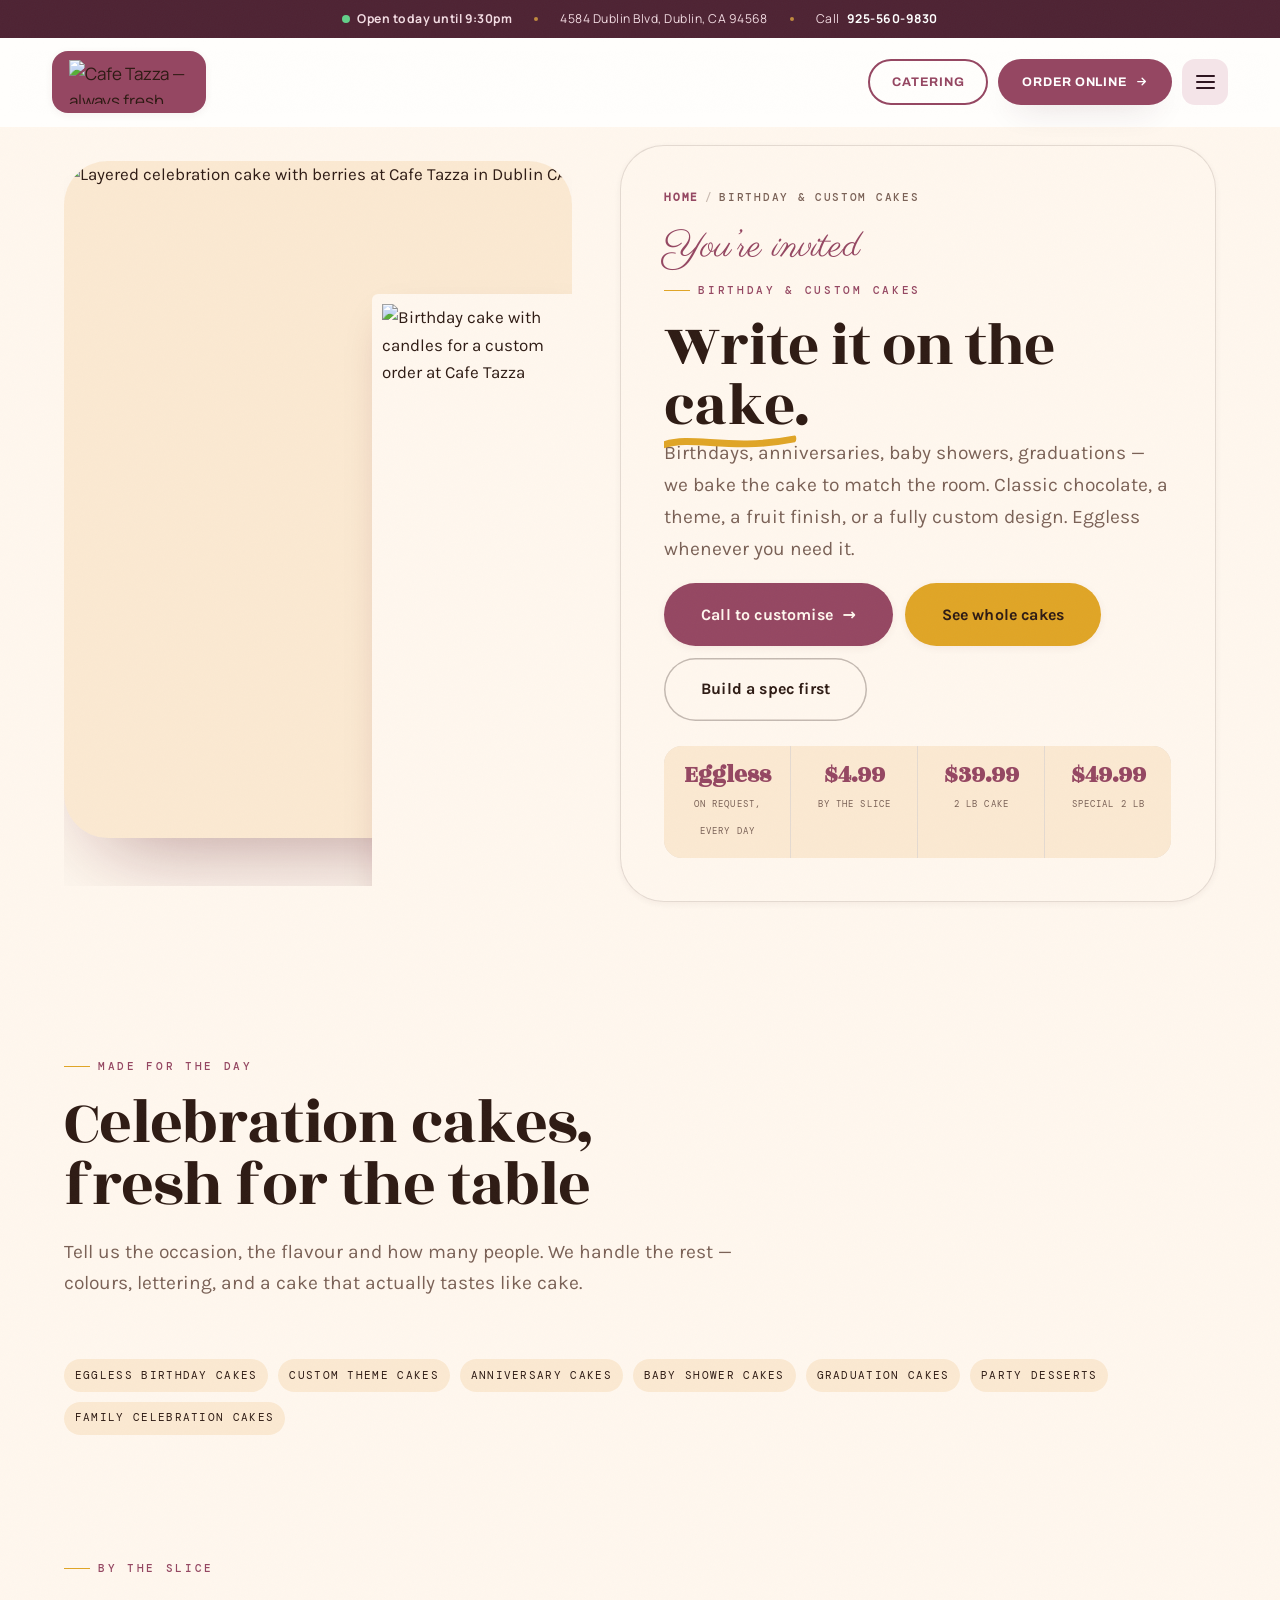
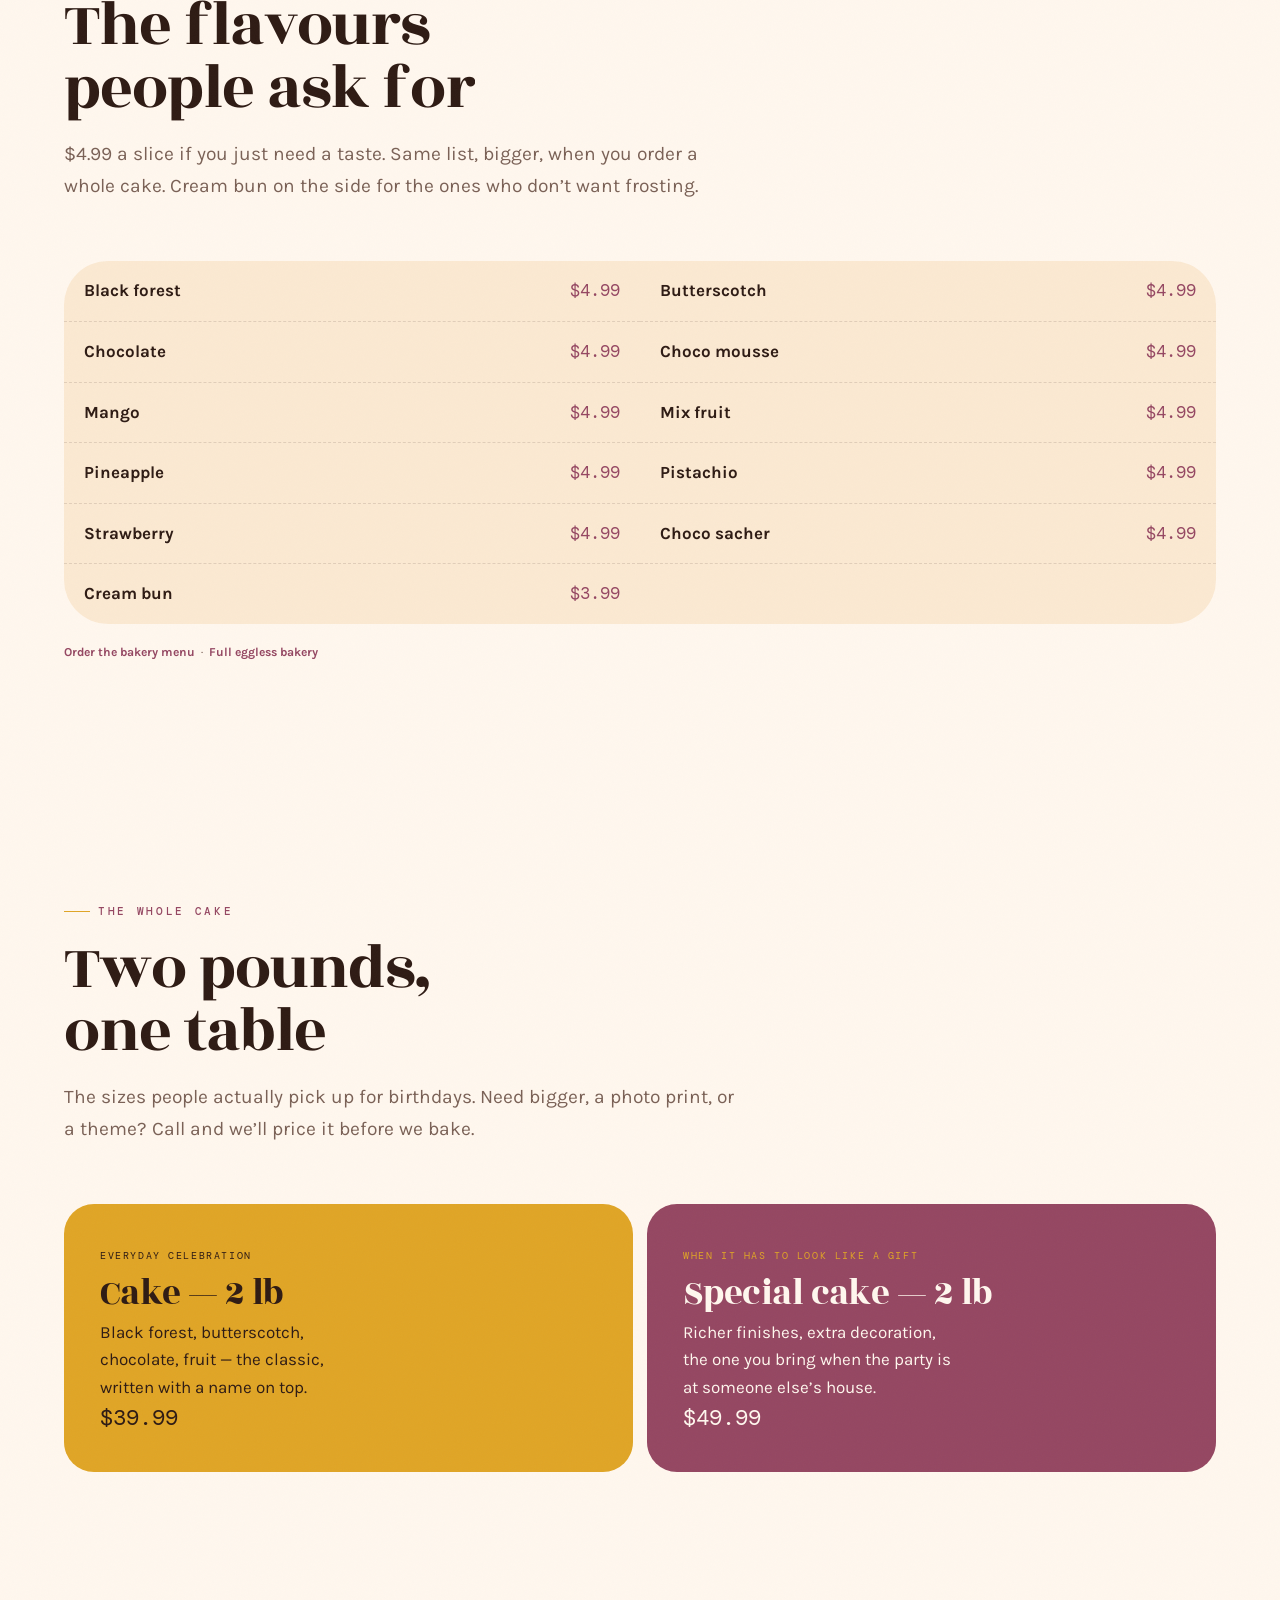
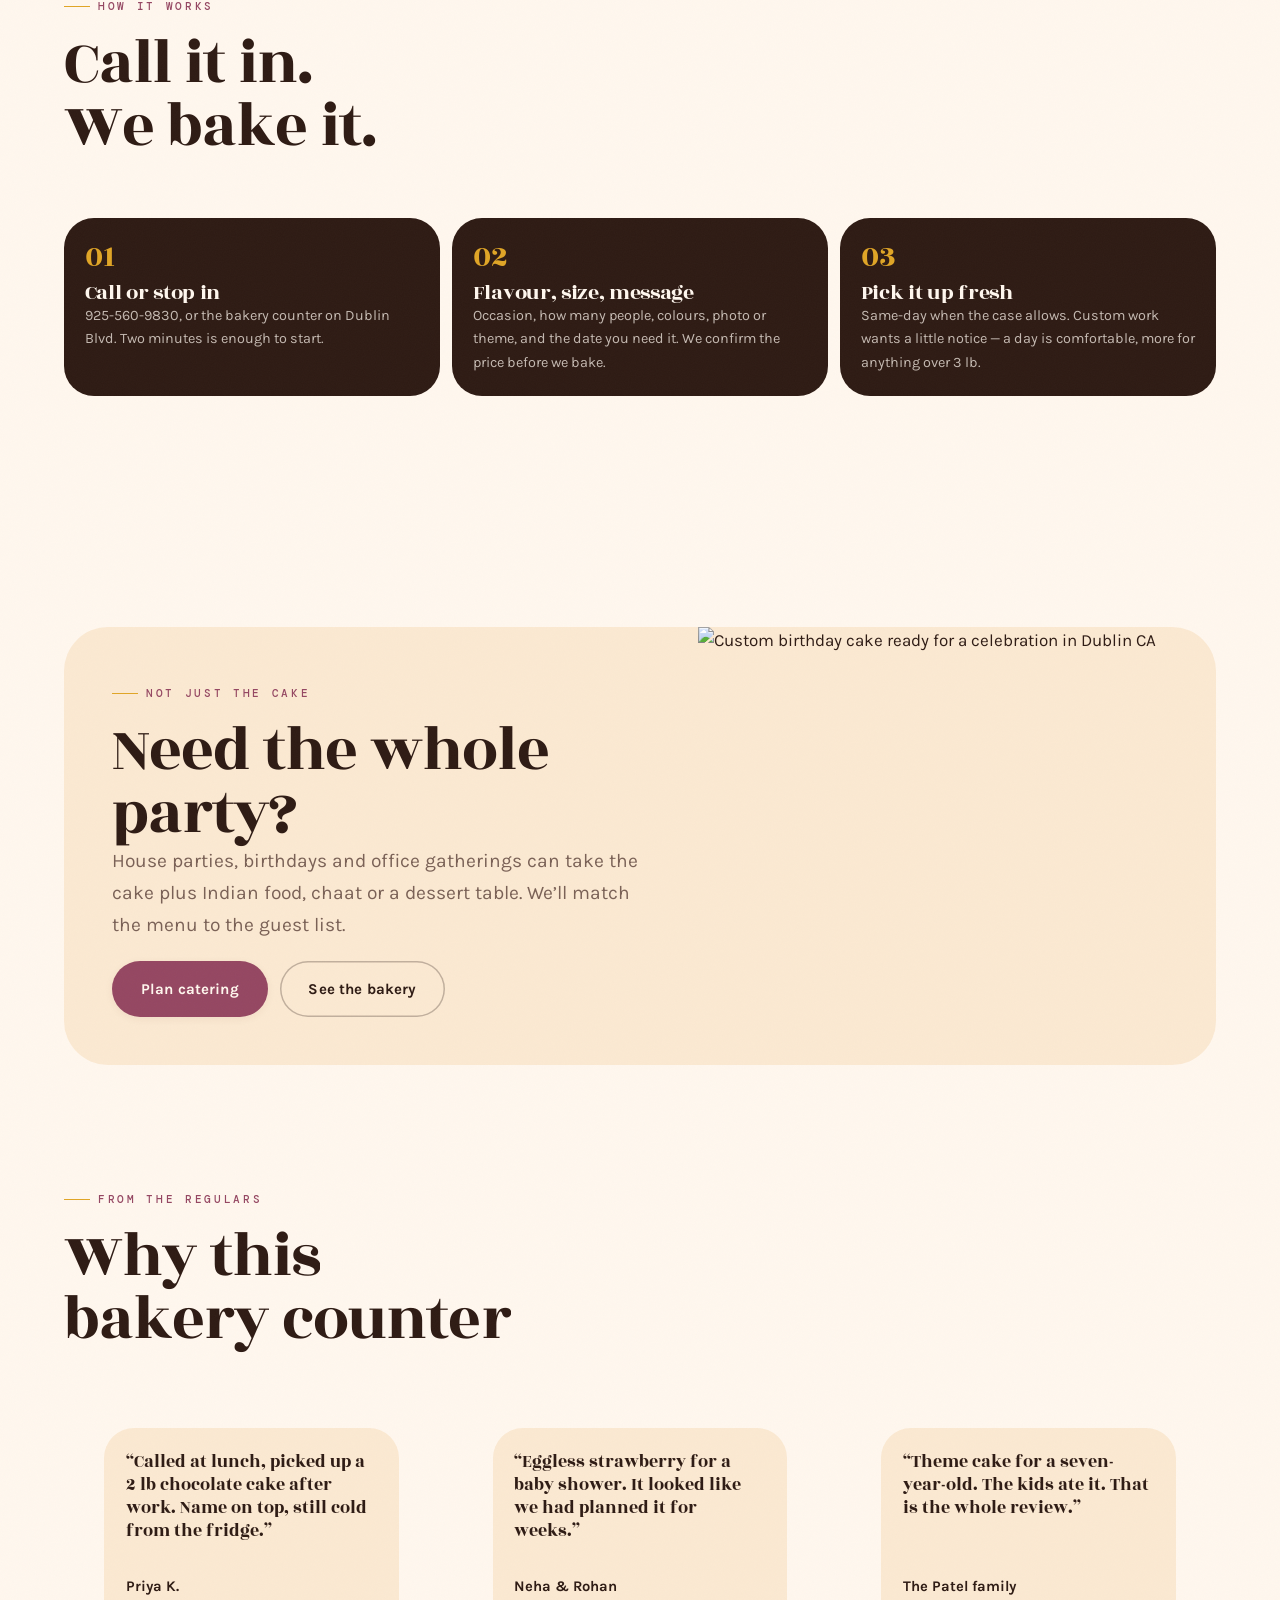
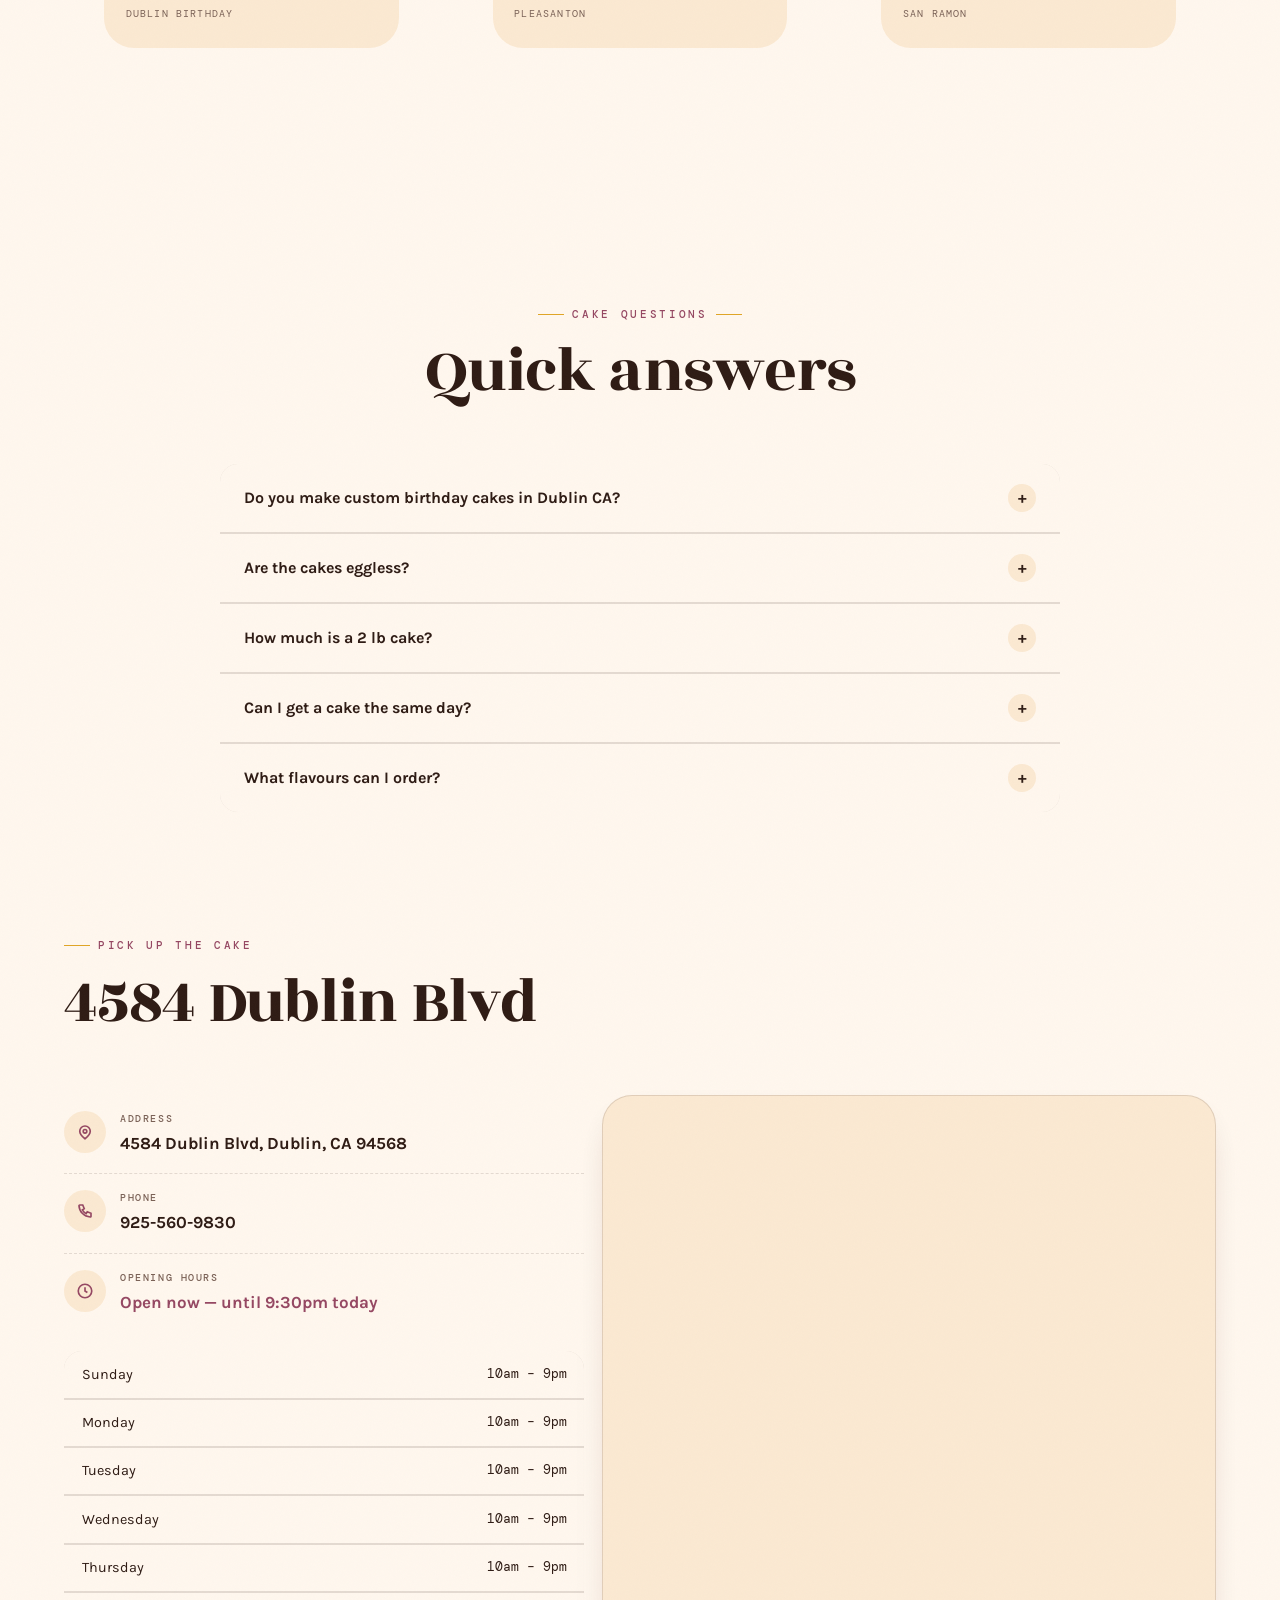
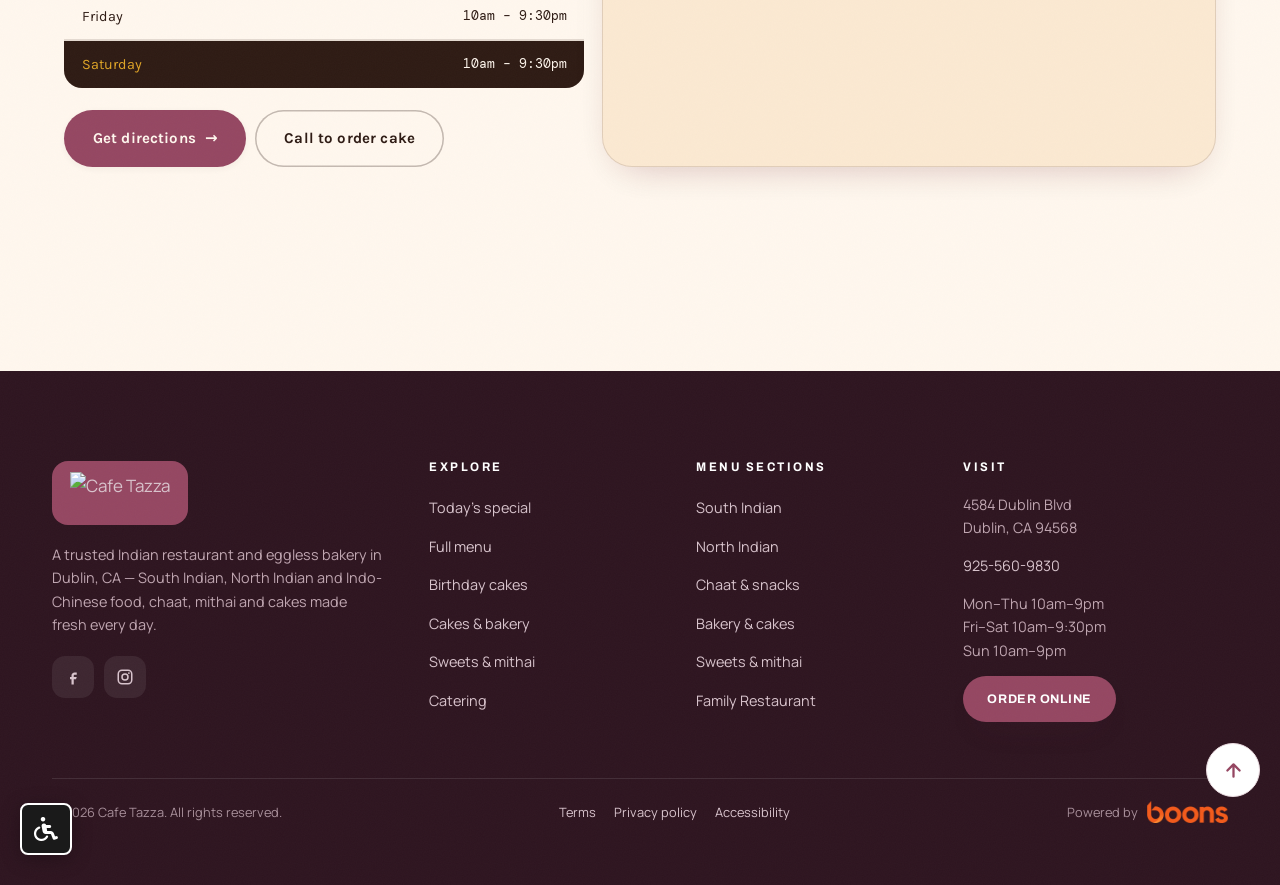
==== birthday-cakes-dublin.html @ 68af1f3b "Internal Pages" ====
<!DOCTYPE html>
<html lang="en">
<head>
<meta charset="utf-8">
<meta name="viewport" content="width=device-width, initial-scale=1, viewport-fit=cover">
<title>Birthday &amp; Custom Cakes in Dublin, CA | Cafe Tazza</title>
<meta name="description" content="Custom birthday cakes in Dublin, CA from Cafe Tazza. Eggless cakes, theme cakes, 2 lb celebration cakes from $39.99 and slices from $4.99. Call 925-560-9830 to customise.">
<meta name="theme-color" content="#FFF7EE">
<link rel="canonical" href="https://cafetazza.com/birthday-cakes-dublin/">
<link rel="icon" href="https://cafetazza.com/wp-content/uploads/2025/12/logo-cafe-tazza-new.png">
<link rel="apple-touch-icon" href="https://cafetazza.com/wp-content/uploads/2025/12/logo-cafe-tazza-new.png">

<meta property="og:type" content="website">
<meta property="og:site_name" content="Cafe Tazza">
<meta property="og:title" content="Birthday &amp; Custom Cakes in Dublin, CA | Cafe Tazza">
<meta property="og:description" content="Eggless birthday cakes, custom themes and celebration cakes baked fresh on Dublin Blvd.">
<meta property="og:url" content="https://cafetazza.com/birthday-cakes-dublin/">
<meta property="og:image" content="https://cafetazza.com/wp-content/uploads/2026/04/pexels-emanuel-pedro-1266938328-30512886-scaled.jpg">
<meta name="twitter:card" content="summary_large_image">

<link rel="preconnect" href="https://fonts.googleapis.com">
<link rel="preconnect" href="https://fonts.gstatic.com" crossorigin>
<link rel="preconnect" href="https://cafetazza.com">
<link href="https://fonts.googleapis.com/css2?family=Rozha+One&family=Karla:ital,wght@0,300..800;1,300..800&family=DM+Mono:wght@400;500&family=Archivo:wdth,wght@62..125,100..900&family=Manrope:wght@300..800&family=Parisienne&display=swap" rel="stylesheet">
<link rel="stylesheet" href="https://cdnjs.cloudflare.com/ajax/libs/font-awesome/6.5.1/css/all.min.css" crossorigin="anonymous">
<link rel="stylesheet" href="css/style.css">
<link rel="stylesheet" href="css/chrome.css">
<link rel="stylesheet" href="css/accessibility.css">

<script type="application/ld+json">
{
  "@context": "https://schema.org",
  "@graph": [
    {
      "@type": "Bakery",
      "name": "Cafe Tazza",
      "image": "https://cafetazza.com/wp-content/uploads/2026/04/pexels-emanuel-pedro-1266938328-30512886-scaled.jpg",
      "logo": "https://cafetazza.com/wp-content/uploads/2025/12/logo-cafe-tazza-new.png",
      "url": "https://cafetazza.com/birthday-cakes-dublin/",
      "telephone": "+1-925-560-9830",
      "priceRange": "$$",
      "servesCuisine": ["Eggless cakes", "Birthday cakes", "Custom cakes"],
      "address": {
        "@type": "PostalAddress",
        "streetAddress": "4584 Dublin Blvd",
        "addressLocality": "Dublin",
        "addressRegion": "CA",
        "postalCode": "94568",
        "addressCountry": "US"
      },
      "sameAs": [
        "https://www.facebook.com/caffetazza/",
        "https://www.instagram.com/cafetazzadublin/"
      ],
      "openingHoursSpecification": [
        { "@type": "OpeningHoursSpecification", "dayOfWeek": ["Monday","Tuesday","Wednesday","Thursday"], "opens": "10:00", "closes": "21:00" },
        { "@type": "OpeningHoursSpecification", "dayOfWeek": ["Friday","Saturday"], "opens": "10:00", "closes": "21:30" },
        { "@type": "OpeningHoursSpecification", "dayOfWeek": "Sunday", "opens": "10:00", "closes": "21:00" }
      ]
    },
    {
      "@type": "FAQPage",
      "mainEntity": [
        {
          "@type": "Question",
          "name": "Do you make custom birthday cakes in Dublin CA?",
          "acceptedAnswer": { "@type": "Answer", "text": "Yes. Cafe Tazza bakes custom birthday cakes, theme cakes, anniversary cakes, baby shower cakes and graduation cakes at 4584 Dublin Blvd. Call 925-560-9830 to customise." }
        },
        {
          "@type": "Question",
          "name": "Are the birthday cakes eggless?",
          "acceptedAnswer": { "@type": "Answer", "text": "Yes. Eggless cakes are available on request, and the bakery case is egg-free every day — including celebration cakes and cream buns." }
        },
        {
          "@type": "Question",
          "name": "How much is a 2 lb cake at Cafe Tazza?",
          "acceptedAnswer": { "@type": "Answer", "text": "A 2 lb cake is $39.99. A special 2 lb cake is $49.99. Slices are $4.99. Cream buns are $3.99." }
        },
        {
          "@type": "Question",
          "name": "Can I get a same-day birthday cake?",
          "acceptedAnswer": { "@type": "Answer", "text": "Often, yes — if a standard flavour is in the case. Custom themes and lettering need a little more time. Call 925-560-9830 to hold one." }
        },
        {
          "@type": "Question",
          "name": "What flavours can I order?",
          "acceptedAnswer": { "@type": "Answer", "text": "Black forest, butterscotch, chocolate, choco mousse, mango, mix fruit, pineapple, pistachio, strawberry and choco sacher." }
        }
      ]
    }
  ]
}
</script>
</head>
<body>

<a class="skip" href="#main">Skip to main content</a>

<div id="pre" aria-hidden="true">
  <div class="pre-glass">
    <div class="pre-steam"><i></i><i></i><i></i></div>
    <div class="pre-fill"></div>
  </div>
  <div class="pre-txt">Brewing&nbsp;&nbsp;your&nbsp;&nbsp;tazza</div>
</div>

<div id="cur"></div><div id="cur-d"></div>
<div id="prog"></div>

<div class="topbar">
  <div class="wrap">
    <span><span class="live-dot" id="openDot"></span><b id="openNow">Open today until 9:00pm</b></span>
    <span class="dot-sep" aria-hidden="true"></span>
    <span>4584 Dublin Blvd, Dublin, CA 94568</span>
    <span class="dot-sep" aria-hidden="true"></span>
    <span>Call <a href="tel:+19255609830">925-560-9830</a></span>
  </div>
</div>

<header class="header" id="header">
  <div class="wrap">
    <nav class="nav" aria-label="Main">
      <a class="brand" href="index" aria-label="Cafe Tazza — home">
        <span class="brand-plate">
          <img src="https://cafetazza.com/wp-content/uploads/2025/12/logo-cafe-tazza-new.png" alt="Cafe Tazza — always fresh" width="120" height="44">
        </span>
      </a>

      <ul class="menu">
        <li><a class="nv" href="index">Home</a></li>
        <li><a class="nv" href="index#dishes">Today's Special</a></li>
        <li><a class="nv" href="index#menuSec">Menu</a></li>
        <li class="has-sub" data-open="false">
          <button type="button" aria-expanded="false">Explore
            <svg viewBox="0 0 12 8" fill="none" aria-hidden="true"><path d="M1 1.5 6 6.5l5-5" stroke="currentColor" stroke-width="2" stroke-linecap="round"/></svg>
          </button>
          <ul class="sub">
            <li><a href="indian-bakery-eggless-cakes-dublin">Indian Bakery &amp; Eggless Cakes</a></li>
            <li><a href="indian-chaat-dublin">Indian Chaat &amp; Street Food</a></li>
            <li><a href="south-indian-restaurant-dublin">South Indian Restaurant In Dublin</a></li>
            <li><a href="indian-restaurant-dublin-ca">Indian Restaurant In Dublin CA</a></li>
            <li><a href="indian-sweets-dublin">Indian Sweets &amp; Mithai</a></li>
            <li><a href="birthday-cakes-dublin" aria-current="page">Birthday &amp; Custom Cakes</a></li>
            <li><a href="order-indian-food-dublin">Online Ordering &amp; Delivery</a></li>
            <li><a href="family-restaurant-dublin">Family &amp; Kids-Friendly Restaurant</a></li>
            <li><a href="indian-catering-dublin">Indian Catering In Dublin,CA</a></li>
          </ul>
        </li>
        <li><a class="nv" href="#quotes">Reviews</a></li>
        <li><a class="nv" href="#visit">Visit</a></li>
      </ul>

      <div class="nav-cta">
        <a class="tel-link" href="tel:+19255609830">
          <svg viewBox="0 0 24 24" width="17" fill="none" stroke="currentColor" stroke-width="2" aria-hidden="true"><path d="M22 16.9v3a2 2 0 0 1-2.2 2 19.8 19.8 0 0 1-8.6-3.1 19.5 19.5 0 0 1-6-6A19.8 19.8 0 0 1 2.1 4.2 2 2 0 0 1 4.1 2h3a2 2 0 0 1 2 1.7c.1 1 .4 1.9.7 2.8a2 2 0 0 1-.4 2.1L8.1 9.9a16 16 0 0 0 6 6l1.3-1.3a2 2 0 0 1 2.1-.5c.9.4 1.8.6 2.8.8a2 2 0 0 1 1.7 2z" stroke-linecap="round" stroke-linejoin="round"/></svg>
          925-560-9830
        </a>
        <a class="btn btn-ghost btn-sm btn-cater" href="https://order.boons.io/site/catering/cafe-tazza/115/y" target="_blank" rel="noopener">Catering</a>
        <a class="btn btn-primary btn-sm" href="https://order.boons.io/site/cafe-tazza/115/y" target="_blank" rel="noopener">
          Order online
          <svg viewBox="0 0 24 24" fill="none" stroke="currentColor" stroke-width="2.4" aria-hidden="true"><path d="M5 12h14M13 6l6 6-6 6" stroke-linecap="round" stroke-linejoin="round"/></svg>
        </a>
        <button class="burger" id="burger" type="button" aria-label="Open menu" aria-expanded="false" aria-controls="drawer"><span></span></button>
      </div>
    </nav>
  </div>
</header>

<div class="scrim" id="scrim"></div>
<aside class="drawer" id="drawer" aria-label="Mobile menu">
  <div class="drawer-head">
    <span class="brand-plate"><img src="https://cafetazza.com/wp-content/uploads/2025/12/logo-cafe-tazza-new.png" alt="Cafe Tazza"></span>
    <button class="x-btn" id="drawerClose" type="button" aria-label="Close menu">&times;</button>
  </div>
  <a href="index">Home</a>
  <a href="index#dishes">Today's Special</a>
  <a href="index#menuSec">Full Menu</a>
  <a href="index#explore">Explore Cafe Tazza</a>
  <div class="sub-list">
    <a href="indian-bakery-eggless-cakes-dublin">Indian Bakery &amp; Eggless Cakes</a>
    <a href="indian-chaat-dublin">Indian Chaat &amp; Street Food</a>
    <a href="south-indian-restaurant-dublin">South Indian Restaurant In Dublin</a>
    <a href="indian-restaurant-dublin-ca">Indian Restaurant In Dublin CA</a>
    <a href="indian-sweets-dublin">Indian Sweets &amp; Mithai</a>
    <a href="birthday-cakes-dublin" aria-current="page">Birthday &amp; Custom Cakes</a>
    <a href="order-indian-food-dublin">Online Ordering &amp; Delivery</a>
    <a href="family-restaurant-dublin">Family &amp; Kids-Friendly Restaurant</a>
    <a href="indian-catering-dublin">Indian Catering In Dublin,CA</a>
  </div>
  <a class="drawer-hot" href="https://order.boons.io/site/catering/cafe-tazza/115/y" target="_blank" rel="noopener">Catering</a>
  <a href="#quotes">Reviews</a>
  <a href="#faq">FAQ</a>
  <a href="#visit">Visit us</a>
  <div class="drawer-cta">
    <a class="btn btn-gold" href="tel:+19255609830">Call to customise</a>
    <a class="btn btn-primary" href="https://order.boons.io/site/cafe-tazza/115/y" target="_blank" rel="noopener">Order online</a>
    <a class="btn btn-ghost" href="#flavours">See cake flavours</a>
  </div>
</aside>

<main id="main">

<section class="bc-hero" id="hero">
  <div class="wrap bc-invite">
    <div class="bc-photos rv in">
      <figure class="bc-tall">
        <img src="https://cafetazza.com/wp-content/uploads/2026/04/pexels-emanuel-pedro-1266938328-30512886-scaled.jpg" alt="Layered celebration cake with berries at Cafe Tazza in Dublin CA" width="943" height="1024">
      </figure>
      <figure class="bc-polaroid rv in rv-d3">
        <img src="https://cafetazza.com/wp-content/uploads/2025/12/istockphoto-637765812-612x612-1.jpg" alt="Birthday cake with candles for a custom order at Cafe Tazza" width="612" height="612">
        <figcaption>make a wish</figcaption>
      </figure>
    </div>

    <div class="bc-card rv in rv-d2">
      <nav class="crumbs" aria-label="Breadcrumb">
        <a href="index">Home</a>
        <span class="sep" aria-hidden="true">/</span>
        <span>Birthday &amp; custom cakes</span>
      </nav>
      <p class="bc-script">You&rsquo;re invited</p>
      <p class="eyebrow">Birthday &amp; custom cakes</p>
      <h1 class="split" id="h1">
        <span class="w"><i>Write it</i></span> <span class="w"><i>on the</i></span>
        <span class="w"><i><em>cake<svg viewBox="0 0 300 20" preserveAspectRatio="none"><path d="M4 13 C 70 3, 150 20, 296 7"/></svg></em>.</i></span>
      </h1>
      <p class="lede">Birthdays, anniversaries, baby showers, graduations &mdash; we bake the cake to match the room. Classic chocolate, a theme, a fruit finish, or a fully custom design. Eggless whenever you need it.</p>
      <div class="hero-cta">
        <a class="btn btn-lg" href="tel:+19255609830">Call to customise <span class="ar">&rarr;</span></a>
        <a class="btn btn-gold btn-lg" href="#whole">See whole cakes</a>
        <a class="btn btn-ghost btn-lg" href="indian-bakery-eggless-cakes-dublin#studio">Build a spec first</a>
      </div>
      <div class="bc-metrics">
        <div><b>Eggless</b><span>On request, every day</span></div>
        <div><b>$4.99</b><span>By the slice</span></div>
        <div><b>$39.99</b><span>2 lb cake</span></div>
        <div><b>$49.99</b><span>Special 2 lb</span></div>
      </div>
    </div>
  </div>
</section>

<section class="sec" id="occasions">
  <div class="wrap">
    <div class="sec-head rv">
      <p class="eyebrow">Made for the day</p>
      <h2 class="split">Celebration cakes,<br>fresh for the table</h2>
      <p class="lede">Tell us the occasion, the flavour and how many people. We handle the rest &mdash; colours, lettering, and a cake that actually tastes like cake.</p>
    </div>
    <div class="bc-occ rv">
      <span class="bc-chip">Eggless birthday cakes</span>
      <span class="bc-chip">Custom theme cakes</span>
      <span class="bc-chip">Anniversary cakes</span>
      <span class="bc-chip">Baby shower cakes</span>
      <span class="bc-chip">Graduation cakes</span>
      <span class="bc-chip">Party desserts</span>
      <span class="bc-chip">Family celebration cakes</span>
    </div>
  </div>
</section>

<section class="sec sec-flush" id="flavours">
  <div class="wrap">
    <div class="sec-head rv">
      <p class="eyebrow">By the slice</p>
      <h2 class="split">The flavours<br>people ask for</h2>
      <p class="lede">$4.99 a slice if you just need a taste. Same list, bigger, when you order a whole cake. Cream bun on the side for the ones who don&rsquo;t want frosting.</p>
    </div>
    <div class="bc-slices rv">
      <div class="bc-slice"><span class="n">Black forest</span><span class="p">$4.99</span></div>
      <div class="bc-slice"><span class="n">Butterscotch</span><span class="p">$4.99</span></div>
      <div class="bc-slice"><span class="n">Chocolate</span><span class="p">$4.99</span></div>
      <div class="bc-slice"><span class="n">Choco mousse</span><span class="p">$4.99</span></div>
      <div class="bc-slice"><span class="n">Mango</span><span class="p">$4.99</span></div>
      <div class="bc-slice"><span class="n">Mix fruit</span><span class="p">$4.99</span></div>
      <div class="bc-slice"><span class="n">Pineapple</span><span class="p">$4.99</span></div>
      <div class="bc-slice"><span class="n">Pistachio</span><span class="p">$4.99</span></div>
      <div class="bc-slice"><span class="n">Strawberry</span><span class="p">$4.99</span></div>
      <div class="bc-slice"><span class="n">Choco sacher</span><span class="p">$4.99</span></div>
      <div class="bc-slice"><span class="n">Cream bun</span><span class="p">$3.99</span></div>
    </div>
    <p class="fine-note rv" style="margin-top:1.2rem"><a class="ul" href="https://order.boons.io/site/cafe-tazza/115/y" target="_blank" rel="noopener">Order the bakery menu</a> &nbsp;&middot;&nbsp; <a class="ul" href="indian-bakery-eggless-cakes-dublin">Full eggless bakery</a></p>
  </div>
</section>

<section class="sec" id="whole">
  <div class="wrap">
    <div class="sec-head rv">
      <p class="eyebrow">The whole cake</p>
      <h2 class="split">Two pounds,<br>one table</h2>
      <p class="lede">The sizes people actually pick up for birthdays. Need bigger, a photo print, or a theme? Call and we&rsquo;ll price it before we bake.</p>
    </div>
    <div class="bc-tickets">
      <article class="bc-ticket gold rv">
        <div>
          <em>Everyday celebration</em>
          <h3>Cake &mdash; 2 lb</h3>
          <p>Black forest, butterscotch, chocolate, fruit &mdash; the classic, written with a name on top.</p>
        </div>
        <div class="p">$39.99</div>
      </article>
      <article class="bc-ticket maroon rv rv-d1">
        <div>
          <em>When it has to look like a gift</em>
          <h3>Special cake &mdash; 2 lb</h3>
          <p>Richer finishes, extra decoration, the one you bring when the party is at someone else&rsquo;s house.</p>
        </div>
        <div class="p">$49.99</div>
      </article>
    </div>
  </div>
</section>

<section class="sec sec-flush" id="how">
  <div class="wrap">
    <div class="sec-head rv">
      <p class="eyebrow">How it works</p>
      <h2 class="split">Call it in.<br>We bake it.</h2>
    </div>
    <div class="bc-steps">
      <article class="bc-step rv">
        <div class="num">01</div>
        <h3>Call or stop in</h3>
        <p>925-560-9830, or the bakery counter on Dublin Blvd. Two minutes is enough to start.</p>
      </article>
      <article class="bc-step rv rv-d1">
        <div class="num">02</div>
        <h3>Flavour, size, message</h3>
        <p>Occasion, how many people, colours, photo or theme, and the date you need it. We confirm the price before we bake.</p>
      </article>
      <article class="bc-step rv rv-d2">
        <div class="num">03</div>
        <h3>Pick it up fresh</h3>
        <p>Same-day when the case allows. Custom work wants a little notice &mdash; a day is comfortable, more for anything over 3 lb.</p>
      </article>
    </div>
  </div>
</section>

<section class="sec">
  <div class="wrap">
    <div class="bc-party rv">
      <div class="bc-party-t">
        <p class="eyebrow">Not just the cake</p>
        <h2>Need the whole party?</h2>
        <p class="lede">House parties, birthdays and office gatherings can take the cake plus Indian food, chaat or a dessert table. We&rsquo;ll match the menu to the guest list.</p>
        <div class="hero-cta" style="margin-top:1.3rem">
          <a class="btn" href="https://order.boons.io/site/catering/cafe-tazza/115/y" target="_blank" rel="noopener">Plan catering</a>
          <a class="btn btn-ghost" href="indian-bakery-eggless-cakes-dublin">See the bakery</a>
        </div>
      </div>
      <img src="https://cafetazza.com/wp-content/uploads/2025/12/istockphoto-637765812-612x612-1.jpg" alt="Custom birthday cake ready for a celebration in Dublin CA" loading="lazy">
    </div>
  </div>
</section>

<section class="sec sec-flush" id="quotes">
  <div class="wrap">
    <div class="sec-head rv">
      <p class="eyebrow">From the regulars</p>
      <h2 class="split">Why this<br>bakery counter</h2>
    </div>
    <div class="si-quotes">
      <blockquote class="si-quote rv">
        <p>&ldquo;Called at lunch, picked up a 2 lb chocolate cake after work. Name on top, still cold from the fridge.&rdquo;</p>
        <div><b>Priya K.</b><span>Dublin birthday</span></div>
      </blockquote>
      <blockquote class="si-quote rv rv-d1">
        <p>&ldquo;Eggless strawberry for a baby shower. It looked like we had planned it for weeks.&rdquo;</p>
        <div><b>Neha &amp; Rohan</b><span>Pleasanton</span></div>
      </blockquote>
      <blockquote class="si-quote rv rv-d2">
        <p>&ldquo;Theme cake for a seven-year-old. The kids ate it. That is the whole review.&rdquo;</p>
        <div><b>The Patel family</b><span>San Ramon</span></div>
      </blockquote>
    </div>
  </div>
</section>

<section class="sec" id="faq">
  <div class="wrap">
    <div class="sec-head center rv">
      <p class="eyebrow center">Cake questions</p>
      <h2>Quick answers</h2>
    </div>
    <div class="faq rv">
      <div class="qa"><button>Do you make custom birthday cakes in Dublin CA?<span class="pm">+</span></button><div class="a"><p>Yes. Birthday cakes, theme cakes, anniversary cakes, baby showers, graduations and family celebrations. Call 925-560-9830 with the date and a rough idea.</p></div></div>
      <div class="qa"><button>Are the cakes eggless?<span class="pm">+</span></button><div class="a"><p>Eggless is available on every celebration cake, and the bakery case itself is egg-free every day. Tell us when you order.</p></div></div>
      <div class="qa"><button>How much is a 2 lb cake?<span class="pm">+</span></button><div class="a"><p>A 2 lb cake is $39.99. A special 2 lb cake is $49.99. Slices are $4.99. Cream buns are $3.99.</p></div></div>
      <div class="qa"><button>Can I get a cake the same day?<span class="pm">+</span></button><div class="a"><p>Often, if a standard flavour is in the case. Custom themes and photo cakes need more time. Call first so we can hold one.</p></div></div>
      <div class="qa"><button>What flavours can I order?<span class="pm">+</span></button><div class="a"><p>Black forest, butterscotch, chocolate, choco mousse, mango, mix fruit, pineapple, pistachio, strawberry and choco sacher. Ask if you want rasmalai, Oreo or something off-list.</p></div></div>
    </div>
  </div>
</section>

<section class="sec sec-flush" id="visit">
  <div class="wrap">
    <div class="sec-head rv">
      <p class="eyebrow">Pick up the cake</p>
      <h2 class="split">4584 Dublin Blvd</h2>
    </div>
    <div class="visit">
      <div class="rv">
        <div class="info-row">
          <span class="ic"><svg width="18" height="18" viewBox="0 0 24 24" fill="none" stroke="currentColor" stroke-width="2.2"><path d="M12 21s-7-5.3-7-10a7 7 0 1 1 14 0c0 4.7-7 10-7 10z"/><circle cx="12" cy="11" r="2.4"/></svg></span>
          <div><b>Address</b><a href="https://maps.google.com/?q=4584+Dublin+Blvd,+Dublin,+CA+94568" target="_blank" rel="noopener">4584 Dublin Blvd, Dublin, CA 94568</a></div>
        </div>
        <div class="info-row">
          <span class="ic"><svg width="18" height="18" viewBox="0 0 24 24" fill="none" stroke="currentColor" stroke-width="2.2"><path d="M5 4h4l2 5-2.5 1.5a12 12 0 0 0 5 5L15 13l5 2v4a1 1 0 0 1-1.1 1A16 16 0 0 1 4 5.1 1 1 0 0 1 5 4z"/></svg></span>
          <div><b>Phone</b><a href="tel:+19255609830">925-560-9830</a></div>
        </div>
        <div class="info-row info-row--last">
          <span class="ic"><svg width="18" height="18" viewBox="0 0 24 24" fill="none" stroke="currentColor" stroke-width="2.2"><circle cx="12" cy="12" r="9"/><path d="M12 7v5l3.2 2"/></svg></span>
          <div class="info-grow"><b>Opening hours</b><p id="hoursNow">&mdash;</p></div>
        </div>
        <div class="hours" id="hours"></div>
        <div class="visit-actions">
          <a class="btn" href="https://maps.google.com/?q=4584+Dublin+Blvd,+Dublin,+CA+94568" target="_blank" rel="noopener">Get directions <span class="ar">&rarr;</span></a>
          <a class="btn btn-ghost" href="tel:+19255609830">Call to order cake</a>
        </div>
      </div>
      <div class="map rv rv-d2">
        <iframe title="Map to Cafe Tazza, 4584 Dublin Blvd, Dublin CA" loading="lazy" referrerpolicy="no-referrer-when-downgrade"
          src="https://maps.google.com/maps?q=4584%20Dublin%20Blvd%2C%20Dublin%2C%20CA%2094568&t=&z=15&ie=UTF8&iwloc=&output=embed"></iframe>
      </div>
    </div>
  </div>
</section>
</main>

<footer class="footer">
  <div class="wrap">
    <div class="f-grid">
      <div>
        <span class="f-logo"><img src="https://cafetazza.com/wp-content/uploads/2025/12/logo-cafe-tazza-new.png" alt="Cafe Tazza" loading="lazy"></span>
        <p>A trusted Indian restaurant and eggless bakery in Dublin, CA &mdash; South Indian, North Indian and Indo-Chinese food, chaat, mithai and cakes made fresh every day.</p>
        <div class="socials">
          <a href="https://www.facebook.com/caffetazza/" target="_blank" rel="noopener" aria-label="Cafe Tazza on Facebook">
            <svg viewBox="0 0 24 24" fill="currentColor" aria-hidden="true"><path d="M14 9h3V6h-3c-2.2 0-4 1.8-4 4v2H8v3h2v7h3v-7h3l1-3h-4v-2c0-.6.4-1 1-1z"/></svg>
          </a>
          <a href="https://www.instagram.com/cafetazzadublin/" target="_blank" rel="noopener" aria-label="Cafe Tazza on Instagram">
            <svg viewBox="0 0 24 24" fill="none" stroke="currentColor" stroke-width="2" aria-hidden="true"><rect x="3" y="3" width="18" height="18" rx="5"/><circle cx="12" cy="12" r="4"/><circle cx="17.2" cy="6.8" r="1.2" fill="currentColor" stroke="none"/></svg>
          </a>
        </div>
      </div>

      <div>
        <h4>Explore</h4>
        <ul class="f-links">
          <li><a href="index#dishes">Today's special</a></li>
          <li><a href="index#menuSec">Full menu</a></li>
          <li><a href="birthday-cakes-dublin">Birthday cakes</a></li>
          <li><a href="indian-bakery-eggless-cakes-dublin">Cakes &amp; bakery</a></li>
          <li><a href="indian-sweets-dublin">Sweets &amp; mithai</a></li>
          <li><a href="indian-catering-dublin">Catering</a></li>
        </ul>
      </div>

      <div>
        <h4>Menu sections</h4>
        <ul class="f-links">
          <li><a href="south-indian-restaurant-dublin">South Indian</a></li>
          <li><a href="indian-restaurant-dublin-ca#north">North Indian</a></li>
          <li><a href="indian-chaat-dublin">Chaat &amp; snacks</a></li>
          <li><a href="indian-bakery-eggless-cakes-dublin">Bakery &amp; cakes</a></li>
          <li><a href="indian-sweets-dublin">Sweets &amp; mithai</a></li>
          <li><a href="family-restaurant-dublin">Family Restaurant</a></li>
        </ul>
      </div>

      <div>
        <h4>Visit</h4>
        <p>4584 Dublin Blvd<br>Dublin, CA 94568</p>
        <p><a href="tel:+19255609830">925-560-9830</a></p>
        <p>Mon&ndash;Thu 10am&ndash;9pm<br>Fri&ndash;Sat 10am&ndash;9:30pm<br>Sun 10am&ndash;9pm</p>
        <a class="btn btn-primary btn-sm" href="https://order.boons.io/site/cafe-tazza/115/y" target="_blank" rel="noopener">Order online</a>
      </div>
    </div>

    <div class="f-bot">
      <span>&copy; <span id="yr">2026</span> Cafe Tazza. All rights reserved.</span>
      <span class="f-legal">
        <a href="https://www.boons.io/terms-of-service" target="_blank" rel="noopener">Terms</a>
        <a href="https://www.boons.io/privacy-policy" target="_blank" rel="noopener">Privacy policy</a>
        <a href="https://www.boons.io/accessibility-statement" target="_blank" rel="noopener">Accessibility</a>
      </span>
      <span class="powered-by">Powered by <a href="https://www.boons.io/" target="_blank" rel="noopener" aria-label="boons"><img src="assets/boons-logo.png" alt="boons"></a></span>
    </div>
  </div>
</footer>

<div id="toast"></div>

<nav id="dock" aria-label="Quick actions">
  <a href="index#menuSec"><svg width="17" height="17" viewBox="0 0 24 24" fill="none" stroke="currentColor" stroke-width="2"><path d="M4 6h16M4 12h16M4 18h10"/></svg>Menu</a>
  <a class="dock-cat" href="https://order.boons.io/site/catering/cafe-tazza/115/y" target="_blank" rel="noopener"><svg width="17" height="17" viewBox="0 0 24 24" fill="none" stroke="currentColor" stroke-width="2"><path d="M3 18h18M5 18a7 7 0 0 1 14 0M12 6V4"/><circle cx="12" cy="7" r="1.6"/></svg>Catering</a>
  <a href="tel:+19255609830"><svg width="17" height="17" viewBox="0 0 24 24" fill="none" stroke="currentColor" stroke-width="2"><path d="M5 4h4l2 5-2.5 1.5a12 12 0 0 0 5 5L15 13l5 2v4a1 1 0 0 1-1.1 1A16 16 0 0 1 4 5.1 1 1 0 0 1 5 4z"/></svg>Call</a>
  <a class="pri" href="https://order.boons.io/site/cafe-tazza/115/y" target="_blank" rel="noopener"><svg width="17" height="17" viewBox="0 0 24 24" fill="none" stroke="currentColor" stroke-width="2"><path d="M6 2 3 6v14a2 2 0 0 0 2 2h14a2 2 0 0 0 2-2V6l-3-4z"/><path d="M3 6h18"/><path d="M16 10a4 4 0 0 1-8 0"/></svg>Order</a>
</nav>

<div class="fab-col">
  <button class="fab to-top" id="toTop" type="button" aria-label="Back to top">
    <svg viewBox="0 0 24 24" fill="none" stroke="currentColor" stroke-width="2.6" aria-hidden="true"><path d="M12 19V5M5 12l7-7 7 7" stroke-linecap="round" stroke-linejoin="round"/></svg>
  </button>
</div>

<script src="js/accessibility.js" defer></script>
<script src="js/main.js" defer></script>
</body>
</html>
---- css/style.css ----
/* ============================================================
   CAFE TAZZA — DESIGN TOKENS
   Swap these six values to re-skin the entire site.
   ============================================================ */
:root{
  --milk:#FFF7EE;        /* page base — warm milk */
  --cream:#FBE9D2;       /* raised surfaces */
  --kesar:#F6D9AE;       /* saffron tint */
  --maroon:#954762;      /* primary brand */
  --maroon-deep:#59131E;
  --gold:#E0A526;        /* accent — jalebi gold */
  --gold-deep:#B87F0E;
  --ink:#2E1B14;         /* text — dark cardamom */
  --ink-soft:#7A6156;
  --mint:#2F6B4F;        /* veg / open / positive */
  --chilli:#D6452B;      /* spice / non-veg */

  --line:rgba(46,27,20,.13);
  --line-strong:rgba(46,27,20,.28);
  --shadow-s:0 2px 8px rgba(89,19,30,.06);
  --shadow-m:0 14px 40px -18px rgba(89,19,30,.28);
  --shadow-l:0 40px 90px -40px rgba(89,19,30,.45);

  --display:"Rozha One", Georgia, serif;
  --body:"Karla", system-ui, -apple-system, sans-serif;
  --mono:"DM Mono", ui-monospace, Menlo, monospace;

  --r-s:10px; --r-m:18px; --r-l:30px; --r-xl:44px;
  --pad:clamp(20px,5vw,72px);
  --maxw:1280px;
  --nav-h:76px;
  --ease:cubic-bezier(.22,1,.36,1);
  --ease-io:cubic-bezier(.65,0,.35,1);
}

*,*::before,*::after{box-sizing:border-box}
html{
  scroll-behavior:smooth;-webkit-text-size-adjust:100%;
  max-width:100%;
  overflow-x:hidden;
}
body{
  margin:0;background:var(--milk);color:var(--ink);
  font-family:var(--body);font-size:17px;line-height:1.62;
  font-weight:400;max-width:100%;width:100%;
  overflow-x:hidden;
  overflow-wrap:anywhere;
  -webkit-font-smoothing:antialiased;
}
body.locked{overflow:hidden}
img,video,iframe{max-width:100%;display:block}
a{color:inherit;text-decoration:none}
button{font:inherit;color:inherit;border:0;background:none;cursor:pointer}
input,select,textarea{font:inherit;color:inherit}
:focus-visible{outline:3px solid var(--gold);outline-offset:3px;border-radius:4px}

/* ---------- Paper grain, applied once over the whole page ---------- */
body::before{
  content:"";position:fixed;inset:0;z-index:2;pointer-events:none;opacity:.45;
  background-image:url("data:image/svg+xml,%3Csvg xmlns='http://www.w3.org/2000/svg' width='200' height='200'%3E%3Cfilter id='n'%3E%3CfeTurbulence type='fractalNoise' baseFrequency='.85' numOctaves='3'/%3E%3C/filter%3E%3Crect width='200' height='200' filter='url(%23n)' opacity='.055'/%3E%3C/svg%3E");
}

/* ---------- Type scale ---------- */
h1,h2,h3,h4{margin:0;font-family:var(--display);font-weight:400;line-height:.98;letter-spacing:-.015em}
h1{font-size:clamp(2.7rem,6.4vw,5.5rem)}
h2{font-size:clamp(2.2rem,5vw,4.2rem)}
h3{font-size:clamp(1.3rem,2.2vw,1.85rem);line-height:1.08}
p{margin:0 0 1em}
.lede{font-size:clamp(1.05rem,1.5vw,1.28rem);color:var(--ink-soft);line-height:1.65;max-width:62ch}

.eyebrow{
  font-family:var(--mono);font-size:.7rem;letter-spacing:.24em;text-transform:uppercase;
  color:var(--maroon);display:inline-flex;align-items:center;gap:.7em;margin:0 0 1.1rem;font-weight:500;
}
.eyebrow::before{content:"";width:26px;height:1px;background:var(--gold);flex:none}
.eyebrow.center{justify-content:center}
.eyebrow.center::after{content:"";width:26px;height:1px;background:var(--gold);flex:none}

.wrap{max-width:var(--maxw);margin-inline:auto;padding-inline:var(--pad);min-width:0;width:100%}
#main,footer,.topbar,.marq,.page-hero,.si-hero,.ir-banner,.od-stage,.ct-hero,.fm-hero,.bc-photos,.bake-media{overflow-x:clip;max-width:100%}
/* grid children default to min-width:auto, which lets wide content push the page */
.studio>*,.visit>*,.story>*,.band>*,.ways>*,.hero-grid>*,.spot>*,.f-grid>*,.cake-wrap>*,.bake-grid>*,.page-hero .hero-grid>*,.si-hero>*,.fm-hero>*,.ct-hero>*,.od-paths>*,.bc-invite>*{min-width:0}
section{position:relative}
.sec{padding-block:clamp(64px,9vw,132px)}
.sec-head{max-width:760px;margin-bottom:clamp(34px,5vw,60px)}
.sec-head.center{margin-inline:auto;text-align:center}

/* ---------- Reveal-on-scroll ---------- */
.rv{opacity:0;transform:translateY(30px);transition:opacity .85s var(--ease),transform .85s var(--ease)}
.rv.in{opacity:1;transform:none}
.rv-d1{transition-delay:.08s}.rv-d2{transition-delay:.16s}.rv-d3{transition-delay:.24s}
.rv-d4{transition-delay:.32s}.rv-d5{transition-delay:.4s}.rv-d6{transition-delay:.48s}

/* Word-by-word headline lift */
.split .w{display:inline-block;overflow:hidden;vertical-align:bottom;padding-bottom:.24em;margin-bottom:-.24em}
.split .w i{display:inline-block;font-style:inherit;transform:translateY(105%);transition:transform .9s var(--ease)}
.split.in .w i{transform:none}

/* ============================================================
   BUTTONS
   ============================================================ */
.btn{
  --bg:var(--maroon);--fg:#FFF7EE;
  position:relative;display:inline-flex;align-items:center;justify-content:center;gap:.6em;
  padding:1rem 1.8rem;border-radius:999px;background:var(--bg);color:var(--fg);
  font-weight:700;font-size:.94rem;letter-spacing:.01em;overflow:hidden;isolation:isolate;
  transition:transform .35s var(--ease),box-shadow .35s var(--ease);
  box-shadow:var(--shadow-s);white-space:nowrap;
}
.btn::before{
  content:"";position:absolute;inset:0;z-index:-1;background:var(--ink);
  transform:translateY(101%);transition:transform .45s var(--ease);border-radius:inherit;
}
.btn:hover{transform:translateY(-3px);box-shadow:var(--shadow-m);color:#fff}
.btn:hover::before{transform:none}
.btn-gold{--bg:var(--gold);--fg:var(--ink)}
.btn-ghost{--bg:transparent;--fg:var(--ink);box-shadow:inset 0 0 0 1.5px var(--line-strong)}
.btn-ghost:hover{--fg:var(--milk)}
.btn-sm{padding:.62rem 1.15rem;font-size:.82rem}
.btn-lg{padding:1.15rem 2.3rem;font-size:1rem}
.btn .ar{transition:transform .4s var(--ease)}
.btn:hover .ar{transform:translateX(4px)}

/* Underline link */
.ul{position:relative;font-weight:700;display:inline-flex;align-items:center;gap:.45em;color:var(--maroon)}
.ul::after{content:"";position:absolute;left:0;bottom:-3px;height:1.5px;width:100%;background:currentColor;transform:scaleX(0);transform-origin:right;transition:transform .45s var(--ease)}
.ul:hover::after{transform:scaleX(1);transform-origin:left}

/* Badges */
.tag{
  font-family:var(--mono);font-size:.62rem;letter-spacing:.14em;text-transform:uppercase;
  padding:.34em .68em;border-radius:999px;background:var(--cream);color:var(--maroon);
  display:inline-flex;align-items:center;gap:.4em;white-space:nowrap;font-weight:500;
}
.tag-veg{background:rgba(47,107,79,.11);color:var(--mint)}
.tag-non{background:rgba(214,69,43,.11);color:var(--chilli)}
.tag-gold{background:rgba(224,165,38,.18);color:var(--gold-deep)}
.dot{width:7px;height:7px;border-radius:2px;background:currentColor;flex:none}

/* ============================================================
   PRELOADER — a chai glass filling
   ============================================================ */
#pre{
  position:fixed;inset:0;z-index:10000;background:var(--milk);
  display:grid;place-items:center;gap:26px;grid-auto-flow:row;
  transition:opacity .7s var(--ease),visibility .7s;
}
#pre.done{opacity:0;visibility:hidden}
.pre-glass{
  width:78px;height:96px;position:relative;
  border:2.5px solid var(--ink);border-top:0;
  border-radius:6px 6px 30px 30px;overflow:hidden;background:rgba(255,255,255,.5);
}
.pre-fill{position:absolute;left:0;right:0;bottom:0;height:0;background:linear-gradient(180deg,#C98A4B,#8E4E22);animation:fill 1.9s var(--ease-io) forwards}
.pre-fill::after{content:"";position:absolute;left:-10%;right:-10%;top:-8px;height:16px;border-radius:50%;background:#D9A268}
@keyframes fill{to{height:76%}}
.pre-glass::after{content:"";position:absolute;left:-14px;right:-14px;top:-2px;height:9px;border-radius:4px;background:var(--ink)}
.pre-steam{position:absolute;top:-46px;left:50%;transform:translateX(-50%);display:flex;gap:11px}
.pre-steam i{display:block;width:3px;height:30px;border-radius:2px;background:linear-gradient(180deg,transparent,rgba(46,27,20,.34));animation:steam 2.1s ease-in-out infinite}
.pre-steam i:nth-child(2){animation-delay:.35s;height:40px}
.pre-steam i:nth-child(3){animation-delay:.7s}
@keyframes steam{0%{opacity:0;transform:translateY(10px) scaleY(.6)}45%{opacity:1}100%{opacity:0;transform:translateY(-16px) scaleY(1.15)}}
.pre-txt{font-family:var(--mono);font-size:.72rem;letter-spacing:.32em;text-transform:uppercase;color:var(--ink-soft)}

/* ============================================================
   CURSOR + SCROLL PROGRESS
   ============================================================ */
#cur,#cur-d{position:fixed;top:0;left:0;z-index:9999;pointer-events:none;border-radius:50%;mix-blend-mode:multiply;opacity:0;transition:opacity .3s}
body.mouse #cur,body.mouse #cur-d{opacity:1}
#cur{width:7px;height:7px;background:var(--maroon);transform:translate(-50%,-50%)}
#cur-d{width:38px;height:38px;border:1.5px solid var(--maroon);transform:translate(-50%,-50%);transition:width .3s var(--ease),height .3s var(--ease),background .3s,opacity .3s}
#cur-d.big{width:70px;height:70px;background:rgba(224,165,38,.22);border-color:transparent}
@media (hover:none),(pointer:coarse){#cur,#cur-d{display:none}}

#prog{position:fixed;top:0;left:0;height:3px;width:0;z-index:997;background:linear-gradient(90deg,var(--gold),var(--maroon));transition:width .12s linear}

/* Header, top bar, drawer, and footer live in css/chrome.css */

/* ============================================================
   HERO + THALI
   ============================================================ */
#hero{padding-top:18px;padding-bottom:30px;overflow:hidden;position:relative}
.hero-bg{position:absolute;inset:0;pointer-events:none;overflow:hidden}
.hero-bg::after{content:"";position:absolute;inset:0;background:radial-gradient(90% 70% at 78% 34%,rgba(246,217,174,.7),transparent 62%),radial-gradient(60% 55% at 8% 88%,rgba(251,233,210,.85),transparent 65%)}
.hero-grid{
  display:grid;gap:clamp(26px,4vw,44px);align-items:center;
  grid-template-columns:1fr;position:relative;
}
@media(min-width:1000px){.hero-grid{grid-template-columns:1.02fr .98fr}}

.hero-kick{display:flex;flex-wrap:wrap;align-items:center;gap:10px;margin-bottom:22px}
.rating{display:inline-flex;align-items:center;gap:.45em;font-family:var(--mono);font-size:.7rem;letter-spacing:.1em;color:var(--ink-soft)}
.rating b{color:var(--ink)}
.stars{color:var(--gold);letter-spacing:.08em;font-size:.85rem}

h1 .flip{
  display:inline-grid;vertical-align:baseline;color:var(--maroon);
}
h1 .flip>span{grid-area:1/1;opacity:0;transform:translateY(60%) rotate(4deg);transition:opacity .6s var(--ease),transform .6s var(--ease)}
h1 .flip>span.on{opacity:1;transform:none}
h1 em{font-style:normal;position:relative}
h1 em svg{position:absolute;left:-2%;bottom:-.02em;width:104%;height:.32em;overflow:visible}
h1 em svg path{fill:none;stroke:var(--gold);stroke-width:7;stroke-linecap:round;stroke-dasharray:520;stroke-dashoffset:520;animation:draw 1.5s var(--ease) 1.1s forwards}
@keyframes draw{to{stroke-dashoffset:0}}

.hero-p{margin:1.5rem 0 2rem}
.hero-cta{display:flex;flex-wrap:wrap;gap:12px;align-items:center}
.hero-meta{display:flex;flex-wrap:wrap;gap:10px 26px;margin-top:2.2rem;padding-top:1.5rem;border-top:1px solid var(--line);font-family:var(--mono);font-size:.72rem;letter-spacing:.08em;color:var(--ink-soft);text-transform:uppercase}
.hero-meta span{display:inline-flex;align-items:center;gap:.5em}

/* The Thali */
.thali-stage{position:relative;display:grid;place-items:center;aspect-ratio:1;width:min(100%,540px);max-width:100%;margin-inline:auto;touch-action:pan-y;overflow:hidden}
.thali-ring{
  position:absolute;inset:2%;border-radius:50%;
  background:
    radial-gradient(circle at 32% 26%,#FFF3DC,#F0CE97 42%,#D6A860 66%,#B98942 84%,#8E6329);
  box-shadow:var(--shadow-l),inset 0 0 0 2px rgba(255,255,255,.5),inset 0 -18px 44px rgba(112,72,22,.35);
}
.thali-ring::after{content:"";position:absolute;inset:7.5%;border-radius:50%;background:radial-gradient(circle at 38% 32%,#FFFBF1,#F7E3BE 55%,#E7C68C);box-shadow:inset 0 0 0 1.5px rgba(255,255,255,.75),inset 0 8px 26px rgba(140,96,32,.18)}
.thali-etch{position:absolute;inset:10%;border-radius:50%;opacity:.4;pointer-events:none}
.thali-etch circle{fill:none;stroke:#A5762C;stroke-width:.3}
.platter{position:absolute;inset:0;transition:transform 1.05s var(--ease);will-change:transform}
.platter.drag{transition:none}
.katori{
  position:absolute;top:50%;left:50%;width:23%;aspect-ratio:1;margin:-11.5% 0 0 -11.5%;
  border-radius:50%;overflow:hidden;cursor:pointer;
  box-shadow:0 10px 22px -8px rgba(89,19,30,.5),inset 0 0 0 3px rgba(255,255,255,.9),0 0 0 4px rgba(184,127,14,.32);
  transition:transform .6s var(--ease),box-shadow .5s var(--ease),filter .5s;
  filter:saturate(.85) brightness(.97);
}
.katori img{width:100%;height:100%;object-fit:cover;transition:transform .8s var(--ease)}
.katori::after{content:"";position:absolute;inset:0;background:radial-gradient(circle at 34% 24%,rgba(255,255,255,.45),transparent 52%)}
.katori.act{filter:none;box-shadow:0 20px 40px -12px rgba(89,19,30,.55),inset 0 0 0 3px #fff,0 0 0 6px var(--gold)}
.katori.act img{transform:scale(1.09)}
.katori:hover{filter:none}
.hub{
  position:absolute;top:50%;left:50%;transform:translate(-50%,-50%);
  width:37%;aspect-ratio:1;border-radius:50%;display:grid;place-items:center;text-align:center;
  padding:6%;background:linear-gradient(160deg,#FFFCF4,#F5E2BE);
  box-shadow:0 16px 34px -14px rgba(89,19,30,.5),inset 0 0 0 2px rgba(255,255,255,.9),0 0 0 3px rgba(184,127,14,.35);
  z-index:3;
}
.hub-in{display:grid;gap:.2rem}
.hub em{font-family:var(--mono);font-size:.53rem;letter-spacing:.2em;text-transform:uppercase;color:var(--gold-deep);font-style:normal}
.hub b{font-family:var(--display);font-weight:400;font-size:clamp(.95rem,2.5vw,1.32rem);line-height:1.02;color:var(--ink)}
.hub .go{font-family:var(--mono);font-size:.56rem;letter-spacing:.14em;text-transform:uppercase;color:var(--maroon);margin-top:.25rem}
.hub-swap{animation:swap .55s var(--ease)}
@keyframes swap{0%{opacity:0;transform:translateY(9px)}100%{opacity:1;transform:none}}
.thali-hint{position:absolute;bottom:8px;left:50%;transform:translateX(-50%);font-family:var(--mono);font-size:.6rem;letter-spacing:.16em;text-transform:uppercase;color:var(--ink-soft);display:flex;align-items:center;gap:.6em;white-space:nowrap;max-width:calc(100% - 16px);overflow:hidden}
.thali-hint b{color:var(--maroon)}

/* Floating price chips around the thali */
.chip{
  position:absolute;z-index:4;background:rgba(255,247,238,.94);backdrop-filter:blur(8px);
  border-radius:999px;padding:.5rem .9rem;box-shadow:var(--shadow-m);
  font-family:var(--mono);font-size:.68rem;display:flex;align-items:center;gap:.55em;
  animation:float 6s ease-in-out infinite;
}
.chip b{font-family:var(--body);font-weight:800;font-size:.74rem}
.chip-1{top:4%;left:-4%;animation-delay:0s}
.chip-2{bottom:12%;right:-5%;animation-delay:2s}
@keyframes float{0%,100%{transform:translateY(0)}50%{transform:translateY(-11px)}}
@media(max-width:999px){.chip{display:none}}

/* ============================================================
   MARQUEE
   ============================================================ */
.marq{border-block:1px solid var(--line);background:var(--cream);overflow:hidden;padding:16px 0;--mspeed:44s}
.marq-t{display:flex;width:max-content;animation:slide var(--mspeed) linear infinite}
.marq:hover .marq-t{animation-play-state:paused}
@keyframes slide{to{transform:translateX(-50%)}}
.marq-t span{display:inline-flex;align-items:center;gap:1.6rem;padding-right:1.6rem;font-family:var(--display);font-size:clamp(1.1rem,2.4vw,1.7rem);color:var(--maroon);white-space:nowrap}
.marq-t span i{width:8px;height:8px;background:var(--gold);border-radius:50%;flex:none;transform:rotate(45deg);border-radius:2px}

/* ============================================================
   EXPLORE GRID
   ============================================================ */
.ex-grid{display:grid;gap:clamp(14px,1.7vw,22px);grid-template-columns:repeat(auto-fill,minmax(240px,1fr))}
.ex{
  position:relative;border-radius:var(--r-l);overflow:hidden;background:var(--cream);
  aspect-ratio:4/5;display:block;box-shadow:var(--shadow-s);
  transition:transform .5s var(--ease),box-shadow .5s var(--ease);transform-style:preserve-3d;
}
.ex:hover{box-shadow:var(--shadow-l)}
.ex-hot{box-shadow:0 0 0 3px var(--gold),var(--shadow-s)}
.ex-hot:hover{box-shadow:0 0 0 3px var(--gold),var(--shadow-l)}
.ex img{position:absolute;inset:0;width:100%;height:100%;object-fit:cover;transition:transform 1.1s var(--ease),filter .6s}
.ex:hover img{transform:scale(1.08)}
.ex::after{content:"";position:absolute;inset:0;background:linear-gradient(178deg,rgba(46,27,20,0) 32%,rgba(46,27,20,.34) 58%,rgba(46,27,20,.88) 100%)}
.ex-c{position:absolute;inset:auto 0 0 0;padding:clamp(16px,2vw,24px);color:#FFF7EE;z-index:2;transform:translateZ(30px)}
.ex-c h3{color:#fff;margin-bottom:.35rem}
.ex-c p{font-size:.85rem;line-height:1.5;margin:0;color:rgba(255,247,238,.8);max-height:0;opacity:0;overflow:hidden;transition:max-height .55s var(--ease),opacity .45s,margin .5s}
.ex:hover .ex-c p,.ex:focus-visible .ex-c p{max-height:8em;opacity:1;margin-top:.4rem}
.ex-n{position:absolute;top:16px;left:16px;z-index:2;font-family:var(--mono);font-size:.62rem;letter-spacing:.14em;color:var(--ink);background:rgba(255,247,238,.92);padding:.36em .72em;border-radius:999px}
.ex-go{position:absolute;top:14px;right:14px;z-index:2;width:38px;height:38px;border-radius:50%;background:var(--gold);display:grid;place-items:center;color:var(--ink);transform:scale(0) rotate(-40deg);transition:transform .5s var(--ease)}
.ex:hover .ex-go{transform:none}

/* ============================================================
   ORDER BAND
   ============================================================ */
.band{background:var(--ink);color:var(--milk);border-radius:var(--r-xl);overflow:hidden;position:relative;display:grid;gap:0;grid-template-columns:1fr}
@media(min-width:900px){.band{grid-template-columns:1.05fr .95fr}}
.band-t{padding:clamp(30px,4.4vw,60px);display:flex;flex-direction:column;justify-content:center;position:relative;z-index:2}
.band-t h2{color:var(--milk)}
.band-t .lede{color:rgba(255,247,238,.72)}
.band-t .eyebrow{color:var(--gold)}
.band-img{position:relative;min-height:280px}
.band-img img{position:absolute;inset:0;width:100%;height:100%;object-fit:cover}
.band-img::after{content:"";position:absolute;inset:0;background:linear-gradient(90deg,var(--ink),transparent 46%)}
@media(max-width:899px){.band-img::after{background:linear-gradient(180deg,var(--ink),transparent 42%)}}
.band-steps{display:flex;flex-wrap:wrap;gap:8px 22px;margin-top:1.6rem;padding-top:1.4rem;border-top:1px solid rgba(255,247,238,.16);font-family:var(--mono);font-size:.7rem;letter-spacing:.1em;text-transform:uppercase;color:rgba(255,247,238,.6)}
.band-steps b{color:var(--gold);font-family:var(--body);font-size:.72rem}

/* ============================================================
   STORY
   ============================================================ */
.story{display:grid;gap:clamp(30px,4.4vw,64px);grid-template-columns:1fr;align-items:center}
@media(min-width:940px){.story{grid-template-columns:1fr 1.06fr}}
.story-media{position:relative;overflow:hidden;border-radius:var(--r-l)}
.story-media .m1{border-radius:var(--r-l);overflow:hidden;box-shadow:var(--shadow-l);aspect-ratio:4/5}
.story-media .m1 img{width:100%;height:100%;object-fit:cover}
.story-media .m2{position:absolute;right:-4%;bottom:-7%;width:47%;border-radius:var(--r-m);overflow:hidden;box-shadow:var(--shadow-l);border:6px solid var(--milk);aspect-ratio:1}
.story-media .m2 img{width:100%;height:100%;object-fit:cover}
.stamp{
  position:absolute;top:-22px;left:-22px;width:114px;height:114px;border-radius:50%;
  background:var(--maroon);color:var(--milk);display:grid;place-items:center;text-align:center;
  box-shadow:var(--shadow-m);z-index:3;
}
.stamp .rot{position:absolute;inset:0;animation:spin 22s linear infinite}
.stamp .rot text{font-family:var(--mono);font-size:8.2px;letter-spacing:.26em;fill:var(--gold);text-transform:uppercase}
@keyframes spin{to{transform:rotate(360deg)}}
.stamp b{font-family:var(--display);font-size:1.6rem;line-height:1}
.stamp em{display:block;font-family:var(--mono);font-style:normal;font-size:.5rem;letter-spacing:.14em}
@media(max-width:520px){.stamp{width:88px;height:88px;top:-14px;left:-10px}.stamp b{font-size:1.2rem}}

.ticks{display:grid;gap:.1rem;margin:1.6rem 0 2rem}
.ticks li{display:flex;align-items:flex-start;gap:.85rem;padding:.62rem 0;border-bottom:1px dashed var(--line);list-style:none;font-weight:600}
.ticks li svg{flex:none;margin-top:.28em}
.ticks{padding:0}

.stats{display:grid;grid-template-columns:repeat(2,1fr);gap:2px;background:var(--line);border-radius:var(--r-m);overflow:hidden;margin-top:2rem}
@media(min-width:560px){.stats{grid-template-columns:repeat(4,1fr)}}
.stat{background:var(--milk);padding:1.2rem 1rem;text-align:center}
.stat b{display:block;font-family:var(--display);font-size:clamp(1.8rem,3.4vw,2.6rem);color:var(--maroon);line-height:1}
.stat span{font-family:var(--mono);font-size:.6rem;letter-spacing:.14em;text-transform:uppercase;color:var(--ink-soft)}

/* ============================================================
   WAYS TO ENJOY
   ============================================================ */
.ways{display:grid;gap:14px;grid-template-columns:1fr}
@media(min-width:680px){.ways{grid-template-columns:repeat(2,1fr)}}
@media(min-width:1060px){.ways{grid-template-columns:repeat(4,1fr)}}
.way{
  position:relative;border-radius:var(--r-l);overflow:hidden;background:var(--cream);
  min-height:330px;display:flex;flex-direction:column;justify-content:flex-end;
  padding:clamp(18px,2vw,26px);color:#FFF7EE;box-shadow:var(--shadow-s);
  transition:transform .55s var(--ease),box-shadow .55s var(--ease);
}
.way:hover{transform:translateY(-8px);box-shadow:var(--shadow-l)}
.way img{position:absolute;inset:0;z-index:0;width:100%;height:100%;object-fit:cover;transition:transform 1.2s var(--ease)}
.way:hover img{transform:scale(1.09)}
.way::after{
  content:"";position:absolute;left:0;right:0;bottom:0;height:72%;z-index:1;pointer-events:none;
  background:linear-gradient(to top,#000 0%,rgba(0,0,0,.82) 42%,transparent 100%);
}
.way h3,.way p,.way .ul,.way-i{position:relative;z-index:2}
.way h3{color:#fff;font-size:1.5rem}
.way p{font-size:.86rem;color:rgba(255,247,238,.82);margin:.3rem 0 .9rem}
.way .ul{color:var(--gold)}
.way-i{position:absolute;top:18px;left:18px;z-index:2;width:44px;height:44px;border-radius:50%;background:rgba(255,247,238,.94);display:grid;place-items:center;color:var(--maroon)}

/* ============================================================
   SIGNATURE DISHES — spotlight
   ============================================================ */
.spot{display:grid;gap:clamp(22px,3.4vw,50px);grid-template-columns:1fr;align-items:center}
@media(min-width:940px){.spot{grid-template-columns:.92fr 1.08fr}}
.spot-img{position:relative;border-radius:var(--r-xl);overflow:hidden;aspect-ratio:1;box-shadow:var(--shadow-l);background:var(--cream)}
.spot-img img{position:absolute;inset:0;width:100%;height:100%;object-fit:cover;opacity:0;transform:scale(1.1);transition:opacity .8s var(--ease),transform 1.2s var(--ease)}
.spot-img img.on{opacity:1;transform:none}
.spot-price{position:absolute;right:18px;bottom:18px;z-index:3;background:var(--gold);color:var(--ink);border-radius:999px;padding:.7rem 1.25rem;font-family:var(--mono);font-weight:500;box-shadow:var(--shadow-m)}
.spot-list{display:grid;gap:2px;background:var(--line);border-radius:var(--r-m);overflow:hidden}
.spot-row{
  background:var(--milk);display:grid;grid-template-columns:auto 1fr auto;gap:1rem;align-items:center;
  padding:1.05rem 1.3rem;cursor:pointer;transition:background .4s var(--ease),padding .4s var(--ease);text-align:left;width:100%;
}
.spot-row:hover{background:var(--cream)}
.spot-row.on{background:var(--ink);color:var(--milk);padding-block:1.5rem}
.spot-row .idx{font-family:var(--mono);font-size:.68rem;color:var(--gold-deep);transition:color .3s}
.spot-row.on .idx{color:var(--gold)}
.spot-row h3{font-size:clamp(1.15rem,2vw,1.55rem);transition:color .3s}
.spot-row.on h3{color:var(--milk)}
.spot-row p{margin:.2rem 0 0;font-size:.83rem;color:var(--ink-soft);max-height:0;opacity:0;overflow:hidden;transition:max-height .5s var(--ease),opacity .4s,margin .4s}
.spot-row.on p{max-height:6em;opacity:1;margin-top:.35rem;color:rgba(255,247,238,.72)}
.spot-row .pr{font-family:var(--mono);font-size:.9rem;white-space:nowrap}
.spot-add{margin-top:24px;display:flex;flex-wrap:wrap;gap:10px}

/* ============================================================
   MENU EXPLORER
   ============================================================ */
#menuSec{background:linear-gradient(180deg,var(--cream),var(--milk) 42%)}
.menu-tools{position:sticky;top:calc(var(--nav-h) - 8px);z-index:60;background:rgba(255,247,238,.93);backdrop-filter:blur(14px);border:1px solid var(--line);border-radius:var(--r-l);padding:14px;box-shadow:var(--shadow-m);margin-bottom:28px}
.search-row{display:flex;gap:10px;align-items:center;flex-wrap:wrap}
.search{flex:1 1 220px;position:relative;display:flex;align-items:center}
.search svg{position:absolute;left:14px;color:var(--ink-soft);pointer-events:none}
.search input[type=text]{width:100%;padding:.82rem 2.6rem .82rem 2.7rem;border-radius:999px;border:1.5px solid var(--line);background:var(--milk);font-size:.94rem;transition:border-color .3s,box-shadow .3s}
.search input[type=text]:focus{outline:none;border-color:var(--gold);box-shadow:0 0 0 4px rgba(224,165,38,.16)}
.search .clr{position:absolute;right:10px;width:26px;height:26px;border-radius:50%;display:none;place-items:center;background:var(--cream);font-size:.8rem}
.search.has .clr{display:grid}
.filters{display:flex;gap:7px;flex-wrap:wrap}
.chipbtn{padding:.55rem 1rem;border-radius:999px;font-size:.8rem;font-weight:700;box-shadow:inset 0 0 0 1.5px var(--line-strong);transition:all .3s var(--ease);white-space:nowrap}
.chipbtn:hover{background:var(--cream)}
.chipbtn.on{background:var(--ink);color:var(--milk);box-shadow:none}
.chipbtn.on.veg{background:var(--mint)}
.tabs{display:flex;gap:7px;overflow-x:auto;margin-top:12px;padding-bottom:3px;scrollbar-width:none}
@media(min-width:900px){.tabs{flex-wrap:wrap;overflow:visible}}
.tabs::-webkit-scrollbar{display:none}
.tab{
  flex:none;padding:.62rem 1.1rem;border-radius:999px;font-size:.85rem;font-weight:700;white-space:nowrap;
  box-shadow:inset 0 0 0 1.5px var(--line-strong);transition:all .35s var(--ease);
}
.tab .c{font-family:var(--mono);font-size:.66rem;opacity:.55;margin-left:.4em}
.tab:hover{background:var(--cream)}
.tab.on{background:var(--maroon);color:var(--milk);box-shadow:none;transform:translateY(-1px)}

.menu-grid{display:grid;gap:12px;grid-template-columns:repeat(auto-fill,minmax(258px,1fr))}
.mi{
  display:flex;gap:13px;padding:12px;border-radius:var(--r-m);background:var(--milk);
  border:1px solid var(--line);align-items:center;
  transition:transform .45s var(--ease),box-shadow .45s var(--ease),border-color .35s,opacity .4s;
  animation:pop .5s var(--ease) backwards;
}
@keyframes pop{from{opacity:0;transform:translateY(14px) scale(.97)}}
.mi:hover{transform:translateY(-4px);box-shadow:var(--shadow-m);border-color:transparent}
.mi-th{width:74px;height:74px;border-radius:14px;overflow:hidden;flex:none;background:linear-gradient(145deg,var(--kesar),var(--cream));display:grid;place-items:center;position:relative}
.mi-th img{width:100%;height:100%;object-fit:cover}
.mi-th .ini{font-family:var(--display);font-size:1.7rem;color:var(--maroon);opacity:.5}
.mi-b{flex:1;min-width:0}
.mi-b h4{margin:0 0 .12rem;font-family:var(--body);font-weight:800;font-size:.95rem;line-height:1.24}
.mi-b .d{font-size:.76rem;color:var(--ink-soft);line-height:1.42;margin:0 0 .35rem;display:-webkit-box;-webkit-line-clamp:2;-webkit-box-orient:vertical;overflow:hidden}
.mi-f{display:flex;align-items:center;gap:8px;justify-content:space-between}
.mi-f .pr{font-family:var(--mono);font-weight:500;font-size:.86rem}
.mi-tags{display:flex;gap:5px;position:absolute;top:5px;left:5px;z-index:2}
.veg-mark{width:16px;height:16px;border:1.8px solid var(--mint);border-radius:3px;display:grid;place-items:center;background:rgba(255,255,255,.94)}
.veg-mark::after{content:"";width:7px;height:7px;border-radius:50%;background:var(--mint)}
.veg-mark.non{border-color:var(--chilli)}
.veg-mark.non::after{background:var(--chilli)}
.empty{grid-column:1/-1;text-align:center;padding:56px 20px;color:var(--ink-soft)}
.empty b{display:block;font-family:var(--display);font-size:1.7rem;color:var(--ink);margin-bottom:.4rem}
.menu-note{margin-top:22px;display:flex;flex-wrap:wrap;gap:12px;align-items:center;justify-content:space-between;padding:16px 20px;border-radius:var(--r-m);background:var(--cream);font-size:.86rem}

/* ============================================================
   STUDIO (cake builder + catering calculator)
   ============================================================ */
.studio{display:grid;gap:18px;grid-template-columns:1fr}
@media(min-width:1000px){.studio{grid-template-columns:1.12fr .88fr}}
.panel{background:var(--milk);border:1px solid var(--line);border-radius:var(--r-l);padding:clamp(20px,2.6vw,34px);box-shadow:var(--shadow-s)}
.panel h3{margin-bottom:.2rem}
.panel .sub{font-size:.85rem;color:var(--ink-soft);margin-bottom:1.4rem}

.cake-wrap{display:grid;gap:24px;grid-template-columns:1fr}
@media(min-width:640px){.cake-wrap{grid-template-columns:216px 1fr}
.cake-view{align-self:start;height:300px;position:sticky;top:104px}}
.cake-view{position:relative;display:grid;place-items:end center;align-content:end;background:linear-gradient(180deg,var(--cream),var(--kesar));border-radius:var(--r-m);padding:22px 14px 30px;min-height:250px;overflow:hidden}
.cake-view::before{content:"";position:absolute;bottom:26px;left:8%;right:8%;height:10px;border-radius:50%;background:rgba(89,19,30,.16);filter:blur(6px)}
.cake{position:relative;width:150px;display:grid;justify-items:center;transition:transform .5s var(--ease)}
.tier{border-radius:8px 8px 5px 5px;position:relative;box-shadow:0 5px 12px -4px rgba(89,19,30,.35);transition:all .5s var(--ease)}
.tier::after{content:"";position:absolute;left:0;right:0;top:-5px;height:11px;border-radius:50%;background:rgba(255,255,255,.42)}
.tier::before{content:"";position:absolute;left:4%;right:4%;top:22%;height:9px;border-radius:0 0 9px 9px;background:rgba(255,255,255,.6);
  -webkit-mask-image:radial-gradient(circle at 10px 0,transparent 8px,#000 8px);}
.cake-plate{width:170px;height:12px;border-radius:50%;background:linear-gradient(180deg,#FFF9EE,#DCC79C);box-shadow:0 5px 12px -3px rgba(89,19,30,.3);margin-top:-2px}
.candle{position:absolute;top:-26px;width:6px;height:24px;border-radius:3px;background:repeating-linear-gradient(45deg,#fff 0 4px,var(--maroon) 4px 8px);z-index:3}
.candle::after{content:"";position:absolute;top:-11px;left:50%;transform:translateX(-50%);width:8px;height:12px;border-radius:50% 50% 50% 50%/60% 60% 40% 40%;background:radial-gradient(circle at 50% 70%,#FFE8A3,#F09B1E 60%,#D6452B);animation:flick .9s ease-in-out infinite alternate}
@keyframes flick{to{transform:translateX(-50%) scale(1.16) rotate(4deg);opacity:.85}}
.cake-msg{position:absolute;top:14px;left:50%;transform:translateX(-50%);font-family:var(--display);font-size:.82rem;color:var(--maroon);background:rgba(255,247,238,.9);padding:.24em .8em;border-radius:999px;max-width:88%;overflow:hidden;text-overflow:ellipsis;white-space:nowrap;z-index:4;box-shadow:var(--shadow-s)}

.field{margin-bottom:1.1rem}
.field>label{display:block;font-family:var(--mono);font-size:.63rem;letter-spacing:.16em;text-transform:uppercase;color:var(--ink-soft);margin-bottom:.5rem}
.opts{display:flex;flex-wrap:wrap;gap:7px}
.opt{padding:.5rem .9rem;border-radius:999px;font-size:.82rem;font-weight:700;box-shadow:inset 0 0 0 1.5px var(--line-strong);transition:all .3s var(--ease)}
.opt:hover{background:var(--cream)}
.opt.on{background:var(--maroon);color:var(--milk);box-shadow:none}
.opt .sw{width:12px;height:12px;border-radius:50%;display:inline-block;vertical-align:-1px;margin-right:.45em;box-shadow:inset 0 0 0 1px rgba(0,0,0,.12)}
input[type=text]{width:100%;padding:.8rem 1rem;border-radius:var(--r-s);border:1.5px solid var(--line);background:var(--milk);transition:border-color .3s,box-shadow .3s}
input[type=text]:focus{outline:none;border-color:var(--gold);box-shadow:0 0 0 4px rgba(224,165,38,.16)}
input[type=range]{width:100%;-webkit-appearance:none;appearance:none;height:5px;border-radius:5px;background:var(--line);outline:none;margin:.8rem 0}
input[type=range]::-webkit-slider-thumb{-webkit-appearance:none;width:24px;height:24px;border-radius:50%;background:var(--maroon);border:4px solid var(--milk);box-shadow:var(--shadow-m);cursor:pointer;transition:transform .25s}
input[type=range]::-webkit-slider-thumb:hover{transform:scale(1.14)}
input[type=range]::-moz-range-thumb{width:22px;height:22px;border-radius:50%;background:var(--maroon);border:4px solid var(--milk);cursor:pointer}
.quote{
  display:flex;flex-wrap:wrap;gap:12px;align-items:center;justify-content:space-between;
  margin-top:1.2rem;padding:1.05rem 1.3rem;border-radius:var(--r-m);background:var(--ink);color:var(--milk);
}
.quote .amt{font-family:var(--display);font-size:clamp(1.7rem,3.4vw,2.4rem);line-height:1;color:var(--gold)}
.quote .lbl{font-family:var(--mono);font-size:.6rem;letter-spacing:.15em;text-transform:uppercase;color:rgba(255,247,238,.6);display:block;margin-bottom:.25rem}
.cat-out{display:grid;gap:2px;background:var(--line);border-radius:var(--r-m);overflow:hidden;margin-top:1rem}
.cat-out div{background:var(--milk);padding:.72rem 1rem;display:flex;justify-content:space-between;gap:1rem;font-size:.86rem}
.cat-out div span:last-child{font-family:var(--mono);font-weight:500}
.big-n{font-family:var(--display);font-size:clamp(2.4rem,6vw,3.4rem);color:var(--maroon);line-height:1}

/* ============================================================
   NOW SERVING (time aware)
   ============================================================ */
.now{
  display:grid;gap:22px;grid-template-columns:1fr;align-items:center;
  background:var(--ink);color:var(--milk);border-radius:var(--r-xl);padding:clamp(24px,3.4vw,46px);position:relative;overflow:hidden;
}
@media(min-width:820px){.now{grid-template-columns:auto 1fr auto}}
.now::after{content:"";position:absolute;width:420px;height:420px;border-radius:50%;background:radial-gradient(circle,rgba(224,165,38,.24),transparent 68%);right:-140px;top:-160px}
.now>*{position:relative;z-index:2}
.now h3{color:var(--milk);font-size:clamp(1.5rem,3.2vw,2.2rem)}
.now p{color:rgba(255,247,238,.7);margin:.3rem 0 0;font-size:.92rem}
.clock{font-family:var(--mono);font-size:.72rem;letter-spacing:.14em;text-transform:uppercase;color:var(--gold);display:flex;align-items:center;gap:.6em}
.now-ic{width:72px;height:72px;border-radius:50%;background:rgba(224,165,38,.16);display:grid;place-items:center;color:var(--gold);flex:none}

/* ============================================================
   GALLERY
   ============================================================ */
.gal{columns:2;column-gap:12px}
@media(min-width:720px){.gal{columns:3}}
@media(min-width:1080px){.gal{columns:4;column-gap:14px}}
.gal figure{margin:0 0 12px;break-inside:avoid;border-radius:var(--r-m);overflow:hidden;position:relative;cursor:zoom-in;box-shadow:var(--shadow-s);transition:transform .5s var(--ease),box-shadow .5s var(--ease)}
.gal figure:hover{transform:scale(1.02);box-shadow:var(--shadow-l);z-index:2}
.gal img{width:100%;transition:transform 1s var(--ease),filter .5s;filter:saturate(.94)}
.gal figure:hover img{transform:scale(1.07);filter:none}
.gal figcaption{position:absolute;inset:auto 0 0 0;padding:26px 14px 12px;color:#fff;font-family:var(--mono);font-size:.64rem;letter-spacing:.12em;text-transform:uppercase;background:linear-gradient(transparent,rgba(46,27,20,.82));opacity:0;transform:translateY(8px);transition:all .45s var(--ease)}
.gal figure:hover figcaption{opacity:1;transform:none}

#lb{position:fixed;inset:0;z-index:1000;background:rgba(30,16,11,.94);display:grid;place-items:center;padding:24px;opacity:0;visibility:hidden;transition:opacity .4s,visibility .4s}
#lb.open{opacity:1;visibility:visible}
#lb img{max-width:min(1100px,94vw);max-height:84vh;border-radius:var(--r-m);box-shadow:var(--shadow-l);transform:scale(.94);transition:transform .5s var(--ease)}
#lb.open img{transform:none}
.lb-x,.lb-n{position:absolute;width:52px;height:52px;border-radius:50%;background:rgba(255,247,238,.14);color:#fff;display:grid;place-items:center;backdrop-filter:blur(6px);transition:background .3s,transform .3s}
.lb-x:hover,.lb-n:hover{background:var(--gold);color:var(--ink);transform:scale(1.08)}
.lb-x{top:22px;right:22px}
.lb-n.prev{left:22px;top:50%;margin-top:-26px}
.lb-n.next{right:22px;top:50%;margin-top:-26px}
.lb-cap{position:absolute;bottom:24px;left:0;right:0;text-align:center;color:rgba(255,247,238,.72);font-family:var(--mono);font-size:.7rem;letter-spacing:.16em;text-transform:uppercase}

/* ============================================================
   REVIEWS
   ============================================================ */
.revs{position:relative;overflow:hidden}
.rev-t{display:flex;transition:transform .8s var(--ease)}
.rev{flex:0 0 100%;padding:0 4px}
.rev-card{background:var(--milk);border:1px solid var(--line);border-radius:var(--r-l);padding:clamp(26px,4vw,52px);text-align:center;box-shadow:var(--shadow-s)}
.rev-card .q{font-family:var(--display);font-size:clamp(1.3rem,2.9vw,2.15rem);line-height:1.28;margin:0 auto 1.5rem;max-width:22ch}
.rev-who{display:flex;align-items:center;gap:12px;justify-content:center}
.rev-who img{width:52px;height:52px;border-radius:50%;object-fit:cover;border:2px solid var(--gold)}
.rev-who b{display:block;font-size:.92rem}
.rev-who span{font-family:var(--mono);font-size:.62rem;letter-spacing:.13em;text-transform:uppercase;color:var(--ink-soft)}
.rev-nav{display:flex;gap:9px;justify-content:center;margin-top:22px}
.rev-dot{width:9px;height:9px;border-radius:50%;background:var(--line-strong);transition:all .4s var(--ease)}
.rev-dot.on{width:30px;border-radius:999px;background:var(--maroon)}

/* ============================================================
   FAQ
   ============================================================ */
.faq{max-width:840px;margin-inline:auto;display:grid;gap:2px;background:var(--line);border-radius:var(--r-m);overflow:hidden}
.qa{background:var(--milk)}
.qa button{width:100%;display:flex;align-items:center;justify-content:space-between;gap:1.2rem;padding:1.25rem 1.5rem;text-align:left;font-weight:700;font-size:1rem;transition:background .3s}
.qa button:hover{background:var(--cream)}
.qa .pm{width:28px;height:28px;border-radius:50%;background:var(--cream);display:grid;place-items:center;flex:none;transition:transform .45s var(--ease),background .3s,color .3s}
.qa.open .pm{transform:rotate(135deg);background:var(--maroon);color:var(--milk)}
.qa .a{max-height:0;overflow:hidden;transition:max-height .55s var(--ease)}
.qa .a p{padding:0 1.5rem 1.35rem;margin:0;color:var(--ink-soft);font-size:.93rem;max-width:70ch}

/* ============================================================
   VISIT
   ============================================================ */
.visit{display:grid;gap:18px;grid-template-columns:1fr}
@media(min-width:940px){.visit{grid-template-columns:1fr 1.18fr}}
.map{border-radius:var(--r-l);overflow:hidden;min-height:400px;box-shadow:var(--shadow-m);border:1px solid var(--line);position:relative;background:var(--cream)}
.map iframe{width:100%;height:100%;min-height:400px;border:0;display:block;filter:saturate(.9)}
.hours{display:grid;gap:2px;background:var(--line);border-radius:var(--r-m);overflow:hidden;margin-top:1.2rem}
.hr{background:var(--milk);display:flex;justify-content:space-between;gap:1rem;padding:.72rem 1.1rem;font-size:.9rem}
.hr.today{background:var(--ink);color:var(--milk)}
.hr.today .d{color:var(--gold)}
.hr .t{font-family:var(--mono);font-size:.82rem}
.info-row{display:flex;gap:14px;align-items:flex-start;padding:1rem 0;border-bottom:1px dashed var(--line)}
.info-row .ic{width:42px;height:42px;border-radius:50%;background:var(--cream);display:grid;place-items:center;color:var(--maroon);flex:none}
.info-row b{display:block;font-family:var(--mono);font-size:.62rem;letter-spacing:.16em;text-transform:uppercase;color:var(--ink-soft);margin-bottom:.18rem;font-weight:500}
.info-row a,.info-row p{font-weight:700;margin:0}

/* ============================================================
   NEWSLETTER + FOOTER
   ============================================================ */
.news{background:var(--maroon);color:var(--milk);border-radius:var(--r-xl);padding:clamp(28px,4.4vw,56px);text-align:center;position:relative;overflow:hidden}
.news::after{content:"";position:absolute;inset:0;background:radial-gradient(60% 90% at 50% 0%,rgba(224,165,38,.28),transparent 70%)}
.news>*{position:relative;z-index:2}
.news h2{color:var(--milk)}
.news p{color:rgba(255,247,238,.76);max-width:52ch;margin-inline:auto}
.news-form{display:flex;gap:9px;max-width:520px;margin:1.8rem auto 0;flex-wrap:wrap}
.news-form input{flex:1 1 160px;min-width:0;padding:1rem 1.3rem;border-radius:999px;border:0;background:rgba(255,247,238,.14);color:var(--milk);backdrop-filter:blur(6px);box-shadow:inset 0 0 0 1.5px rgba(255,247,238,.28)}
.news-form input::placeholder{color:rgba(255,247,238,.55)}
.news-form input:focus{outline:none;box-shadow:inset 0 0 0 2px var(--gold)}
.news-msg{margin-top:1rem;font-family:var(--mono);font-size:.74rem;letter-spacing:.1em;color:var(--gold);min-height:1.2em}

.powered-by{display:inline-flex;align-items:center;gap:.55rem}
.powered-by a{display:inline-flex;align-items:center;transition:opacity .25s}
.powered-by a:hover{opacity:.85;color:inherit}
.powered-by img{height:22px;width:auto;display:block}

/* Toast */
#toast{position:fixed;left:50%;top:calc(var(--nav-h) + 12px);z-index:990;background:var(--ink);color:var(--milk);padding:.8rem 1.35rem;border-radius:999px;box-shadow:var(--shadow-l);font-size:.88rem;font-weight:700;max-width:min(90vw,420px);text-align:center;opacity:0;visibility:hidden;transform:translate(-50%,-16px) scale(.94);transition:transform .5s var(--ease),opacity .35s,visibility .35s}
#toast.show{opacity:1;visibility:visible;transform:translate(-50%,0) scale(1)}

/* Mobile action bar */
#dock{
  position:fixed;left:12px;right:12px;bottom:12px;z-index:930;display:none;gap:8px;
  background:rgba(255,247,238,.93);backdrop-filter:blur(16px);border:1px solid var(--line);
  border-radius:999px;padding:8px;box-shadow:var(--shadow-l);
  transform:translateY(140%);transition:transform .55s var(--ease);
}
#dock.up{transform:none}
@media(max-width:860px){#dock{display:flex}}
#dock a{flex:1;display:flex;flex-direction:column;align-items:center;gap:2px;padding:.5rem .3rem;border-radius:999px;font-family:var(--mono);font-size:.56rem;letter-spacing:.1em;text-transform:uppercase;transition:background .3s}
#dock a.pri{background:var(--maroon);color:var(--milk)}
#dock a.dock-cat{background:rgba(224,165,38,.28);color:var(--maroon)}

@media (prefers-reduced-motion:reduce){
  *,*::before,*::after{animation-duration:.001ms!important;animation-iteration-count:1!important;transition-duration:.001ms!important;scroll-behavior:auto!important}
  .rv{opacity:1;transform:none}
  .split .w i{transform:none}
}

/* Section-specific overrides */
#catering .band-img::after{background:linear-gradient(90deg,var(--cream),transparent 46%)}
@media(max-width:899px){#catering .band-img::after{background:linear-gradient(180deg,var(--cream),transparent 42%)}}
#catering .band-t .eyebrow{color:var(--maroon)}

/* ---------- Screen-reader only ---------- */
.sr-only{
  position:absolute;width:1px;height:1px;overflow:hidden;clip:rect(0 0 0 0);
  white-space:nowrap;border:0;padding:0;margin:0;
}

/* ---------- Section spacing helpers ---------- */
.sec-compact{padding-block:clamp(50px,6vw,84px)}
.sec-flush{padding-top:0}
.sec-head .lede{margin-top:1.1rem}
.band-t > .lede{margin-top:1rem}
.band-t .hero-cta{margin-top:1.6rem}

/* ---------- Buttons on dark / gold panels ---------- */
.btn-on-dark{--bg:rgba(255,247,238,.14);--fg:#FFF7EE}
.btn-on-gold{--bg:rgba(255,247,238,.16);--fg:#FFF7EE}
.btn-full{margin-top:1.6rem;width:100%}

/* ---------- Layout helpers ---------- */
.row-actions{display:flex;gap:8px;flex-wrap:wrap}
.row-actions-lg{display:flex;gap:9px;flex-wrap:wrap;margin-top:1.2rem}
.visit-actions{display:flex;gap:9px;flex-wrap:wrap;margin-top:1.4rem}
.quote-actions{display:flex;gap:8px;flex-wrap:wrap}
.fine-note{font-size:.76rem;color:var(--ink-soft);margin:.9rem 0 0}

.panel--cream{background:var(--cream);border-color:transparent}
.faq--plain{margin-top:1.4rem;box-shadow:none}

.band--light{background:var(--cream);color:var(--ink)}
.band--light .band-t h2{color:var(--ink)}
.cat-copy{color:var(--ink-soft);margin-top:.9rem;max-width:46ch}
.cat-body{margin-top:1.6rem}
.guest-row{display:flex;align-items:baseline;gap:.6rem}
.guest-lbl{font-family:var(--mono);font-size:.7rem;letter-spacing:.14em;text-transform:uppercase;color:var(--ink-soft)}
.field-tight{margin-top:.6rem}
.band-img--tall{min-height:340px}

.rev-who div{text-align:left}
.rev-more{text-align:center;margin-top:26px}

.info-row--last{border-bottom:0}
.info-grow{flex:1}
#hoursNow{color:var(--maroon)}

.news .eyebrow{color:var(--gold)}
.f-brand p{max-width:34ch;font-size:.92rem}
.f-hours{font-family:var(--mono);font-size:.7rem;line-height:1.9;margin-top:1rem;color:rgba(255,247,238,.55)}

/* Cake flavour swatches */
.sw-black-forest{background:#6B3B2A}
.sw-butterscotch{background:#D9A752}
.sw-chocolate{background:#4A2A1C}
.sw-pineapple{background:#F0DE9C}
.sw-mango{background:#F2B23C}
.sw-strawberry{background:#E58AA0}
.sw-pistachio{background:#A8C08A}
.sw-choco-mousse{background:#5C3527}
.sw-choco-sacher{background:#3B2118}
.sw-red-velvet{background:#8B2E3A}
.sw-rasmalai{background:#F4E4B8}
.sw-oreo{background:#3A3A3A}
.sw-ferrero{background:#7A4A28}
.sw-fresh-fruit{background:#E07A5F}
.sw-truffle{background:#3D2418}

/* ============================================================
   INNER PAGE — EGGLESS BAKERY
   ============================================================ */
.page-hero{
  padding:22px 0 clamp(36px,6vw,70px);
  overflow:hidden;position:relative;
}
.page-hero h1{font-size:clamp(2.35rem,5.4vw,4.55rem)}
.crumbs{
  display:flex;flex-wrap:wrap;align-items:center;gap:.55em;
  font-family:var(--mono);font-size:.66rem;letter-spacing:.16em;
  text-transform:uppercase;color:var(--ink-soft);margin-bottom:1.35rem;font-weight:500;
}
.crumbs a{color:var(--maroon);font-weight:600}
.crumbs .sep{opacity:.4}
.bake-media{position:relative;padding:8px 4px 28px 8px}
.bake-media .stamp{top:0;left:0}
.bake-media .m1{border-radius:var(--r-xl);overflow:hidden;box-shadow:var(--shadow-l);aspect-ratio:4/5}
.bake-media .m1 img{width:100%;height:100%;object-fit:cover}
.bake-media .m2{
  position:absolute;right:-3%;bottom:-6%;width:46%;
  border-radius:var(--r-m);overflow:hidden;box-shadow:var(--shadow-l);
  border:6px solid var(--milk);aspect-ratio:1;
}
.bake-media .m2 img{width:100%;height:100%;object-fit:cover}
.bake-badge{
  position:absolute;top:18px;right:18px;z-index:3;
  background:var(--gold);color:var(--ink);border-radius:999px;
  padding:.55rem 1rem;font-family:var(--mono);font-size:.62rem;
  letter-spacing:.14em;text-transform:uppercase;font-weight:500;
  box-shadow:var(--shadow-m);
}
.bake-float{
  position:absolute;left:-10px;bottom:18%;z-index:4;
  background:var(--maroon);color:var(--milk);border-radius:var(--r-m);
  padding:1rem 1.15rem;box-shadow:var(--shadow-l);max-width:160px;
  transform:rotate(-4deg);
}
.bake-float b{display:block;font-family:var(--display);font-size:1.85rem;line-height:1;color:var(--gold)}
.bake-float span{display:block;font-family:var(--mono);font-size:.58rem;letter-spacing:.12em;text-transform:uppercase;margin-top:.35rem;opacity:.82}
@media(max-width:520px){
  .bake-float{left:8px;bottom:12%;padding:.75rem .85rem;max-width:130px}
  .bake-float b{font-size:1.4rem}
  .bake-media .m2{width:42%;right:-2%;bottom:-4%}
}

.bake-offers{display:grid;gap:14px;grid-template-columns:1fr}
@media(min-width:680px){.bake-offers{grid-template-columns:repeat(2,1fr)}}
@media(min-width:1060px){.bake-offers{grid-template-columns:repeat(4,1fr)}}

.flav-cloud{
  display:flex;flex-wrap:wrap;gap:10px;justify-content:center;
}
.flav-pill{
  display:inline-flex;align-items:center;gap:.55em;
  padding:.62rem 1.05rem;border-radius:999px;background:var(--milk);
  box-shadow:inset 0 0 0 1.5px var(--line-strong);font-weight:700;font-size:.88rem;
  transition:transform .35s var(--ease),box-shadow .35s var(--ease),background .35s;
}
.flav-pill:hover{transform:translateY(-3px);box-shadow:var(--shadow-m);background:var(--cream)}
.flav-pill .sw{width:14px;height:14px;border-radius:50%;box-shadow:inset 0 0 0 1px rgba(46,27,20,.18);flex:none}

.why-list{display:grid;gap:12px;margin:1.6rem 0 0}
.why-item{
  display:grid;grid-template-columns:auto 1fr;gap:.9rem;align-items:start;
  padding:1rem 1.1rem;background:var(--cream);border-radius:var(--r-m);
}
.why-item .ic{
  width:42px;height:42px;border-radius:50%;background:var(--maroon);color:var(--gold);
  display:grid;place-items:center;flex:none;
}
.why-item b{display:block;font-family:var(--display);font-size:1.2rem;line-height:1.1;margin-bottom:.2rem}
.why-item p{margin:0;font-size:.9rem;color:var(--ink-soft)}

.bake-mosaic{
  display:grid;gap:12px;grid-template-columns:1.2fr .8fr;grid-template-rows:1fr 1fr;
  min-height:420px;
}
.bake-mosaic figure{
  margin:0;position:relative;overflow:hidden;border-radius:var(--r-l);box-shadow:var(--shadow-s);
}
.bake-mosaic figure:first-child{grid-row:1 / span 2}
.bake-mosaic img{width:100%;height:100%;object-fit:cover;position:absolute;inset:0;transition:transform 1.1s var(--ease)}
.bake-mosaic figure:hover img{transform:scale(1.07)}
.bake-mosaic figcaption{
  position:absolute;left:14px;bottom:14px;z-index:2;
  font-family:var(--mono);font-size:.62rem;letter-spacing:.14em;text-transform:uppercase;
  color:var(--ink);background:rgba(255,247,238,.92);padding:.36em .72em;border-radius:999px;
}
.bake-mosaic figure::after{content:"";position:absolute;inset:0;background:linear-gradient(180deg,transparent 55%,rgba(46,27,20,.28));pointer-events:none}
@media(max-width:700px){
  .bake-mosaic{grid-template-columns:1fr;grid-template-rows:none;min-height:0}
  .bake-mosaic figure{aspect-ratio:4/3}
  .bake-mosaic figure:first-child{grid-row:auto;aspect-ratio:4/5}
}

.cta-pill{
  display:flex;flex-wrap:wrap;align-items:center;justify-content:space-between;gap:18px;
  background:linear-gradient(135deg,var(--maroon),var(--maroon-deep));
  color:var(--milk);border-radius:var(--r-xl);padding:clamp(22px,3.4vw,36px) clamp(22px,4vw,44px);
  box-shadow:var(--shadow-l);
}
.cta-pill h3{color:var(--milk);font-size:clamp(1.6rem,3vw,2.2rem)}
.cta-pill p{margin:.4rem 0 0;color:rgba(255,247,238,.78);max-width:48ch}
.cta-pill .hero-cta{margin:0}

.city-grid{display:grid;gap:12px;grid-template-columns:repeat(2,1fr)}
@media(min-width:800px){.city-grid{grid-template-columns:repeat(4,1fr)}}
.city-card{
  text-align:center;padding:1.35rem 1rem;background:var(--cream);border-radius:var(--r-m);
  box-shadow:var(--shadow-s);
}
.city-card b{display:block;font-family:var(--display);font-size:clamp(1.25rem,2vw,1.55rem);color:var(--maroon);line-height:1.05}
.city-card span{display:block;margin-top:.4rem;font-family:var(--mono);font-size:.62rem;letter-spacing:.14em;text-transform:uppercase;color:var(--ink-soft)}
.way .pr{position:relative;z-index:2;font-family:var(--mono);font-size:.72rem;color:var(--gold);margin:.15rem 0 .65rem}

/* ============================================================
   SOUTH INDIAN PAGE — split hero, tasting switcher, menu board
   ============================================================ */
.si-hero{
  display:grid;grid-template-columns:1fr;min-height:0;background:var(--cream);
}
@media(min-width:980px){
  .si-hero{grid-template-columns:minmax(0,1.12fr) minmax(0,.88fr);min-height:min(86vh,740px)}
}
.si-hero-pic{position:relative;min-height:380px;overflow:hidden}
.si-hero-pic img{position:absolute;inset:0;width:100%;height:100%;object-fit:cover}
.si-hero-pic::after{
  content:"";position:absolute;inset:auto 0 0 0;height:38%;
  background:linear-gradient(to top,rgba(46,27,20,.35),transparent);pointer-events:none;
}
.si-hero-copy{
  padding:clamp(28px,5vw,64px) var(--pad);
  display:flex;flex-direction:column;justify-content:center;
}
.si-hero-copy h1{font-size:clamp(2.2rem,5vw,4.1rem)}
.si-metrics{
  display:grid;grid-template-columns:repeat(2,1fr);gap:1px;background:var(--line);
  border-radius:var(--r-m);overflow:hidden;margin-top:2rem;
}
@media(min-width:560px){.si-metrics{grid-template-columns:repeat(4,1fr)}}
.si-metrics div{background:var(--milk);padding:1rem .85rem;text-align:center}
.si-metrics b{display:block;font-family:var(--display);font-size:clamp(1.5rem,2.6vw,2.1rem);color:var(--maroon);line-height:1}
.si-metrics span{font-family:var(--mono);font-size:.58rem;letter-spacing:.12em;text-transform:uppercase;color:var(--ink-soft)}

.si-taste{
  display:grid;gap:clamp(22px,3vw,40px);grid-template-columns:1fr;align-items:stretch;
}
@media(min-width:900px){.si-taste{grid-template-columns:.9fr 1.1fr}}
.si-taste-nav{display:flex;flex-direction:column;gap:6px}
.si-tab{
  text-align:left;padding:1rem 1.15rem;border-radius:var(--r-m);
  box-shadow:inset 0 0 0 1.5px var(--line);background:var(--milk);
  transition:background .35s var(--ease),color .35s,box-shadow .35s,transform .35s var(--ease);
}
.si-tab:hover{background:var(--cream)}
.si-tab.on{background:var(--ink);color:var(--milk);box-shadow:none;transform:translateX(4px)}
.si-tab em{display:block;font-family:var(--mono);font-style:normal;font-size:.62rem;letter-spacing:.14em;text-transform:uppercase;color:var(--gold-deep);margin-bottom:.25rem}
.si-tab.on em{color:var(--gold)}
.si-tab b{display:block;font-family:var(--display);font-weight:400;font-size:1.25rem;line-height:1.1}
.si-tab span{display:block;margin-top:.28rem;font-size:.84rem;color:var(--ink-soft)}
.si-tab.on span{color:rgba(255,247,238,.7)}
.si-taste-stage{position:relative;border-radius:var(--r-xl);overflow:hidden;min-height:420px;background:var(--cream);box-shadow:var(--shadow-l)}
.si-taste-stage img{position:absolute;inset:0;width:100%;height:100%;object-fit:cover;opacity:0;transition:opacity .7s var(--ease),transform 1.1s var(--ease);transform:scale(1.06)}
.si-taste-stage img.on{opacity:1;transform:none}
.si-taste-meta{
  position:absolute;left:18px;right:18px;bottom:18px;z-index:2;
  display:flex;justify-content:space-between;align-items:flex-end;gap:12px;
  color:var(--milk);
}
.si-taste-meta strong{font-family:var(--display);font-size:1.6rem;display:block;text-shadow:0 8px 24px rgba(0,0,0,.45)}
.si-taste-meta i{font-style:normal;font-family:var(--mono);font-size:.68rem;letter-spacing:.12em;text-transform:uppercase;opacity:.85}
.si-taste-meta .amt{background:var(--gold);color:var(--ink);border-radius:999px;padding:.55rem 1rem;font-family:var(--mono);font-weight:500;flex:none}

.si-board{display:grid;gap:clamp(28px,4vw,52px);grid-template-columns:1fr}
@media(min-width:860px){.si-board{grid-template-columns:1fr 1fr}}
.si-col h3{margin-bottom:1rem;padding-bottom:.8rem;border-bottom:2px solid var(--maroon)}
.si-line{
  display:grid;grid-template-columns:1fr auto;gap:.4rem 1rem;align-items:baseline;
  padding:.85rem 0;border-bottom:1px dashed var(--line);
}
.si-line .n{font-weight:700}
.si-line .d{grid-column:1 / -1;font-size:.82rem;color:var(--ink-soft);margin:0}
.si-line .p{font-family:var(--mono);font-size:.88rem;color:var(--maroon);white-space:nowrap}
.si-line .tag{margin-left:.4em;vertical-align:middle}

.si-kids{
  display:grid;grid-template-columns:1fr;background:var(--ink);color:var(--milk);overflow:hidden;
}
@media(min-width:880px){.si-kids{grid-template-columns:.92fr 1.08fr;min-height:460px}}
.si-kids-pic{position:relative;min-height:300px}
.si-kids-pic img{position:absolute;inset:0;width:100%;height:100%;object-fit:cover}
.si-kids-copy{padding:clamp(28px,4.4vw,58px);display:flex;flex-direction:column;justify-content:center}
.si-kids-copy h2{color:var(--milk)}
.si-kids-copy .lede{color:rgba(255,247,238,.72)}
.si-kids-copy .eyebrow{color:var(--gold)}

.si-break{display:grid;gap:18px;grid-template-columns:1fr}
@media(min-width:760px){.si-break{grid-template-columns:repeat(3,1fr)}}
.si-b{background:transparent}
.si-b img{width:100%;aspect-ratio:3/4;object-fit:cover;border-radius:var(--r-l);box-shadow:var(--shadow-m)}
.si-b .num{font-family:var(--display);font-size:1.8rem;color:var(--gold);line-height:1;margin:.9rem 0 .25rem}
.si-b h3{margin-bottom:.3rem}
.si-b p{margin:0;font-size:.9rem;color:var(--ink-soft)}
.si-b .p{font-family:var(--mono);color:var(--maroon);margin-top:.45rem}

.si-note{
  display:grid;gap:0;grid-template-columns:1fr;background:var(--cream);border-radius:var(--r-xl);overflow:hidden;
}
@media(min-width:800px){.si-note{grid-template-columns:1.1fr .9fr}}
.si-note-t{padding:clamp(26px,4vw,48px)}
.si-note-t h2{margin-bottom:.7rem}
.si-note img{width:100%;height:100%;object-fit:cover;min-height:240px}

.si-quotes{display:grid;gap:14px;grid-template-columns:1fr}
@media(min-width:800px){.si-quotes{grid-template-columns:repeat(3,1fr)}}
.si-quote{
  background:var(--cream);border-radius:var(--r-l);padding:1.4rem 1.35rem;
  display:flex;flex-direction:column;justify-content:space-between;min-height:220px;
}
.si-quote p{font-family:var(--display);font-size:1.15rem;line-height:1.25;margin:0 0 1.2rem}
.si-quote b{display:block;font-size:.92rem}
.si-quote span{font-family:var(--mono);font-size:.62rem;letter-spacing:.12em;text-transform:uppercase;color:var(--ink-soft)}

.si-faq-grid{display:grid;gap:18px;grid-template-columns:1fr}
@media(min-width:860px){.si-faq-grid{grid-template-columns:1fr 1fr;align-items:start}}
.si-faq-grid .faq{margin:0;max-width:none}

/* ============================================================
   INDIAN RESTAURANT DUBLIN — banner + zigzag kitchens
   ============================================================ */
.ir-banner{
  position:relative;min-height:min(78vh,680px);display:flex;align-items:flex-end;
  overflow:hidden;
}
.ir-banner>img{position:absolute;inset:0;width:100%;height:100%;object-fit:cover}
.ir-banner::after{
  content:"";position:absolute;inset:0;
  background:linear-gradient(180deg,rgba(46,27,20,.15) 0%,rgba(46,27,20,.55) 100%);
}
.ir-card{
  position:relative;z-index:2;margin:0 var(--pad) clamp(22px,4vw,48px);
  background:var(--milk);border-radius:var(--r-xl);padding:clamp(24px,4vw,46px);
  max-width:680px;box-shadow:var(--shadow-l);
}
.ir-card h1{font-size:clamp(2.2rem,5.2vw,4.2rem)}

.ir-row{
  display:grid;gap:clamp(22px,4vw,56px);grid-template-columns:1fr;align-items:center;
  padding-block:clamp(40px,6vw,88px);border-bottom:1px solid var(--line);
}
@media(min-width:900px){
  .ir-row{grid-template-columns:1.05fr .95fr}
  .ir-row.flip .ir-copy{order:2}
  .ir-row.flip .ir-pic{order:1}
}
.ir-pic{border-radius:var(--r-xl);overflow:hidden;aspect-ratio:5/4;box-shadow:var(--shadow-l);margin:0}
.ir-pic img{width:100%;height:100%;object-fit:cover}
.ir-kicker{font-family:var(--mono);font-size:.68rem;letter-spacing:.2em;text-transform:uppercase;color:var(--gold-deep);margin:0 0 .7rem}

.ir-breads{
  display:grid;gap:0 36px;grid-template-columns:1fr;
  background:var(--cream);border-radius:var(--r-xl);padding:clamp(22px,3vw,40px);
}
@media(min-width:720px){.ir-breads{grid-template-columns:1fr 1fr}}
.ir-bread{
  display:flex;justify-content:space-between;gap:1rem;align-items:baseline;
  padding:.78rem 0;border-bottom:1px solid var(--line);font-size:.95rem;
}
.ir-bread:last-child{border-bottom:0}
@media(min-width:720px){
  .ir-breads .ir-bread:nth-last-child(2){border-bottom:0}
}
.ir-bread b{font-weight:700}
.ir-bread span{font-family:var(--mono);color:var(--maroon);white-space:nowrap}

.ir-events{display:grid;gap:2px;background:var(--line);border-radius:var(--r-l);overflow:hidden}
@media(min-width:720px){.ir-events{grid-template-columns:1fr 1fr}}
.ir-ev{background:var(--milk);padding:1.4rem 1.3rem}
.ir-ev .n{font-family:var(--display);font-size:1.05rem;color:var(--gold-deep);margin:0 0 .35rem}
.ir-ev h3{font-size:1.45rem;margin-bottom:.35rem}
.ir-ev p{margin:0;font-size:.9rem;color:var(--ink-soft)}

.ir-staff{
  display:grid;gap:0;grid-template-columns:1fr;background:var(--ink);color:var(--milk);
  border-radius:var(--r-xl);overflow:hidden;
}
@media(min-width:800px){.ir-staff{grid-template-columns:.7fr 1.3fr}}
.ir-staff img{width:100%;height:100%;object-fit:cover;min-height:260px;background:#3a2430}
.ir-staff-t{padding:clamp(26px,4vw,48px);display:flex;flex-direction:column;justify-content:center}
.ir-staff-t h2{color:var(--milk)}
.ir-staff-t .lede{color:rgba(255,247,238,.72)}
.ir-staff-t .eyebrow{color:var(--gold)}

/* ============================================================
   INDIAN SWEETS DUBLIN — centered intro + mithai case
   ============================================================ */
.ms-intro{padding:clamp(36px,6vw,80px) 0 0;text-align:center}
.ms-intro .sec-head{margin-inline:auto;margin-bottom:1.6rem}
.ms-intro h1{font-size:clamp(2.3rem,5.4vw,4.4rem)}
.ms-wide{
  border-radius:var(--r-xl);overflow:hidden;margin-top:clamp(24px,4vw,40px);
  aspect-ratio:16/8;box-shadow:var(--shadow-l);background:var(--cream);
}
.ms-wide img{width:100%;height:100%;object-fit:cover}

.ms-case{
  display:grid;gap:12px;grid-template-columns:repeat(2,1fr);grid-auto-rows:minmax(120px,auto);
}
@media(min-width:760px){
  .ms-case{grid-template-columns:repeat(6,1fr);grid-auto-rows:118px}
  .ms-span4{grid-column:span 4;grid-row:span 2}
  .ms-span2{grid-column:span 2;grid-row:span 2}
  .ms-span3{grid-column:span 3}
}
.ms-tile{
  border-radius:var(--r-m);overflow:hidden;position:relative;
  display:grid;place-items:center;text-align:center;padding:1rem;
  min-height:120px;
}
.ms-tile img{position:absolute;inset:0;width:100%;height:100%;object-fit:cover}
.ms-tile.photo{padding:0}
.ms-tile.photo span{
  position:absolute;left:12px;bottom:12px;z-index:2;
  font-family:var(--mono);font-size:.62rem;letter-spacing:.14em;text-transform:uppercase;
  background:rgba(255,247,238,.92);color:var(--ink);padding:.36em .7em;border-radius:999px;
}
.ms-gold{background:var(--gold);color:var(--ink)}
.ms-maroon{background:var(--maroon);color:var(--milk)}
.ms-cream{background:var(--cream);color:var(--maroon)}
.ms-ink{background:var(--ink);color:var(--gold)}
.ms-tile b{position:relative;z-index:1;font-family:var(--display);font-weight:400;font-size:clamp(1.2rem,2vw,1.7rem);line-height:1.05}

.ms-shop{display:grid;gap:12px;grid-template-columns:1fr}
@media(min-width:640px){.ms-shop{grid-template-columns:repeat(2,1fr)}}
@media(min-width:1000px){.ms-shop{grid-template-columns:repeat(3,1fr)}}
.ms-box{
  background:var(--milk);border:1px solid var(--line);border-radius:var(--r-l);padding:1.25rem 1.3rem;
  display:flex;flex-direction:column;gap:.35rem;min-height:148px;
}
.ms-box em{font-family:var(--mono);font-style:normal;font-size:.62rem;letter-spacing:.16em;text-transform:uppercase;color:var(--gold-deep)}
.ms-box h3{font-size:1.45rem}
.ms-box p{margin:0;font-size:.88rem;color:var(--ink-soft);flex:1}
.ms-box .p{font-family:var(--mono);color:var(--maroon);font-size:1rem}

.ms-gift{
  display:grid;grid-template-columns:1fr;gap:0;background:var(--maroon);color:var(--milk);
  border-radius:var(--r-xl);overflow:hidden;
}
@media(min-width:860px){.ms-gift{grid-template-columns:1.15fr .85fr}}
.ms-gift-t{padding:clamp(26px,4vw,52px)}
.ms-gift-t h2{color:var(--milk)}
.ms-gift-t .lede{color:rgba(255,247,238,.78)}
.ms-gift-t .eyebrow{color:var(--gold)}
.ms-gift img{width:100%;height:100%;object-fit:cover;min-height:280px}

/* ============================================================
   BIRTHDAY CAKES DUBLIN — invitation card + slice board
   ============================================================ */
.bc-hero{padding:clamp(28px,5vw,64px) 0 0}
.bc-invite{
  display:grid;gap:clamp(22px,4vw,48px);grid-template-columns:1fr;align-items:center;
}
@media(min-width:960px){.bc-invite{grid-template-columns:.92fr 1.08fr}}
.bc-photos{position:relative;padding-bottom:clamp(24px,7vw,48px);overflow:hidden}
.bc-tall{
  margin:0;border-radius:var(--r-xl);overflow:hidden;
  aspect-ratio:3/4;box-shadow:var(--shadow-l);background:var(--cream);
}
.bc-tall img{width:100%;height:100%;object-fit:cover}
.bc-polaroid{
  position:absolute;right:-4%;bottom:-8%;width:min(46%,220px);margin:0;
  background:var(--milk);padding:10px 10px 28px;border-radius:6px;
  box-shadow:var(--shadow-m);transform:rotate(7deg);
}
.bc-polaroid img{width:100%;aspect-ratio:1;object-fit:cover}
.bc-polaroid figcaption{
  position:absolute;left:10px;right:10px;bottom:7px;text-align:center;
  font-family:"Parisienne",cursive;font-size:1.05rem;color:var(--maroon);
}
@media(max-width:959px){
  .bc-tall{aspect-ratio:4/5;max-height:70vh}
  .bc-polaroid{width:42%;bottom:-6%}
}
.bc-card{
  background:var(--milk);border:1px solid var(--line);border-radius:var(--r-xl);
  padding:clamp(22px,3.4vw,44px);box-shadow:var(--shadow-s);
}
.bc-script{
  font-family:"Parisienne",cursive;font-size:clamp(1.8rem,3vw,2.5rem);
  color:var(--maroon);margin:0 0 .35rem;line-height:1;
}
.bc-card h1{font-size:clamp(2.2rem,4.8vw,4rem)}
.bc-metrics{
  display:grid;grid-template-columns:repeat(2,1fr);gap:1px;background:var(--line);
  border-radius:var(--r-m);overflow:hidden;margin-top:1.6rem;
}
@media(min-width:560px){.bc-metrics{grid-template-columns:repeat(4,1fr)}}
.bc-metrics div{background:var(--cream);padding:.95rem .7rem;text-align:center}
.bc-metrics b{display:block;font-family:var(--display);font-size:clamp(1.15rem,2vw,1.55rem);color:var(--maroon);line-height:1.05}
.bc-metrics span{font-family:var(--mono);font-size:.58rem;letter-spacing:.12em;text-transform:uppercase;color:var(--ink-soft)}

.bc-occ{display:flex;flex-wrap:wrap;gap:10px}
.bc-chip{
  font-family:var(--mono);font-size:.68rem;letter-spacing:.12em;text-transform:uppercase;
  padding:.7em 1em;border-radius:999px;background:var(--cream);color:var(--ink);
}

.bc-slices{display:grid;gap:0;background:var(--cream);border-radius:var(--r-xl);overflow:hidden}
@media(min-width:720px){.bc-slices{grid-template-columns:1fr 1fr}}
.bc-slice{
  display:grid;grid-template-columns:1fr auto;gap:.15rem 1rem;align-items:baseline;
  padding:1rem 1.25rem;border-bottom:1px dashed var(--line);
}
.bc-slice:last-child{border-bottom:0}
@media(min-width:720px){
  .bc-slice:nth-last-child(2):nth-child(odd){border-bottom:0}
}
.bc-slice .n{font-weight:700}
.bc-slice .p{font-family:var(--mono);color:var(--maroon);white-space:nowrap}

.bc-tickets{display:grid;gap:14px;grid-template-columns:1fr}
@media(min-width:720px){.bc-tickets{grid-template-columns:1fr 1fr}}
.bc-ticket{
  border-radius:var(--r-l);padding:clamp(22px,3vw,36px);min-height:200px;
  display:flex;flex-direction:column;justify-content:space-between;
  position:relative;overflow:hidden;
}
.bc-ticket.gold{background:var(--gold);color:var(--ink)}
.bc-ticket.maroon{background:var(--maroon);color:var(--milk)}
.bc-ticket em{font-family:var(--mono);font-style:normal;font-size:.62rem;letter-spacing:.16em;text-transform:uppercase}
.bc-ticket.maroon em{color:var(--gold)}
.bc-ticket h3{font-size:clamp(1.7rem,3vw,2.3rem);margin:.35rem 0}
.bc-ticket .p{font-family:var(--mono);font-size:1.35rem}
.bc-ticket p{margin:0;max-width:28ch}

.bc-steps{display:grid;gap:12px;grid-template-columns:1fr}
@media(min-width:800px){.bc-steps{grid-template-columns:repeat(3,1fr)}}
.bc-step{
  background:var(--ink);color:var(--milk);border-radius:var(--r-l);padding:1.4rem 1.3rem;
}
.bc-step .num{font-family:var(--display);font-size:2rem;color:var(--gold);line-height:1;margin-bottom:.5rem}
.bc-step h3{color:var(--milk);font-size:1.35rem}
.bc-step p{margin:0;color:rgba(255,247,238,.72);font-size:.9rem}

.bc-party{
  display:grid;grid-template-columns:1fr;gap:0;background:var(--cream);
  border-radius:var(--r-xl);overflow:hidden;
}
@media(min-width:800px){.bc-party{grid-template-columns:1.1fr .9fr}}
.bc-party-t{padding:clamp(26px,4vw,48px)}
.bc-party img{width:100%;height:100%;object-fit:cover;min-height:240px}

/* ============================================================
   ORDER INDIAN FOOD DUBLIN — guest-check hero + three paths
   ============================================================ */
.od-stage{
  position:relative;min-height:min(88vh,760px);display:flex;align-items:flex-end;
  overflow:hidden;
}
.od-stage>img{position:absolute;inset:0;width:100%;height:100%;object-fit:cover}
.od-stage::after{
  content:"";position:absolute;inset:0;
  background:linear-gradient(180deg,rgba(46,27,20,.12) 0%,rgba(46,27,20,.62) 100%);
}
.od-slip{
  position:relative;z-index:2;margin:0 var(--pad) clamp(22px,4vw,48px);
  background:var(--milk);border-radius:4px 4px var(--r-l) var(--r-l);
  padding:clamp(22px,3.6vw,40px);max-width:560px;box-shadow:var(--shadow-l);
  background-image:repeating-linear-gradient(transparent,transparent 27px,rgba(149,71,98,.08) 28px);
  background-size:100% 28px;
}
.od-slip-top{
  display:flex;justify-content:space-between;align-items:baseline;gap:12px;
  font-family:var(--mono);font-size:.62rem;letter-spacing:.16em;text-transform:uppercase;
  color:var(--ink-soft);margin-bottom:1.1rem;padding-bottom:.7rem;
  border-bottom:2px dashed var(--line);
  background:var(--milk);
}
.od-slip h1,.od-slip .lede,.od-slip .hero-cta,.od-slip .crumbs,.od-slip .eyebrow{
  background:var(--milk);
}
.od-slip h1{font-size:clamp(2.15rem,4.8vw,3.7rem)}
.od-lines{margin-top:1.3rem;background:var(--milk)}
.od-line{
  display:grid;grid-template-columns:auto 1fr auto;gap:.6rem;align-items:baseline;
  padding:.35rem 0;font-size:.92rem;
}
.od-line b{font-family:var(--mono);font-size:.68rem;color:var(--maroon)}
.od-line span{color:var(--ink-soft)}
.od-line em{font-style:normal;font-family:var(--mono);font-size:.72rem}

.od-paths{display:grid;gap:12px;grid-template-columns:1fr}
@media(min-width:860px){.od-paths{grid-template-columns:repeat(3,1fr)}}
.od-path{
  display:flex;flex-direction:column;background:var(--milk);border:1px solid var(--line);
  border-radius:var(--r-l);overflow:hidden;min-height:100%;text-decoration:none;color:inherit;
  transition:transform .4s var(--ease),box-shadow .4s var(--ease);
}
.od-path:hover{transform:translateY(-4px);box-shadow:var(--shadow-m)}
.od-path img{width:100%;aspect-ratio:16/10;object-fit:cover}
.od-path-t{padding:1.15rem 1.2rem 1.3rem;display:flex;flex-direction:column;gap:.35rem;flex:1}
.od-path em{font-family:var(--mono);font-style:normal;font-size:.62rem;letter-spacing:.16em;text-transform:uppercase;color:var(--gold-deep)}
.od-path h3{font-size:1.55rem}
.od-path p{margin:0;font-size:.88rem;color:var(--ink-soft);flex:1}

.od-bag{display:grid;gap:10px;grid-template-columns:1fr 1fr}
@media(min-width:800px){.od-bag{grid-template-columns:repeat(5,1fr)}}
.od-item{
  position:relative;border-radius:var(--r-m);overflow:hidden;min-height:160px;
  display:flex;align-items:flex-end;color:var(--milk);text-decoration:none;
}
.od-item img{position:absolute;inset:0;width:100%;height:100%;object-fit:cover}
.od-item::after{
  content:"";position:absolute;inset:0;
  background:linear-gradient(to top,rgba(46,27,20,.72),transparent 55%);
}
.od-item span{position:relative;z-index:1;padding:.85rem 1rem;font-family:var(--display);font-size:1.25rem}

.od-hours-band{
  display:grid;grid-template-columns:1fr;background:var(--ink);color:var(--milk);
  border-radius:var(--r-xl);overflow:hidden;
}
@media(min-width:860px){.od-hours-band{grid-template-columns:1.05fr .95fr}}
.od-hours-t{padding:clamp(26px,4vw,52px)}
.od-hours-t h2{color:var(--milk)}
.od-hours-t .lede{color:rgba(255,247,238,.75)}
.od-hours-t .eyebrow{color:var(--gold)}
.od-hours-band img{width:100%;height:100%;object-fit:cover;min-height:260px}

/* ============================================================
   FAMILY RESTAURANT DUBLIN — reserved card + a family Saturday
   ============================================================ */
.fm-hero{
  display:grid;grid-template-columns:1fr;gap:clamp(18px,3vw,28px);
  padding:clamp(28px,5vw,64px) var(--pad) 0;max-width:var(--maxw);margin-inline:auto;
}
@media(min-width:960px){.fm-hero{grid-template-columns:1.15fr .85fr;align-items:stretch}}
.fm-pic{position:relative;border-radius:var(--r-xl);overflow:hidden;min-height:340px;box-shadow:var(--shadow-l)}
.fm-pic img{position:absolute;inset:0;width:100%;height:100%;object-fit:cover}
.fm-reserved{
  position:absolute;left:18px;bottom:18px;z-index:2;
  background:var(--gold);color:var(--ink);border-radius:var(--r-m);padding:.85rem 1.05rem;
  font-family:var(--mono);font-size:.68rem;letter-spacing:.14em;text-transform:uppercase;
  box-shadow:var(--shadow-m);
}
.fm-reserved b{display:block;font-family:var(--display);font-size:1.45rem;letter-spacing:0;text-transform:none;font-weight:400}
.fm-card{
  background:var(--cream);border-radius:var(--r-xl);padding:clamp(22px,3.4vw,42px);
  display:flex;flex-direction:column;justify-content:center;
}
.fm-card h1{font-size:clamp(2.15rem,4.6vw,3.8rem)}

.fm-day{display:flex;flex-direction:column;gap:0}
.fm-slot{
  display:grid;grid-template-columns:1fr;gap:clamp(16px,3vw,36px);align-items:center;
  padding-block:clamp(28px,4vw,52px);border-bottom:1px solid var(--line);
}
@media(min-width:860px){
  .fm-slot{grid-template-columns:.9fr 1.1fr}
  .fm-slot:nth-child(even) .fm-slot-pic{order:2}
  .fm-slot:nth-child(even) .fm-slot-t{order:1}
}
.fm-slot:last-child{border-bottom:0}
.fm-slot-pic{margin:0;border-radius:var(--r-xl);overflow:hidden;aspect-ratio:5/4;box-shadow:var(--shadow-m)}
.fm-slot-pic img{width:100%;height:100%;object-fit:cover}
.fm-time{
  font-family:var(--mono);font-size:.68rem;letter-spacing:.18em;text-transform:uppercase;
  color:var(--gold-deep);margin:0 0 .45rem;
}

.fm-need{display:grid;gap:12px;grid-template-columns:1fr}
@media(min-width:720px){.fm-need{grid-template-columns:1fr 1fr}}
.fm-need article{
  background:var(--milk);border:1px solid var(--line);border-radius:var(--r-l);
  padding:1.25rem 1.3rem;
}
.fm-need h3{font-size:1.4rem;margin:.15rem 0 .35rem}
.fm-need p{margin:0;font-size:.9rem;color:var(--ink-soft)}

.fm-share{
  display:grid;gap:0;background:var(--maroon);color:var(--milk);border-radius:var(--r-xl);overflow:hidden;
}
@media(min-width:800px){.fm-share{grid-template-columns:1.1fr .9fr}}
.fm-share-t{padding:clamp(26px,4vw,48px)}
.fm-share-t h2{color:var(--milk)}
.fm-share-t .lede{color:rgba(255,247,238,.78)}
.fm-share-t .eyebrow{color:var(--gold)}
.fm-share img{width:100%;height:100%;object-fit:cover;min-height:240px}
.fm-prices{margin:1.1rem 0 0;padding:0;list-style:none}
.fm-prices li{
  display:flex;justify-content:space-between;gap:1rem;padding:.45rem 0;
  border-bottom:1px dashed rgba(255,247,238,.22);font-size:.92rem;
}
.fm-prices li:last-child{border-bottom:0}
.fm-prices span{font-family:var(--mono);color:var(--gold);white-space:nowrap}

/* ============================================================
   INDIAN CATERING DUBLIN — mosaic hero + event planner
   ============================================================ */
.ct-hero{
  display:grid;grid-template-columns:1fr;gap:clamp(20px,3.4vw,40px);align-items:center;
  padding:clamp(28px,5vw,64px) var(--pad) 0;max-width:var(--maxw);margin-inline:auto;
}
@media(min-width:980px){.ct-hero{grid-template-columns:1.08fr .92fr}}
.ct-mosaic{
  display:grid;grid-template-columns:1.2fr .8fr;grid-template-rows:1fr 1fr;gap:10px;
  min-height:min(62vh,560px);
}
.ct-mosaic figure{margin:0;overflow:hidden;border-radius:var(--r-l);background:var(--cream)}
.ct-mosaic .a{grid-row:1 / -1;border-radius:var(--r-xl)}
.ct-mosaic img{width:100%;height:100%;object-fit:cover}
.ct-hero-copy h1{font-size:clamp(2.2rem,5vw,4rem)}

.ct-events{display:grid;gap:12px;grid-template-columns:1fr}
@media(min-width:760px){.ct-events{grid-template-columns:1fr 1fr}}
.ct-ev{
  position:relative;min-height:240px;border-radius:var(--r-l);overflow:hidden;
  display:flex;align-items:flex-end;color:var(--milk);text-decoration:none;
}
.ct-ev img{position:absolute;inset:0;width:100%;height:100%;object-fit:cover}
.ct-ev::after{
  content:"";position:absolute;inset:0;
  background:linear-gradient(to top,rgba(46,27,20,.78),rgba(46,27,20,.12) 55%);
}
.ct-ev-t{position:relative;z-index:1;padding:1.3rem 1.25rem}
.ct-ev em{font-family:var(--mono);font-style:normal;font-size:.62rem;letter-spacing:.16em;text-transform:uppercase;color:var(--gold)}
.ct-ev h3{color:var(--milk);font-size:1.7rem;margin:.2rem 0 .25rem}
.ct-ev p{margin:0;font-size:.88rem;color:rgba(255,247,238,.82)}

.ct-live{
  display:grid;grid-template-columns:1fr;gap:12px;
}
@media(min-width:860px){.ct-live{grid-template-columns:1fr 1fr}}
.ct-live article{
  background:var(--ink);color:var(--milk);border-radius:var(--r-l);overflow:hidden;
  display:grid;grid-template-columns:1fr;
}
@media(min-width:560px){.ct-live article{grid-template-columns:.9fr 1.1fr}}
.ct-live img{width:100%;height:100%;object-fit:cover;min-height:180px}
.ct-live-t{padding:1.3rem 1.25rem;display:flex;flex-direction:column;justify-content:center}
.ct-live h3{color:var(--milk);font-size:1.55rem}
.ct-live p{margin:0;color:rgba(255,247,238,.72);font-size:.9rem}
.ct-live .eyebrow{color:var(--gold)}

.ct-desk{
  display:grid;grid-template-columns:1fr;background:var(--cream);border-radius:var(--r-xl);overflow:hidden;
}
@media(min-width:920px){.ct-desk{grid-template-columns:1.08fr .92fr}}
.ct-desk-t{padding:clamp(24px,4vw,52px)}
.ct-desk-t h2{margin-bottom:.4rem}
.ct-desk img{width:100%;height:100%;object-fit:cover;min-height:280px}

.ct-trays{display:grid;gap:0;background:var(--cream);border-radius:var(--r-xl);overflow:hidden}
@media(min-width:760px){.ct-trays{grid-template-columns:1fr 1fr}}
.ct-tray{padding:1.2rem 1.35rem;border-bottom:1px dashed var(--line)}
@media(min-width:760px){
  .ct-tray:nth-child(odd){border-right:1px dashed var(--line)}
  .ct-trays .ct-tray:nth-last-child(-n+2){border-bottom:0}
}
.ct-tray{display:flex;justify-content:space-between;gap:1rem;align-items:baseline}
.ct-tray b{font-weight:700}
.ct-tray span{font-family:var(--mono);color:var(--maroon);white-space:nowrap}
---- css/chrome.css ----
/* ============================================================
   Cafe Tazza — header, top bar, drawer, footer
   Tokens and selectors are scoped so the rest of the page
   keeps its original maroon / Rozha One look.
   ============================================================ */

.topbar,
.header,
.drawer,
.footer,
.fab-col,
.scrim {
  --wine:#954762;
  --wine-700:#7B3850;
  --wine-900:#4E2333;
  --chrome-ink:#2E1520;
  --chrome-muted:#5C4650;
  --blush:#FAF1F3;
  --blush-2:#F4E4E8;
  --brass:#C08A3E;
  --brass-soft:#F3E3C7;
  --chrome-line:#EBDCE1;
  --font-display:"Archivo","Helvetica Neue",Arial,sans-serif;
  --font-body:"Manrope","Segoe UI",Roboto,Arial,sans-serif;
  --r-lg:26px;
  --r-md:18px;
}

.skip{
  position:absolute;width:1px;height:1px;padding:0;margin:-1px;overflow:hidden;
  clip:rect(0 0 0 0);clip-path:inset(50%);white-space:nowrap;border:0;
}
.skip:focus{
  position:fixed;left:0;top:0;width:auto;height:auto;margin:0;padding:14px 22px;
  clip:auto;clip-path:none;z-index:10000;
  background:#954762;color:#fff;border-radius:0 0 14px 0;font-weight:700;
}

.topbar .wrap,
.header > .wrap,
.footer > .wrap{
  width:100%;
  max-width:1240px;
  margin-inline:auto;
  padding-inline:clamp(16px,4vw,32px);
  box-sizing:border-box;
}

/* --- buttons inside chrome only --- */
.header .btn,
.drawer .btn,
.footer .btn{
  display:inline-flex;align-items:center;justify-content:center;gap:.6em;
  padding:15px 30px;border-radius:100px;
  font-family:var(--font-display);
  font-variation-settings:"wdth" 100,"wght" 700;
  font-size:.88rem;letter-spacing:.06em;text-transform:uppercase;
  position:relative;overflow:hidden;isolation:isolate;
  transition:transform .45s cubic-bezier(.22,.9,.3,1), box-shadow .45s cubic-bezier(.22,.9,.3,1), color .35s, background .35s;
  border:2px solid transparent;
  white-space:nowrap;
  box-shadow:none;
}
.header .btn svg,
.drawer .btn svg,
.footer .btn svg{width:1.05em;height:1.05em;flex:none}
.header .btn-primary,
.drawer .btn-primary,
.footer .btn-primary{
  background:var(--wine);color:#fff;
  box-shadow:0 14px 34px -18px rgba(78,35,51,.32);
}
.header .btn-primary::before,
.drawer .btn-primary::before,
.footer .btn-primary::before{
  content:"";position:absolute;inset:0;z-index:-1;
  background:var(--wine-900);border-radius:inherit;
  transform:translateY(101%);transition:transform .5s cubic-bezier(.22,.9,.3,1);
}
.header .btn-primary:hover,
.drawer .btn-primary:hover,
.footer .btn-primary:hover{transform:translateY(-3px);color:#fff}
.header .btn-primary:hover::before,
.drawer .btn-primary:hover::before,
.footer .btn-primary:hover::before{transform:translateY(0)}
.header .btn-ghost,
.drawer .btn-ghost{
  background:transparent;color:var(--wine);
  border-color:var(--wine);box-shadow:none;
}
.header .btn-ghost:hover,
.drawer .btn-ghost:hover{background:var(--wine);color:#fff;transform:translateY(-3px)}
.header .btn-ghost::before,
.drawer .btn-ghost::before{display:none}
.header .btn-gold,
.drawer .btn-gold{
  background:var(--brass);color:var(--chrome-ink);
  box-shadow:0 14px 34px -18px rgba(192,138,62,.45);
}
.header .btn-gold::before,
.drawer .btn-gold::before{
  content:"";position:absolute;inset:0;z-index:-1;
  background:var(--wine-900);border-radius:inherit;
  transform:translateY(101%);transition:transform .5s cubic-bezier(.22,.9,.3,1);
}
.header .btn-gold:hover,
.drawer .btn-gold:hover{transform:translateY(-3px);color:#fff}
.header .btn-gold:hover::before,
.drawer .btn-gold:hover::before{transform:translateY(0)}
.header .btn-sm,
.drawer .btn-sm,
.footer .btn-sm{padding:11px 22px;font-size:.78rem}

/* ============================================================
   TOP BAR
   ============================================================ */
.topbar{
  background:var(--wine-900);color:#F3DCE3;
  font-family:var(--font-body);
  font-size:.76rem;letter-spacing:.04em;
}
.topbar .wrap{display:flex;gap:22px;align-items:center;justify-content:center;padding:9px 0;flex-wrap:wrap}
.topbar span{display:inline-flex;align-items:center;gap:7px}
.topbar a{color:#fff;font-weight:700}
.dot-sep{width:4px;height:4px;border-radius:50%;background:var(--brass);flex:none}
.live-dot{
  width:8px;height:8px;border-radius:50%;background:#63D08A;
  box-shadow:0 0 0 0 rgba(99,208,138,.7);
  animation:chromePulse 2.2s infinite;
}
.live-dot.shut{background:#E0808B;animation:none;box-shadow:none}
@keyframes chromePulse{
  70%{box-shadow:0 0 0 9px rgba(99,208,138,0)}
  100%{box-shadow:0 0 0 0 rgba(99,208,138,0)}
}

/* ============================================================
   HEADER
   ============================================================ */
.header{
  position:sticky;top:0;z-index:800;
  background:rgba(255,255,255,.82);
  backdrop-filter:blur(16px) saturate(1.5);
  border-bottom:1px solid transparent;
  font-family:var(--font-body);
  transition:box-shadow .4s cubic-bezier(.22,.9,.3,1),border-color .4s,background .4s;
}
.header.stuck{
  box-shadow:0 10px 34px -24px rgba(78,35,51,.5);
  border-color:var(--chrome-line);
  background:rgba(255,255,255,.94);
}
.header .nav{display:flex;align-items:center;gap:26px;padding:13px 0;min-width:0;max-width:100%}
.header .brand{display:flex;align-items:center;flex:none;margin-right:auto}
.header .brand-plate{
  background:var(--wine);border-radius:16px;padding:9px 17px;
  display:grid;place-items:center;
  transition:transform .5s cubic-bezier(.22,.9,.3,1),box-shadow .5s;
  box-shadow:0 2px 8px rgba(78,35,51,.06);
}
.header .brand:hover .brand-plate{transform:translateY(-2px) rotate(-1.2deg);box-shadow:0 14px 34px -18px rgba(78,35,51,.32)}
.header .brand-plate img{height:44px;width:auto}
.header .menu{display:flex;align-items:center;gap:4px;list-style:none;margin:0;padding:0}
.header .menu > li{position:relative}
.header .menu a.nv{
  display:block;padding:10px 13px;border-radius:100px;
  font-weight:700;font-size:.85rem;color:var(--chrome-ink);
  transition:color .3s,background .3s;
}
.header .menu a.nv:hover,
.header .menu a.nv[aria-current="true"]{color:var(--wine);background:var(--blush-2)}
.header .menu a.nv-hot{
  color:var(--wine);background:var(--brass-soft);
}
.header .menu a.nv-hot:hover,
.header .menu a.nv-hot[aria-current="true"]{background:var(--wine);color:#fff}
.header .has-sub > button{
  display:flex;align-items:center;gap:6px;padding:10px 13px;border-radius:100px;
  font-weight:700;font-size:.85rem;color:var(--chrome-ink);font-family:var(--font-body);
}
.header .has-sub > button:hover{color:var(--wine);background:var(--blush-2)}
.header .has-sub > button svg{width:11px;transition:transform .35s}
.header .has-sub[data-open="true"] > button svg{transform:rotate(180deg)}
.header .sub{
  position:absolute;top:calc(100% + 12px);left:50%;translate:-50% 0;
  background:#fff;border:1px solid var(--chrome-line);border-radius:var(--r-md);
  padding:10px;min-width:min(290px, calc(100vw - 24px));max-width:calc(100vw - 24px);list-style:none;margin:0;
  box-shadow:0 40px 80px -40px rgba(78,35,51,.45);
  opacity:0;visibility:hidden;transform:translateY(-8px);
  transition:opacity .3s,transform .3s,visibility .3s;
  z-index:20;
}
.header .has-sub[data-open="true"] .sub{opacity:1;visibility:visible;transform:translateY(0)}
.header .sub a{
  display:block;padding:10px 14px;border-radius:11px;
  font-size:.86rem;font-weight:600;color:var(--chrome-ink);
  transition:background .25s,padding-left .25s,color .25s;
}
.header .sub a:hover{background:var(--blush);color:var(--wine);padding-left:20px}
.header .sub a[aria-current="page"]{color:var(--wine);background:var(--blush-2);font-weight:700}
.header .nav-cta{display:flex;align-items:center;gap:10px;flex:none;min-width:0}
.header .tel-link{
  display:inline-flex;align-items:center;gap:8px;font-weight:800;color:var(--chrome-ink);
  font-size:.88rem;padding:8px 4px;
}
.header .tel-link:hover{color:var(--wine)}
.header .burger{
  display:none;width:46px;height:46px;border-radius:13px;background:var(--blush-2);
  place-items:center;box-shadow:none;flex:none;
}
.header .burger span{
  display:block;width:19px;height:2px;background:var(--chrome-ink);border-radius:2px;position:relative;
  transition:.35s cubic-bezier(.22,.9,.3,1);
}
.header .burger span::before,
.header .burger span::after{
  content:"";position:absolute;left:0;width:19px;height:2px;background:var(--chrome-ink);border-radius:2px;
  transition:.35s cubic-bezier(.22,.9,.3,1);
}
.header .burger span::before{top:-6px}
.header .burger span::after{top:6px}
body.nav-open .header .burger span{background:transparent}
body.nav-open .header .burger span::before{top:0;transform:rotate(45deg)}
body.nav-open .header .burger span::after{top:0;transform:rotate(-45deg)}

/* ============================================================
   MOBILE DRAWER
   ============================================================ */
html.nav-open{overflow:hidden}
.drawer{
  position:fixed;top:0;right:0;left:auto;bottom:auto;
  width:min(420px,88vw);height:100vh;height:100dvh;max-height:100dvh;max-width:100%;
  z-index:10050;
  background:#fff;padding:26px 24px 40px;overflow-y:auto;-webkit-overflow-scrolling:touch;
  transform:translate3d(1.25rem,0,0);opacity:0;
  transition:transform .5s cubic-bezier(.22,.9,.3,1),opacity .35s,visibility .35s;
  box-shadow:-24px 0 60px rgba(78,35,51,.28);
  font-family:var(--font-body);
  visibility:hidden;pointer-events:none;
}
body.nav-open .drawer{
  transform:none;opacity:1;
  visibility:visible;pointer-events:auto;
}
.scrim{
  position:fixed;top:0;left:0;right:0;bottom:auto;
  width:100%;height:100vh;height:100dvh;max-height:100dvh;
  background:rgba(46,21,32,.45);backdrop-filter:blur(3px);
  opacity:0;visibility:hidden;pointer-events:none;transition:opacity .4s,visibility .4s;z-index:10040;
}
body.nav-open .scrim{opacity:1;visibility:visible;pointer-events:auto}
.drawer a{
  display:block;padding:13px 4px;font-weight:700;color:var(--chrome-ink);
  border-bottom:1px solid var(--chrome-line);font-size:1rem;
}
.drawer a:hover{color:var(--wine)}
.drawer a.drawer-hot{
  color:var(--wine);background:var(--brass-soft);
  border-radius:12px;padding:13px 14px;border-bottom:0;margin:8px 0;
}
.drawer a.drawer-hot:hover{background:var(--wine);color:#fff}
.drawer .sub-list a{padding-left:18px;font-weight:500;font-size:.9rem;color:var(--chrome-muted)}
.drawer-head{display:flex;justify-content:space-between;align-items:center;margin-bottom:18px}
.drawer-head .brand-plate{
  background:var(--wine);border-radius:16px;padding:8px 14px;display:grid;place-items:center;
}
.drawer-head .brand-plate img{height:34px;width:auto}
.drawer .x-btn{
  width:42px;height:42px;border-radius:12px;background:var(--blush-2);
  display:grid;place-items:center;font-size:20px;color:var(--chrome-ink);
}
.drawer .drawer-cta{
  display:flex;flex-direction:column;gap:10px;margin-top:24px;
}
.drawer .drawer-cta a.btn{
  justify-content:center;border-bottom:0;padding:14px 24px;
}

/* ============================================================
   FOOTER
   ============================================================ */
.footer{
  background:var(--chrome-ink);color:#D9C4CD;
  padding:clamp(56px,7vw,96px) 0 40px;
  margin-top:clamp(50px,7vw,90px);
  font-family:var(--font-body);
}
.footer .f-grid{
  display:grid;
  grid-template-columns:1.5fr 1fr 1fr 1.2fr;
  gap:clamp(26px,3.6vw,54px);
  padding-bottom:56px;
}
.footer h4{
  color:#fff;font-family:var(--font-display);
  font-size:.78rem;text-transform:uppercase;
  letter-spacing:.2em;margin-bottom:20px;
  font-variation-settings:"wdth" 90,"wght" 700;font-weight:700;
}
.footer p{font-size:.9rem;color:#C0A6B1;margin:0 0 1em}
.footer a{color:#D9C4CD}
.footer a:hover{color:#fff}
.footer .f-links{list-style:none;padding:0;margin:0;display:grid;gap:11px}
.footer .f-links a{
  font-size:.9rem;display:inline-flex;align-items:center;gap:9px;
  transition:padding-left .35s cubic-bezier(.22,.9,.3,1);
}
.footer .f-links a:hover{padding-left:7px}
.footer .f-logo{
  background:var(--wine);border-radius:16px;padding:11px 18px;
  display:inline-block;margin-bottom:18px;
}
.footer .f-logo img{height:42px;width:auto}
.footer .socials{display:flex;gap:10px;margin-top:20px}
.footer .socials a{
  width:42px;height:42px;border-radius:13px;background:rgba(255,255,255,.07);
  display:grid;place-items:center;transition:.4s cubic-bezier(.22,.9,.3,1);color:#D9C4CD;
}
.footer .socials a:hover{background:var(--wine);transform:translateY(-4px);color:#fff}
.footer .socials svg{width:18px;height:18px}
.footer .f-bot{
  border-top:1px solid rgba(255,255,255,.1);padding:22px 0;
  display:flex;justify-content:space-between;align-items:center;gap:16px;flex-wrap:wrap;
  font-size:.8rem;color:#A88F9A;margin-top:0;
  font-family:var(--font-body);letter-spacing:0;
}
.footer .f-bot a{color:#D9C4CD}
.footer .f-legal{display:flex;flex-wrap:wrap;gap:8px 18px}
.footer .powered-by{color:#A88F9A}
.footer .powered-by img{height:22px;width:auto;display:block}

/* ============================================================
   FLOATING ACTIONS
   ============================================================ */
.fab-col{
  position:fixed;right:20px;bottom:88px;z-index:940;
  display:flex;flex-direction:column;gap:11px;align-items:flex-end;
}
.fab-col .fab{
  width:54px;height:54px;border-radius:50%;display:grid;place-items:center;
  background:#fff;color:var(--wine);
  box-shadow:0 40px 80px -40px rgba(78,35,51,.45);
  transition:.4s cubic-bezier(.22,.9,.3,1);border:1px solid var(--chrome-line);
}
.fab-col .fab:hover{transform:translateY(-4px) scale(1.05)}
.fab-col .fab svg{width:21px;height:21px}
.fab-col .to-top{opacity:0;visibility:hidden}
.fab-col .to-top.show{opacity:1;visibility:visible}

@media (max-width:1080px){
  .footer .f-grid{grid-template-columns:1fr 1fr}
}
@media (max-width:1280px){
  .header .menu,
  .header .has-sub,
  .header .tel-link{display:none}
  .header .burger{display:grid}
}
@media (max-width:860px){
  .fab-col{bottom:108px;right:16px}
  .footer{padding-bottom:124px}
}
@media (max-width:640px){
  .footer .f-grid{grid-template-columns:1fr;gap:34px}
  .topbar .wrap{font-size:.7rem;gap:12px}
  .header .brand-plate img{height:34px}
  .header .btn,
  .drawer .btn,
  .footer .btn{padding:14px 24px}
  .header .btn-cater{display:none}
}

@media (prefers-reduced-motion: reduce){
  .live-dot{animation:none}
}
---- css/accessibility.css ----
/* ============================================================
   Cafe Tazza — Accessibility Tools Widget
   Same wheelchair icon, panel, and tools as Ramen Hiroshi.
   WCAG 2.1 / 2.2 AA helper styles
   ============================================================ */

.a11y-widget-root {
  position: fixed;
  bottom: 30px;
  left: 20px;
  z-index: 10060;
  font-family: Arial, Verdana, sans-serif;
  pointer-events: none;
  overflow: visible;
  width: auto;
  height: auto;
}

.a11y-widget-trigger {
  pointer-events: auto;
  width: 52px;
  height: 52px;
  border-radius: 8px;
  background: #1a1a1a;
  color: #fff;
  border: 2px solid #fff;
  box-shadow: 0 4px 20px rgba(0, 0, 0, 0.25);
  cursor: pointer;
  display: flex;
  align-items: center;
  justify-content: center;
  transition: background 0.2s, transform 0.2s;
  position: relative;
  z-index: 3;
}

.a11y-widget-trigger:hover,
.a11y-widget-trigger:focus-visible {
  background: #C3272B;
  outline: 3px solid #D9A441;
  outline-offset: 2px;
}

.a11y-widget-trigger .fa-wheelchair {
  font-size: 24px;
  line-height: 1;
}

.a11y-widget-panel {
  pointer-events: auto;
  display: none;
  position: absolute;
  bottom: calc(100% + 12px);
  left: 0;
  width: min(320px, calc(100vw - 40px));
  min-width: 0;
  max-width: calc(100vw - 24px);
  max-height: min(70vh, 520px);
  overflow-y: auto;
  overflow-x: hidden;
  background: #fff;
  border: 1px solid #d8d0c4;
  border-radius: 10px;
  box-shadow: 0 12px 40px rgba(22, 18, 15, 0.18);
  padding: 0;
  z-index: 3;
}

.a11y-widget-panel.is-open {
  display: block;
}

.a11y-widget-header {
  display: flex;
  align-items: center;
  justify-content: space-between;
  padding: 16px 16px 12px;
  border-bottom: 1px solid #ede5d8;
  position: sticky;
  top: 0;
  background: #fff;
  z-index: 1;
}

.a11y-widget-title {
  font-size: 17px;
  font-weight: 700;
  color: #16120F;
  margin: 0;
}

.a11y-widget-close {
  background: none;
  border: none;
  font-size: 24px;
  line-height: 1;
  cursor: pointer;
  color: #6b5e4e;
  width: 32px;
  height: 32px;
  border-radius: 6px;
  display: flex;
  align-items: center;
  justify-content: center;
}

.a11y-widget-close:hover,
.a11y-widget-close:focus-visible {
  background: #f5f0ea;
  outline: 2px solid #D9A441;
}

.a11y-widget-list {
  list-style: none;
  margin: 0;
  padding: 8px 0;
}

.a11y-widget-item {
  margin: 0;
}

.a11y-widget-action {
  display: flex;
  align-items: center;
  gap: 12px;
  width: 100%;
  padding: 12px 16px;
  border: none;
  background: transparent;
  cursor: pointer;
  font-size: 14px;
  font-weight: 500;
  color: #241D18;
  text-align: left;
  transition: background 0.15s;
}

.a11y-widget-action:hover,
.a11y-widget-action:focus-visible {
  background: #f5f0ea;
  outline: none;
  box-shadow: inset 3px 0 0 #C3272B;
}

.a11y-widget-action[aria-pressed="true"] {
  background: #F2E6CF;
  font-weight: 600;
}

.a11y-widget-action svg {
  width: 22px;
  height: 22px;
  flex-shrink: 0;
  fill: #16120F;
}

.a11y-widget-action--reset {
  color: #8E191D;
  border-top: 1px solid #ede5d8;
  margin-top: 4px;
}

.a11y-widget-status {
  padding: 8px 16px 12px;
  font-size: 12px;
  color: #6b5e4e;
  border-top: 1px solid #ede5d8;
}

.a11y-widget-overlay {
  display: none;
  position: fixed;
  inset: 0;
  z-index: 1;
  background: transparent;
  pointer-events: none;
}

.a11y-widget-overlay.is-visible {
  display: block;
}

.a11y-widget-root {
  font-size: 16px !important;
}

.a11y-reading-guide {
  display: none;
  position: fixed;
  left: 0;
  width: 100%;
  height: 4px;
  background: #C3272B;
  box-shadow: 0 0 0 1px #16120F, 0 2px 8px rgba(195, 39, 43, 0.5);
  z-index: 9997;
  pointer-events: none;
  transform: translateY(-50%);
}

.a11y-reading-guide.is-active {
  display: block;
}

html.a11y-readable-font,
html.a11y-readable-font body,
html.a11y-readable-font h1,
html.a11y-readable-font h2,
html.a11y-readable-font h3,
html.a11y-readable-font h4,
html.a11y-readable-font .btn,
html.a11y-readable-font .brand-txt,
html.a11y-readable-font .eyebrow {
  font-family: Arial, Verdana, "Atkinson Hyperlegible", sans-serif !important;
}

html.a11y-underline-links a {
  text-decoration: underline !important;
  text-underline-offset: 3px;
}

html.a11y-highlight-links a {
  background-color: #F2E6CF !important;
  color: #16120F !important;
  padding: 0 2px;
  border-radius: 2px;
  box-decoration-break: clone;
}

html.a11y-highlight-headings h1,
html.a11y-highlight-headings h2,
html.a11y-highlight-headings h3,
html.a11y-highlight-headings h4,
html.a11y-highlight-headings h5,
html.a11y-highlight-headings h6 {
  background-color: #fffbe8 !important;
  color: #16120F !important;
  padding: 0.15em 0.35em;
  border-left: 4px solid #C3272B;
  border-radius: 2px;
}

html.a11y-stop-animations *,
html.a11y-stop-animations *::before,
html.a11y-stop-animations *::after {
  animation-duration: 0.01ms !important;
  animation-iteration-count: 1 !important;
  transition-duration: 0.01ms !important;
  scroll-behavior: auto !important;
}

html.a11y-high-contrast body {
  background: #000 !important;
  color: #fff !important;
}

html.a11y-high-contrast .topbar,
html.a11y-high-contrast .header,
html.a11y-high-contrast .drawer,
html.a11y-high-contrast #hero,
html.a11y-high-contrast .band,
html.a11y-high-contrast .now,
html.a11y-high-contrast .mi,
html.a11y-high-contrast .panel,
html.a11y-high-contrast .faq,
html.a11y-high-contrast .qa,
html.a11y-high-contrast .rev,
html.a11y-high-contrast .rev-card,
html.a11y-high-contrast .menu-tools,
html.a11y-high-contrast .spot-row,
html.a11y-high-contrast .news,
html.a11y-high-contrast #dock,
html.a11y-high-contrast footer {
  background: #000 !important;
  color: #fff !important;
  border-color: #fff !important;
}

html.a11y-high-contrast h1,
html.a11y-high-contrast h2,
html.a11y-high-contrast h3,
html.a11y-high-contrast h4 {
  color: #fff !important;
}

html.a11y-high-contrast p,
html.a11y-high-contrast .lede,
html.a11y-high-contrast .hero-p {
  color: #e0e0e0 !important;
}

html.a11y-high-contrast a {
  color: #ffff00 !important;
  text-decoration: underline !important;
}

html.a11y-high-contrast .btn,
html.a11y-high-contrast .btn-gold {
  background: #ffff00 !important;
  color: #000 !important;
  border: 2px solid #fff !important;
}

html.a11y-high-contrast .btn-ghost,
html.a11y-high-contrast .btn-on-dark {
  background: #000 !important;
  color: #ffff00 !important;
  border-color: #ffff00 !important;
}

html.a11y-dark-mode {
  --milk:#1C1210;
  --cream:#2A1C18;
  --kesar:#3D2A22;
  --ink:#F7EDE3;
  --ink-soft:#C4B0A4;
  --line:rgba(255,247,238,.16);
  --line-strong:rgba(255,247,238,.32);
}

html.a11y-dark-mode body {
  background: #1C1210 !important;
  color: #F7EDE3 !important;
}

html.a11y-dark-mode .header {
  background: rgba(28,18,16,.94) !important;
}
html.a11y-dark-mode .topbar {
  background: #12060A !important;
}
html.a11y-dark-mode .drawer {
  background: #1C1210 !important;
  color: #F7EDE3 !important;
}

html.a11y-dark-mode #hero,
html.a11y-dark-mode footer,
html.a11y-dark-mode .news {
  background: #1C1210 !important;
}

html.a11y-dark-mode #menuSec,
html.a11y-dark-mode .panel,
html.a11y-dark-mode .mi,
html.a11y-dark-mode .faq,
html.a11y-dark-mode .qa,
html.a11y-dark-mode .rev-card {
  background: #2A1C18 !important;
  color: #F7EDE3 !important;
  border-color: #5a4a38 !important;
}

html.a11y-dark-mode h1,
html.a11y-dark-mode h2,
html.a11y-dark-mode h3 {
  color: #fff !important;
}

html.a11y-dark-mode p,
html.a11y-dark-mode .lede,
html.a11y-dark-mode .hero-p {
  color: #c8bfb5 !important;
}

html.a11y-enhanced-focus :focus-visible {
  outline: 3px solid #D9A441 !important;
  outline-offset: 3px !important;
}

/* Keep the widget readable when page contrast / dark mode is on */
html.a11y-high-contrast .a11y-widget-panel,
html.a11y-dark-mode .a11y-widget-panel,
html.a11y-highlight-headings .a11y-widget-panel {
  background: #fff !important;
  color: #16120F !important;
  border-color: #d8d0c4 !important;
}
html.a11y-high-contrast .a11y-widget-title,
html.a11y-dark-mode .a11y-widget-title,
html.a11y-highlight-headings .a11y-widget-title {
  color: #16120F !important;
  background: transparent !important;
  border: 0 !important;
  padding: 0 !important;
}
html.a11y-high-contrast .a11y-widget-action,
html.a11y-dark-mode .a11y-widget-action,
html.a11y-highlight-links .a11y-widget-action {
  color: #241D18 !important;
  background: transparent !important;
}
html.a11y-high-contrast .a11y-widget-action svg,
html.a11y-dark-mode .a11y-widget-action svg {
  fill: #16120F !important;
}

/* Sit above Cafe Tazza’s mobile action dock */
@media (max-width: 860px) {
  .a11y-widget-root {
    bottom: 98px;
    left: 14px;
  }
}

@media (max-width: 480px) {
  .a11y-widget-root {
    bottom: 98px;
    left: 16px;
  }

  .a11y-widget-trigger {
    width: 48px;
    height: 48px;
  }

  .a11y-widget-panel {
    width: min(320px, calc(100vw - 32px));
    min-width: 0;
    max-height: 65vh;
  }
}

@media (prefers-reduced-motion: reduce) {
  .a11y-widget-trigger,
  .a11y-widget-action {
    transition: none;
  }
}
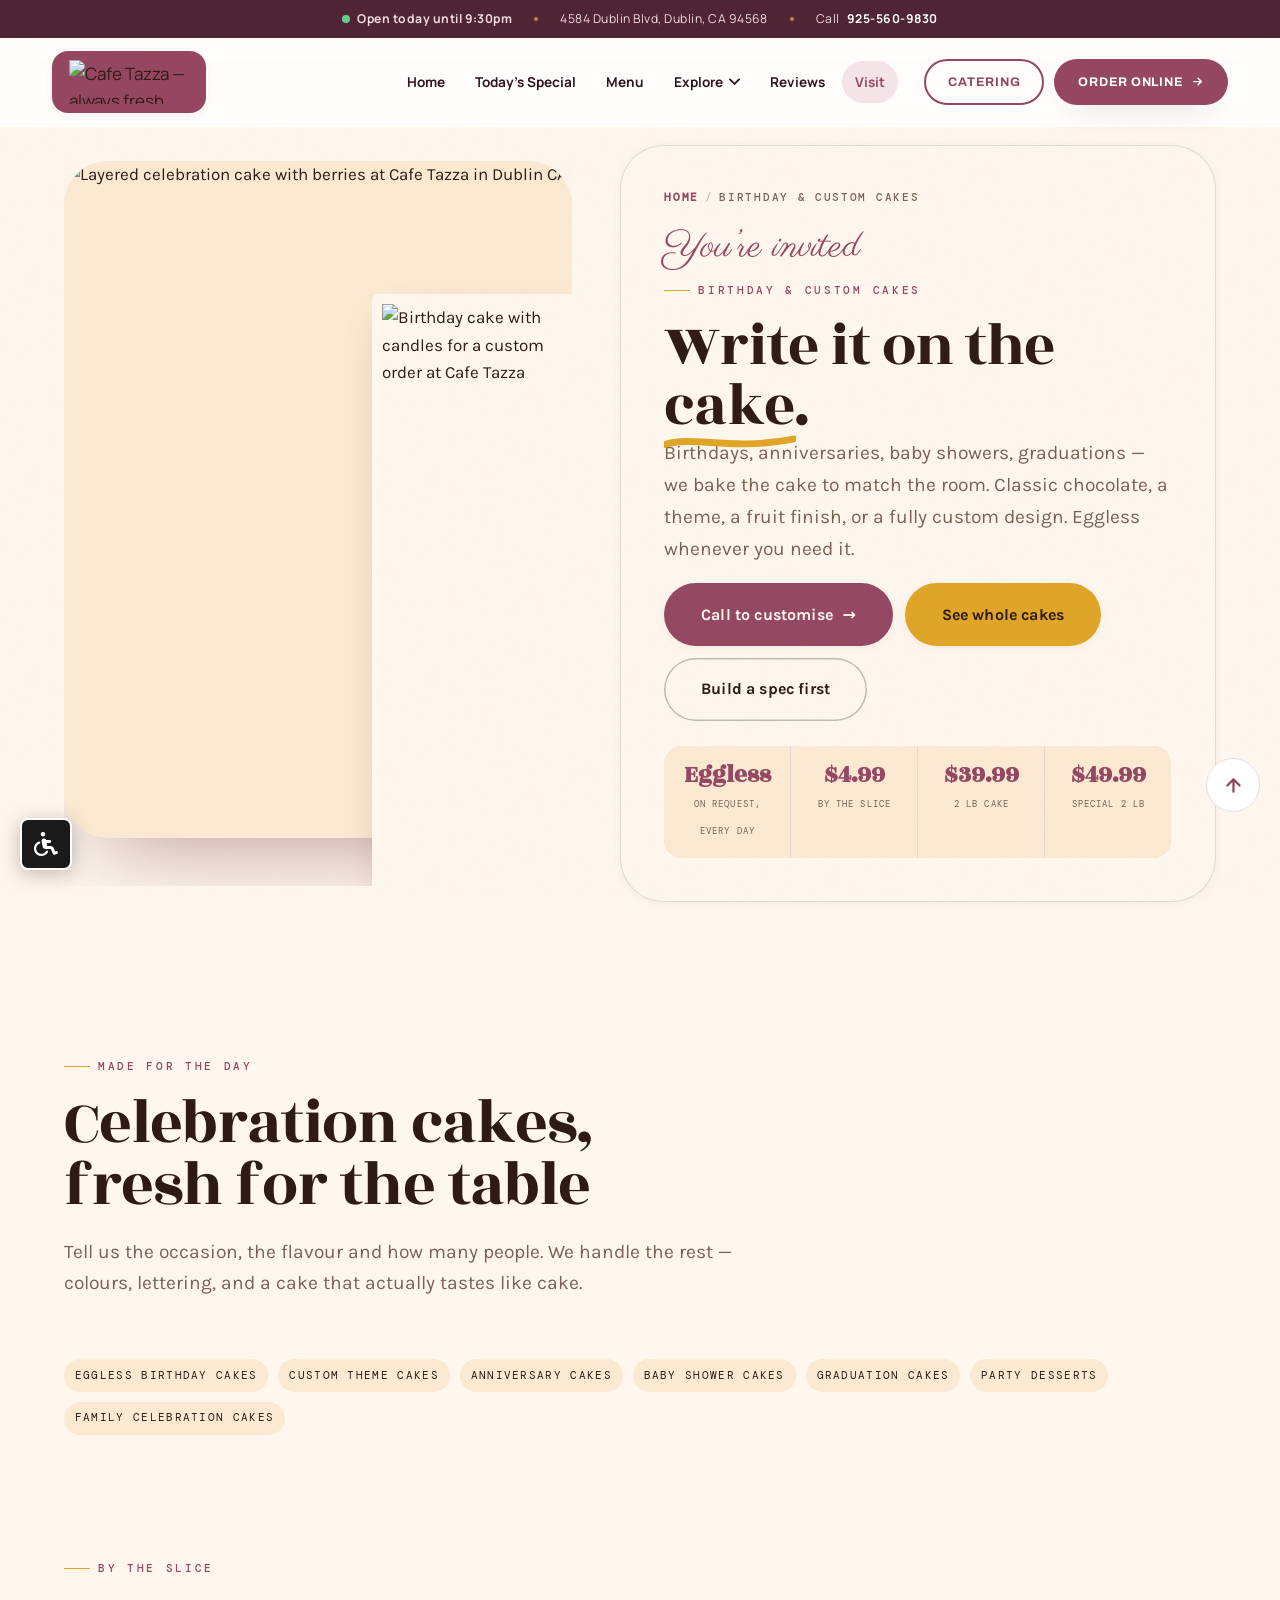
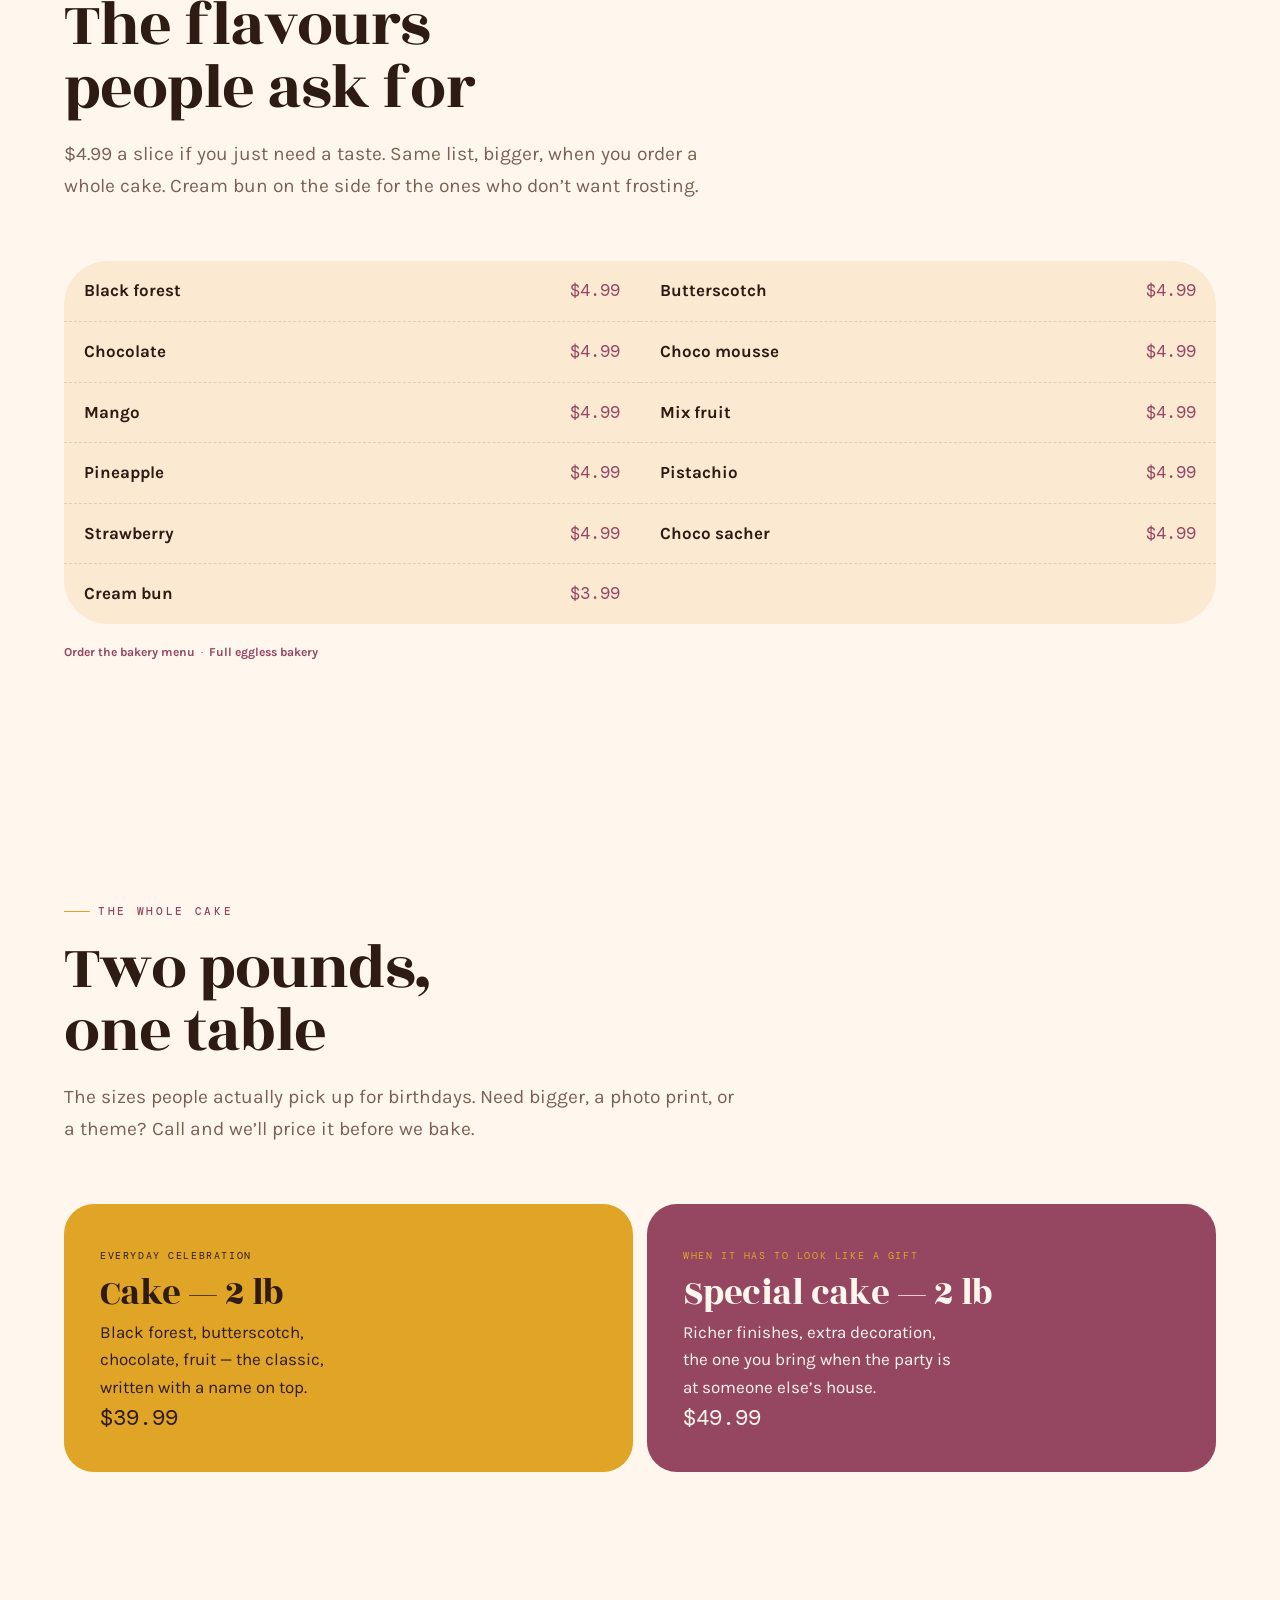
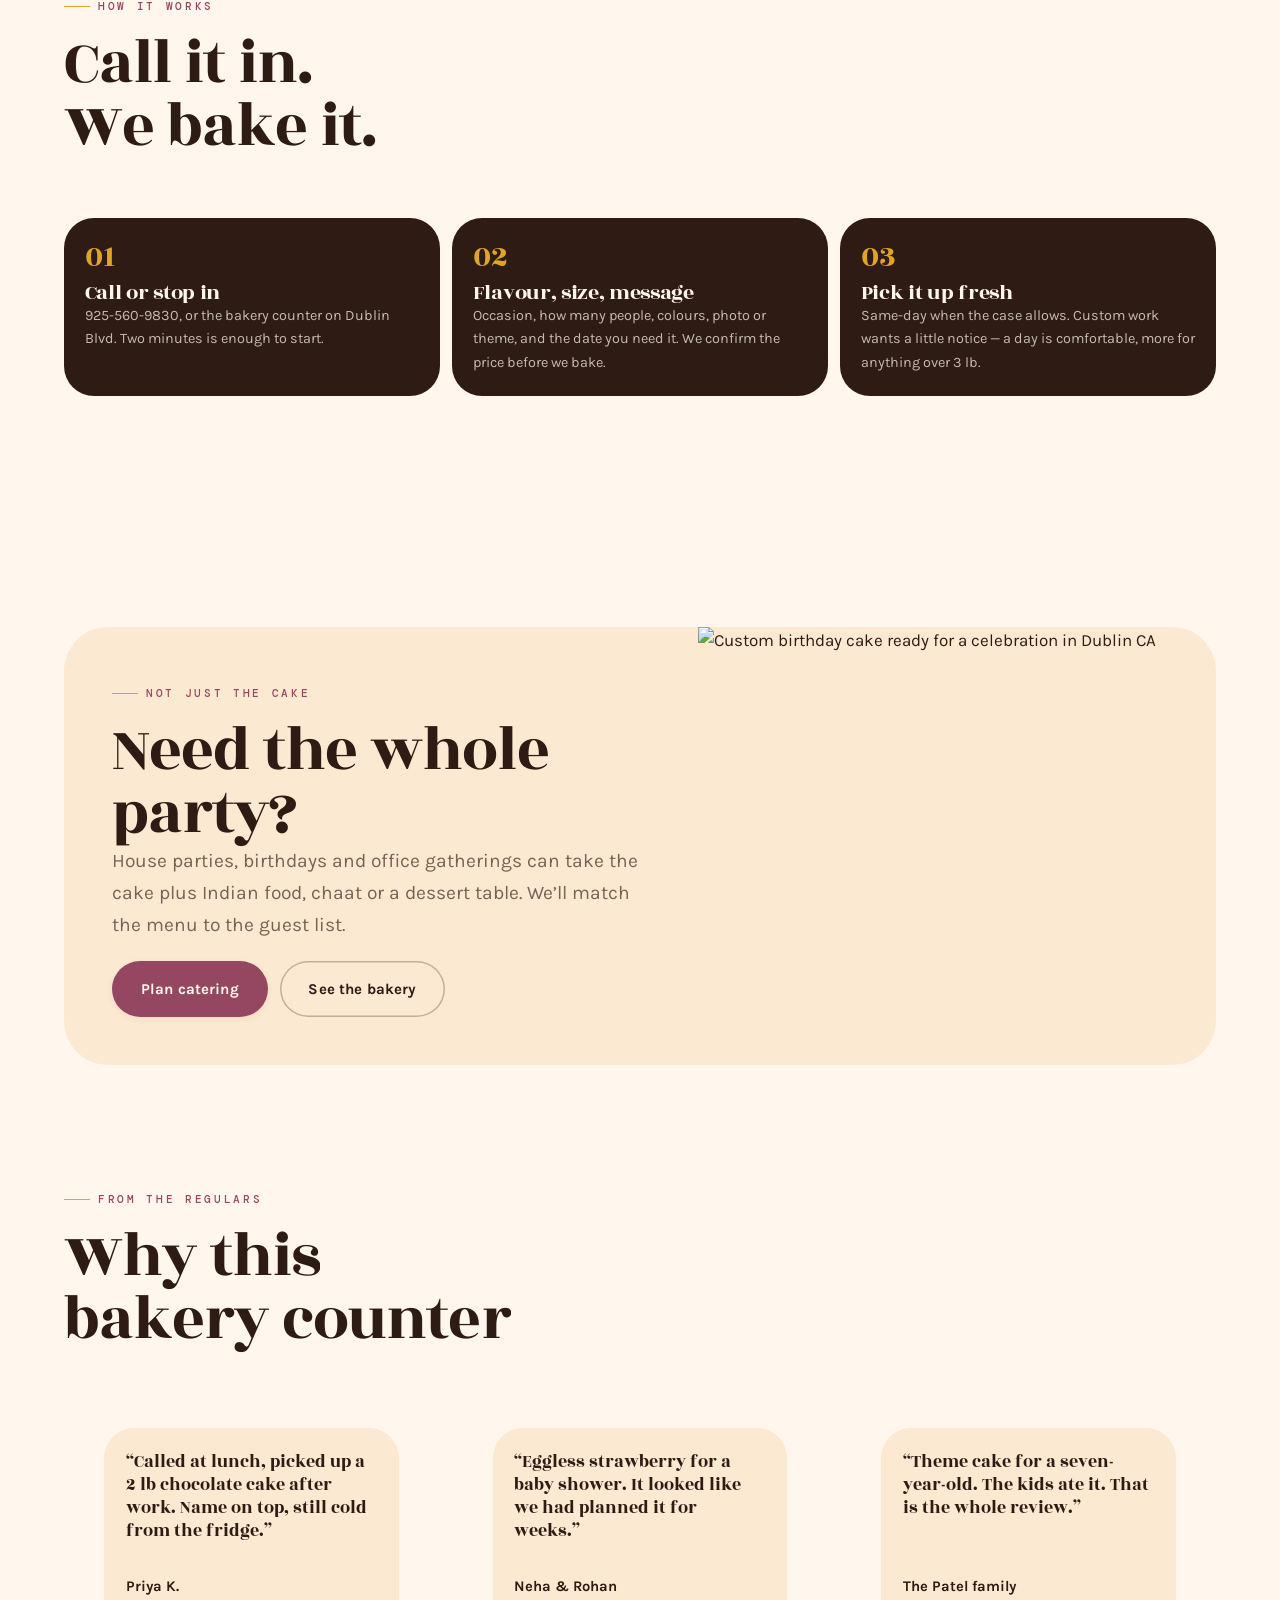
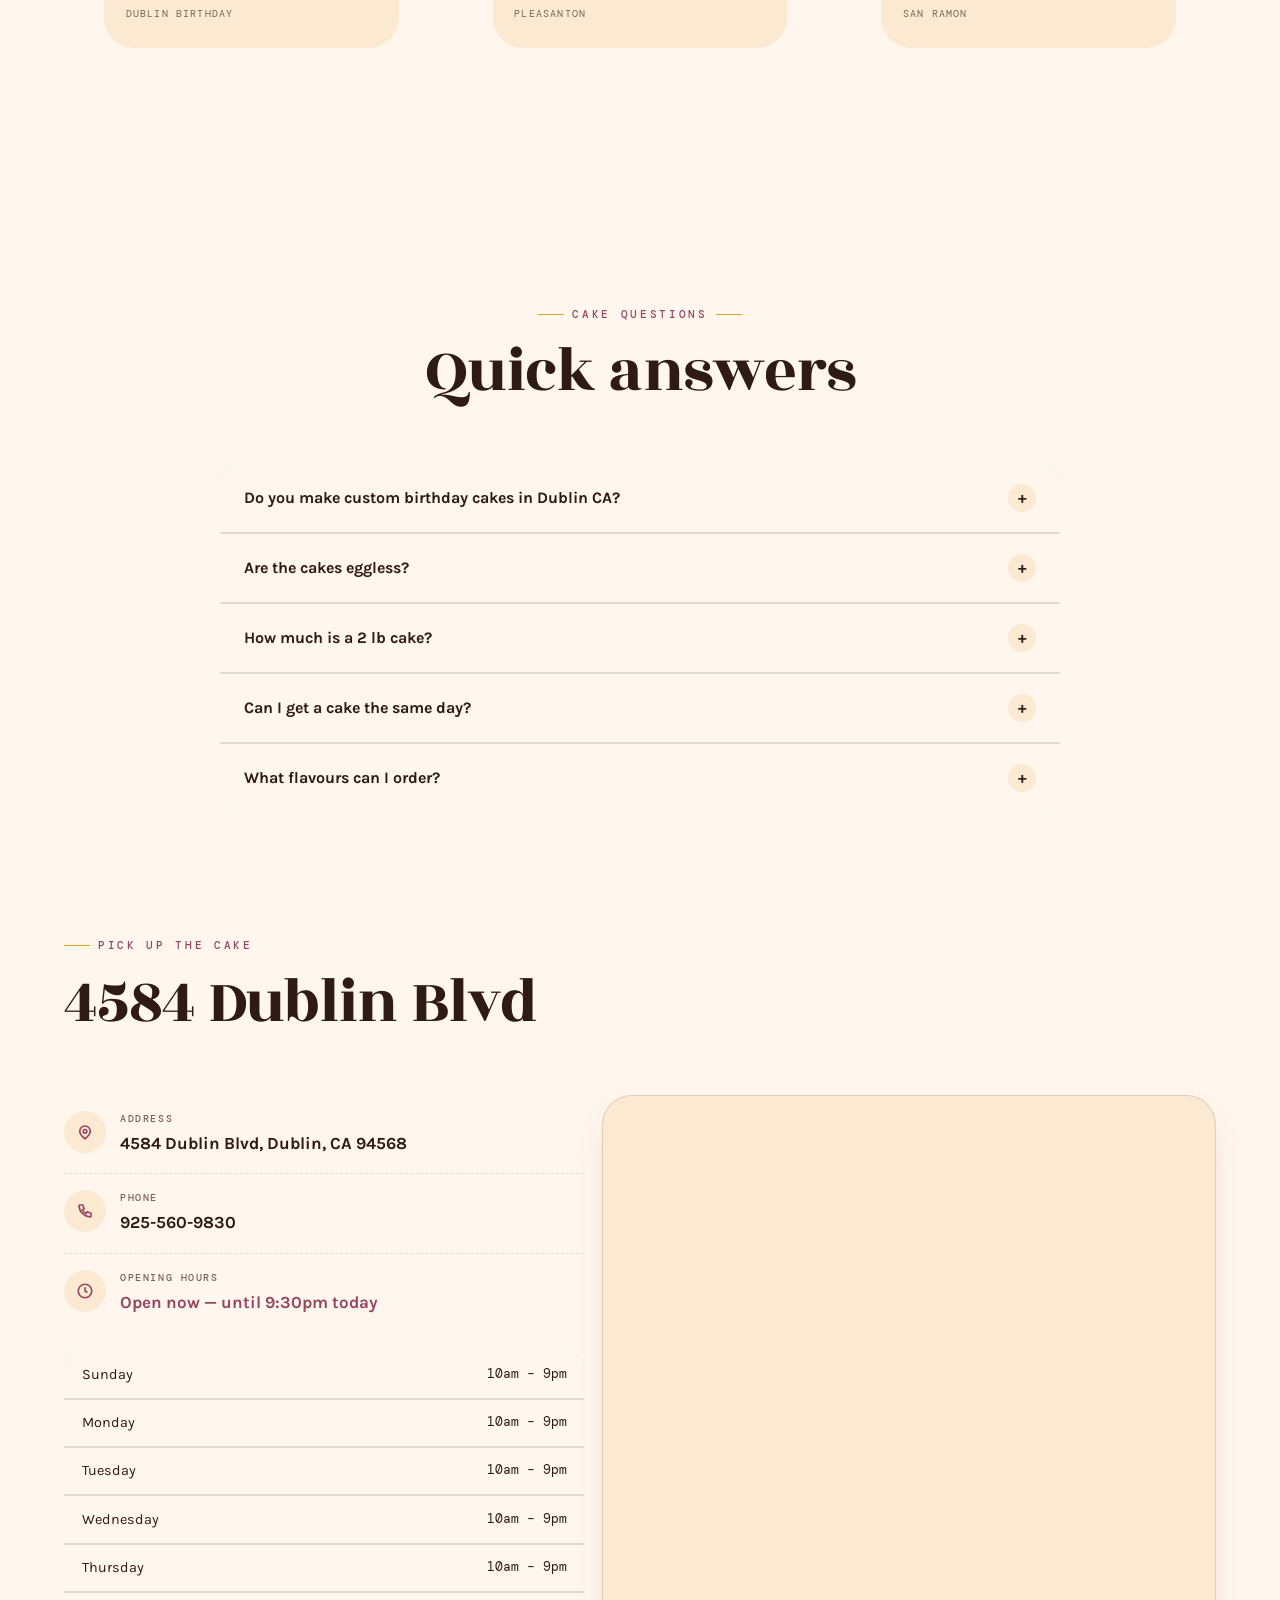
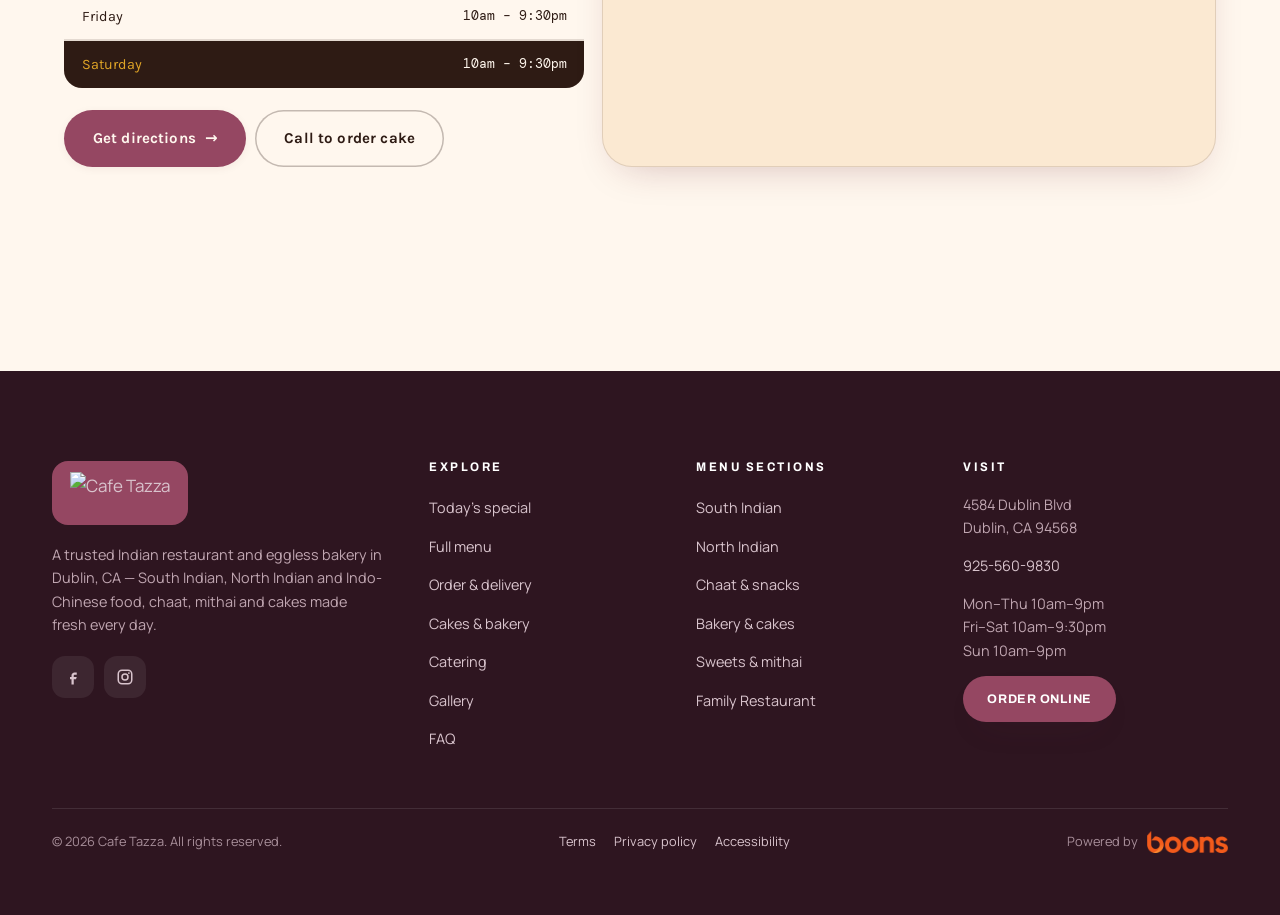
==== commit eea2ab37: "Common Header" ====
--- a/birthday-cakes-dublin.html
+++ b/birthday-cakes-dublin.html
@@ -25,7 +25,7 @@
 <link rel="stylesheet" href="https://cdnjs.cloudflare.com/ajax/libs/font-awesome/6.5.1/css/all.min.css" crossorigin="anonymous">
 <link rel="stylesheet" href="css/style.css">
 <link rel="stylesheet" href="css/chrome.css">
-<link rel="stylesheet" href="css/accessibility.css">
+<link rel="stylesheet" href="css/accessibility.css?v=2">
 
 <script type="application/ld+json">
 {
@@ -94,109 +94,7 @@
 </head>
 <body>
 
-<a class="skip" href="#main">Skip to main content</a>
-
-<div id="pre" aria-hidden="true">
-  <div class="pre-glass">
-    <div class="pre-steam"><i></i><i></i><i></i></div>
-    <div class="pre-fill"></div>
-  </div>
-  <div class="pre-txt">Brewing&nbsp;&nbsp;your&nbsp;&nbsp;tazza</div>
-</div>
-
-<div id="cur"></div><div id="cur-d"></div>
-<div id="prog"></div>
-
-<div class="topbar">
-  <div class="wrap">
-    <span><span class="live-dot" id="openDot"></span><b id="openNow">Open today until 9:00pm</b></span>
-    <span class="dot-sep" aria-hidden="true"></span>
-    <span>4584 Dublin Blvd, Dublin, CA 94568</span>
-    <span class="dot-sep" aria-hidden="true"></span>
-    <span>Call <a href="tel:+19255609830">925-560-9830</a></span>
-  </div>
-</div>
-
-<header class="header" id="header">
-  <div class="wrap">
-    <nav class="nav" aria-label="Main">
-      <a class="brand" href="index" aria-label="Cafe Tazza — home">
-        <span class="brand-plate">
-          <img src="https://cafetazza.com/wp-content/uploads/2025/12/logo-cafe-tazza-new.png" alt="Cafe Tazza — always fresh" width="120" height="44">
-        </span>
-      </a>
-
-      <ul class="menu">
-        <li><a class="nv" href="index">Home</a></li>
-        <li><a class="nv" href="index#dishes">Today's Special</a></li>
-        <li><a class="nv" href="index#menuSec">Menu</a></li>
-        <li class="has-sub" data-open="false">
-          <button type="button" aria-expanded="false">Explore
-            <svg viewBox="0 0 12 8" fill="none" aria-hidden="true"><path d="M1 1.5 6 6.5l5-5" stroke="currentColor" stroke-width="2" stroke-linecap="round"/></svg>
-          </button>
-          <ul class="sub">
-            <li><a href="indian-bakery-eggless-cakes-dublin">Indian Bakery &amp; Eggless Cakes</a></li>
-            <li><a href="indian-chaat-dublin">Indian Chaat &amp; Street Food</a></li>
-            <li><a href="south-indian-restaurant-dublin">South Indian Restaurant In Dublin</a></li>
-            <li><a href="indian-restaurant-dublin-ca">Indian Restaurant In Dublin CA</a></li>
-            <li><a href="indian-sweets-dublin">Indian Sweets &amp; Mithai</a></li>
-            <li><a href="birthday-cakes-dublin" aria-current="page">Birthday &amp; Custom Cakes</a></li>
-            <li><a href="order-indian-food-dublin">Online Ordering &amp; Delivery</a></li>
-            <li><a href="family-restaurant-dublin">Family &amp; Kids-Friendly Restaurant</a></li>
-            <li><a href="indian-catering-dublin">Indian Catering In Dublin,CA</a></li>
-          </ul>
-        </li>
-        <li><a class="nv" href="#quotes">Reviews</a></li>
-        <li><a class="nv" href="#visit">Visit</a></li>
-      </ul>
-
-      <div class="nav-cta">
-        <a class="tel-link" href="tel:+19255609830">
-          <svg viewBox="0 0 24 24" width="17" fill="none" stroke="currentColor" stroke-width="2" aria-hidden="true"><path d="M22 16.9v3a2 2 0 0 1-2.2 2 19.8 19.8 0 0 1-8.6-3.1 19.5 19.5 0 0 1-6-6A19.8 19.8 0 0 1 2.1 4.2 2 2 0 0 1 4.1 2h3a2 2 0 0 1 2 1.7c.1 1 .4 1.9.7 2.8a2 2 0 0 1-.4 2.1L8.1 9.9a16 16 0 0 0 6 6l1.3-1.3a2 2 0 0 1 2.1-.5c.9.4 1.8.6 2.8.8a2 2 0 0 1 1.7 2z" stroke-linecap="round" stroke-linejoin="round"/></svg>
-          925-560-9830
-        </a>
-        <a class="btn btn-ghost btn-sm btn-cater" href="https://order.boons.io/site/catering/cafe-tazza/115/y" target="_blank" rel="noopener">Catering</a>
-        <a class="btn btn-primary btn-sm" href="https://order.boons.io/site/cafe-tazza/115/y" target="_blank" rel="noopener">
-          Order online
-          <svg viewBox="0 0 24 24" fill="none" stroke="currentColor" stroke-width="2.4" aria-hidden="true"><path d="M5 12h14M13 6l6 6-6 6" stroke-linecap="round" stroke-linejoin="round"/></svg>
-        </a>
-        <button class="burger" id="burger" type="button" aria-label="Open menu" aria-expanded="false" aria-controls="drawer"><span></span></button>
-      </div>
-    </nav>
-  </div>
-</header>
-
-<div class="scrim" id="scrim"></div>
-<aside class="drawer" id="drawer" aria-label="Mobile menu">
-  <div class="drawer-head">
-    <span class="brand-plate"><img src="https://cafetazza.com/wp-content/uploads/2025/12/logo-cafe-tazza-new.png" alt="Cafe Tazza"></span>
-    <button class="x-btn" id="drawerClose" type="button" aria-label="Close menu">&times;</button>
-  </div>
-  <a href="index">Home</a>
-  <a href="index#dishes">Today's Special</a>
-  <a href="index#menuSec">Full Menu</a>
-  <a href="index#explore">Explore Cafe Tazza</a>
-  <div class="sub-list">
-    <a href="indian-bakery-eggless-cakes-dublin">Indian Bakery &amp; Eggless Cakes</a>
-    <a href="indian-chaat-dublin">Indian Chaat &amp; Street Food</a>
-    <a href="south-indian-restaurant-dublin">South Indian Restaurant In Dublin</a>
-    <a href="indian-restaurant-dublin-ca">Indian Restaurant In Dublin CA</a>
-    <a href="indian-sweets-dublin">Indian Sweets &amp; Mithai</a>
-    <a href="birthday-cakes-dublin" aria-current="page">Birthday &amp; Custom Cakes</a>
-    <a href="order-indian-food-dublin">Online Ordering &amp; Delivery</a>
-    <a href="family-restaurant-dublin">Family &amp; Kids-Friendly Restaurant</a>
-    <a href="indian-catering-dublin">Indian Catering In Dublin,CA</a>
-  </div>
-  <a class="drawer-hot" href="https://order.boons.io/site/catering/cafe-tazza/115/y" target="_blank" rel="noopener">Catering</a>
-  <a href="#quotes">Reviews</a>
-  <a href="#faq">FAQ</a>
-  <a href="#visit">Visit us</a>
-  <div class="drawer-cta">
-    <a class="btn btn-gold" href="tel:+19255609830">Call to customise</a>
-    <a class="btn btn-primary" href="https://order.boons.io/site/cafe-tazza/115/y" target="_blank" rel="noopener">Order online</a>
-    <a class="btn btn-ghost" href="#flavours">See cake flavours</a>
-  </div>
-</aside>
+<div id="site-header"></div>
 
 <main id="main">
 
@@ -428,83 +326,10 @@
 </section>
 </main>
 
-<footer class="footer">
-  <div class="wrap">
-    <div class="f-grid">
-      <div>
-        <span class="f-logo"><img src="https://cafetazza.com/wp-content/uploads/2025/12/logo-cafe-tazza-new.png" alt="Cafe Tazza" loading="lazy"></span>
-        <p>A trusted Indian restaurant and eggless bakery in Dublin, CA &mdash; South Indian, North Indian and Indo-Chinese food, chaat, mithai and cakes made fresh every day.</p>
-        <div class="socials">
-          <a href="https://www.facebook.com/caffetazza/" target="_blank" rel="noopener" aria-label="Cafe Tazza on Facebook">
-            <svg viewBox="0 0 24 24" fill="currentColor" aria-hidden="true"><path d="M14 9h3V6h-3c-2.2 0-4 1.8-4 4v2H8v3h2v7h3v-7h3l1-3h-4v-2c0-.6.4-1 1-1z"/></svg>
-          </a>
-          <a href="https://www.instagram.com/cafetazzadublin/" target="_blank" rel="noopener" aria-label="Cafe Tazza on Instagram">
-            <svg viewBox="0 0 24 24" fill="none" stroke="currentColor" stroke-width="2" aria-hidden="true"><rect x="3" y="3" width="18" height="18" rx="5"/><circle cx="12" cy="12" r="4"/><circle cx="17.2" cy="6.8" r="1.2" fill="currentColor" stroke="none"/></svg>
-          </a>
-        </div>
-      </div>
-
-      <div>
-        <h4>Explore</h4>
-        <ul class="f-links">
-          <li><a href="index#dishes">Today's special</a></li>
-          <li><a href="index#menuSec">Full menu</a></li>
-          <li><a href="birthday-cakes-dublin">Birthday cakes</a></li>
-          <li><a href="indian-bakery-eggless-cakes-dublin">Cakes &amp; bakery</a></li>
-          <li><a href="indian-sweets-dublin">Sweets &amp; mithai</a></li>
-          <li><a href="indian-catering-dublin">Catering</a></li>
-        </ul>
-      </div>
-
-      <div>
-        <h4>Menu sections</h4>
-        <ul class="f-links">
-          <li><a href="south-indian-restaurant-dublin">South Indian</a></li>
-          <li><a href="indian-restaurant-dublin-ca#north">North Indian</a></li>
-          <li><a href="indian-chaat-dublin">Chaat &amp; snacks</a></li>
-          <li><a href="indian-bakery-eggless-cakes-dublin">Bakery &amp; cakes</a></li>
-          <li><a href="indian-sweets-dublin">Sweets &amp; mithai</a></li>
-          <li><a href="family-restaurant-dublin">Family Restaurant</a></li>
-        </ul>
-      </div>
-
-      <div>
-        <h4>Visit</h4>
-        <p>4584 Dublin Blvd<br>Dublin, CA 94568</p>
-        <p><a href="tel:+19255609830">925-560-9830</a></p>
-        <p>Mon&ndash;Thu 10am&ndash;9pm<br>Fri&ndash;Sat 10am&ndash;9:30pm<br>Sun 10am&ndash;9pm</p>
-        <a class="btn btn-primary btn-sm" href="https://order.boons.io/site/cafe-tazza/115/y" target="_blank" rel="noopener">Order online</a>
-      </div>
-    </div>
-
-    <div class="f-bot">
-      <span>&copy; <span id="yr">2026</span> Cafe Tazza. All rights reserved.</span>
-      <span class="f-legal">
-        <a href="https://www.boons.io/terms-of-service" target="_blank" rel="noopener">Terms</a>
-        <a href="https://www.boons.io/privacy-policy" target="_blank" rel="noopener">Privacy policy</a>
-        <a href="https://www.boons.io/accessibility-statement" target="_blank" rel="noopener">Accessibility</a>
-      </span>
-      <span class="powered-by">Powered by <a href="https://www.boons.io/" target="_blank" rel="noopener" aria-label="boons"><img src="assets/boons-logo.png" alt="boons"></a></span>
-    </div>
-  </div>
-</footer>
-
-<div id="toast"></div>
-
-<nav id="dock" aria-label="Quick actions">
-  <a href="index#menuSec"><svg width="17" height="17" viewBox="0 0 24 24" fill="none" stroke="currentColor" stroke-width="2"><path d="M4 6h16M4 12h16M4 18h10"/></svg>Menu</a>
-  <a class="dock-cat" href="https://order.boons.io/site/catering/cafe-tazza/115/y" target="_blank" rel="noopener"><svg width="17" height="17" viewBox="0 0 24 24" fill="none" stroke="currentColor" stroke-width="2"><path d="M3 18h18M5 18a7 7 0 0 1 14 0M12 6V4"/><circle cx="12" cy="7" r="1.6"/></svg>Catering</a>
-  <a href="tel:+19255609830"><svg width="17" height="17" viewBox="0 0 24 24" fill="none" stroke="currentColor" stroke-width="2"><path d="M5 4h4l2 5-2.5 1.5a12 12 0 0 0 5 5L15 13l5 2v4a1 1 0 0 1-1.1 1A16 16 0 0 1 4 5.1 1 1 0 0 1 5 4z"/></svg>Call</a>
-  <a class="pri" href="https://order.boons.io/site/cafe-tazza/115/y" target="_blank" rel="noopener"><svg width="17" height="17" viewBox="0 0 24 24" fill="none" stroke="currentColor" stroke-width="2"><path d="M6 2 3 6v14a2 2 0 0 0 2 2h14a2 2 0 0 0 2-2V6l-3-4z"/><path d="M3 6h18"/><path d="M16 10a4 4 0 0 1-8 0"/></svg>Order</a>
-</nav>
-
-<div class="fab-col">
-  <button class="fab to-top" id="toTop" type="button" aria-label="Back to top">
-    <svg viewBox="0 0 24 24" fill="none" stroke="currentColor" stroke-width="2.6" aria-hidden="true"><path d="M12 19V5M5 12l7-7 7 7" stroke-linecap="round" stroke-linejoin="round"/></svg>
-  </button>
-</div>
-
-<script src="js/accessibility.js" defer></script>
-<script src="js/main.js" defer></script>
+<div id="site-footer"></div>
+
+<script src="js/chrome.js?v=3" defer></script>
+<script src="js/accessibility.js?v=2" defer></script>
+<script src="js/main.js?v=3" defer></script>
 </body>
 </html>
--- a/css/style.css
+++ b/css/style.css
@@ -37,7 +37,6 @@
 html{
   scroll-behavior:smooth;-webkit-text-size-adjust:100%;
   max-width:100%;
-  overflow-x:hidden;
 }
 body{
   margin:0;background:var(--milk);color:var(--ink);
--- a/css/chrome.css
+++ b/css/chrome.css
@@ -26,6 +26,9 @@
   --r-md:18px;
 }
 
+#site-header:empty{min-height:148px}
+#site-footer:empty{min-height:80px}
+
 .skip{
   position:absolute;width:1px;height:1px;padding:0;margin:-1px;overflow:hidden;
   clip:rect(0 0 0 0);clip-path:inset(50%);white-space:nowrap;border:0;
@@ -199,11 +202,6 @@
 .header .sub a:hover{background:var(--blush);color:var(--wine);padding-left:20px}
 .header .sub a[aria-current="page"]{color:var(--wine);background:var(--blush-2);font-weight:700}
 .header .nav-cta{display:flex;align-items:center;gap:10px;flex:none;min-width:0}
-.header .tel-link{
-  display:inline-flex;align-items:center;gap:8px;font-weight:800;color:var(--chrome-ink);
-  font-size:.88rem;padding:8px 4px;
-}
-.header .tel-link:hover{color:var(--wine)}
 .header .burger{
   display:none;width:46px;height:46px;border-radius:13px;background:var(--blush-2);
   place-items:center;box-shadow:none;flex:none;
@@ -350,10 +348,13 @@
 @media (max-width:1080px){
   .footer .f-grid{grid-template-columns:1fr 1fr}
 }
-@media (max-width:1280px){
+@media (min-width:1101px){
+  .header .menu{display:flex}
+  .header .burger{display:none}
+}
+@media (max-width:1100px){
   .header .menu,
-  .header .has-sub,
-  .header .tel-link{display:none}
+  .header .has-sub{display:none}
   .header .burger{display:grid}
 }
 @media (max-width:860px){
--- a/css/accessibility.css
+++ b/css/accessibility.css
@@ -5,19 +5,25 @@
    ============================================================ */
 
 .a11y-widget-root {
-  position: fixed;
-  bottom: 30px;
-  left: 20px;
-  z-index: 10060;
+  position: fixed !important;
+  top: auto !important;
+  right: auto !important;
+  bottom: 30px !important;
+  left: 20px !important;
+  z-index: 2147483000;
   font-family: Arial, Verdana, sans-serif;
   pointer-events: none;
   overflow: visible;
   width: auto;
   height: auto;
+  margin: 0;
+  transform: none !important;
+  filter: none !important;
 }
 
 .a11y-widget-trigger {
   pointer-events: auto;
+  position: relative;
   width: 52px;
   height: 52px;
   border-radius: 8px;
@@ -30,7 +36,6 @@
   align-items: center;
   justify-content: center;
   transition: background 0.2s, transform 0.2s;
-  position: relative;
   z-index: 3;
 }
 
@@ -398,15 +403,15 @@
 /* Sit above Cafe Tazza’s mobile action dock */
 @media (max-width: 860px) {
   .a11y-widget-root {
-    bottom: 98px;
-    left: 14px;
+    bottom: 98px !important;
+    left: 14px !important;
   }
 }
 
 @media (max-width: 480px) {
   .a11y-widget-root {
-    bottom: 98px;
-    left: 16px;
+    bottom: 98px !important;
+    left: 16px !important;
   }
 
   .a11y-widget-trigger {
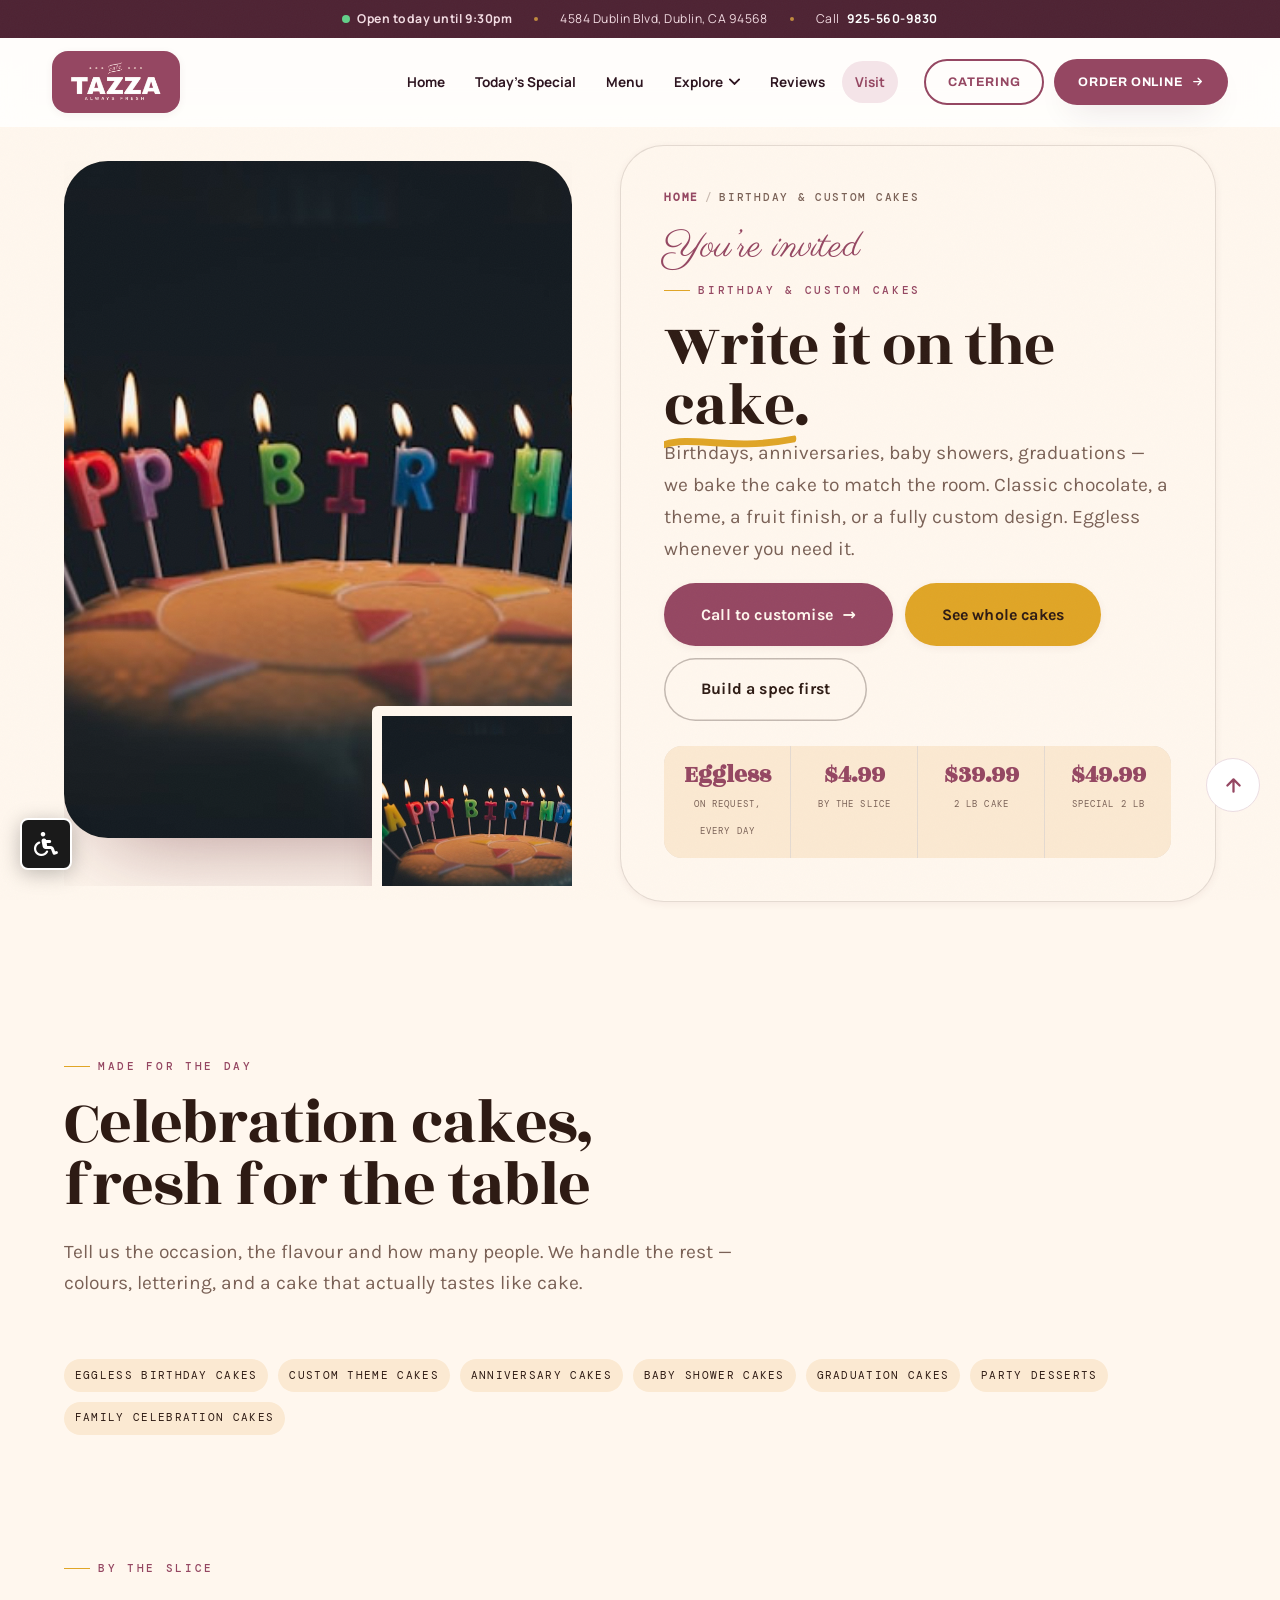
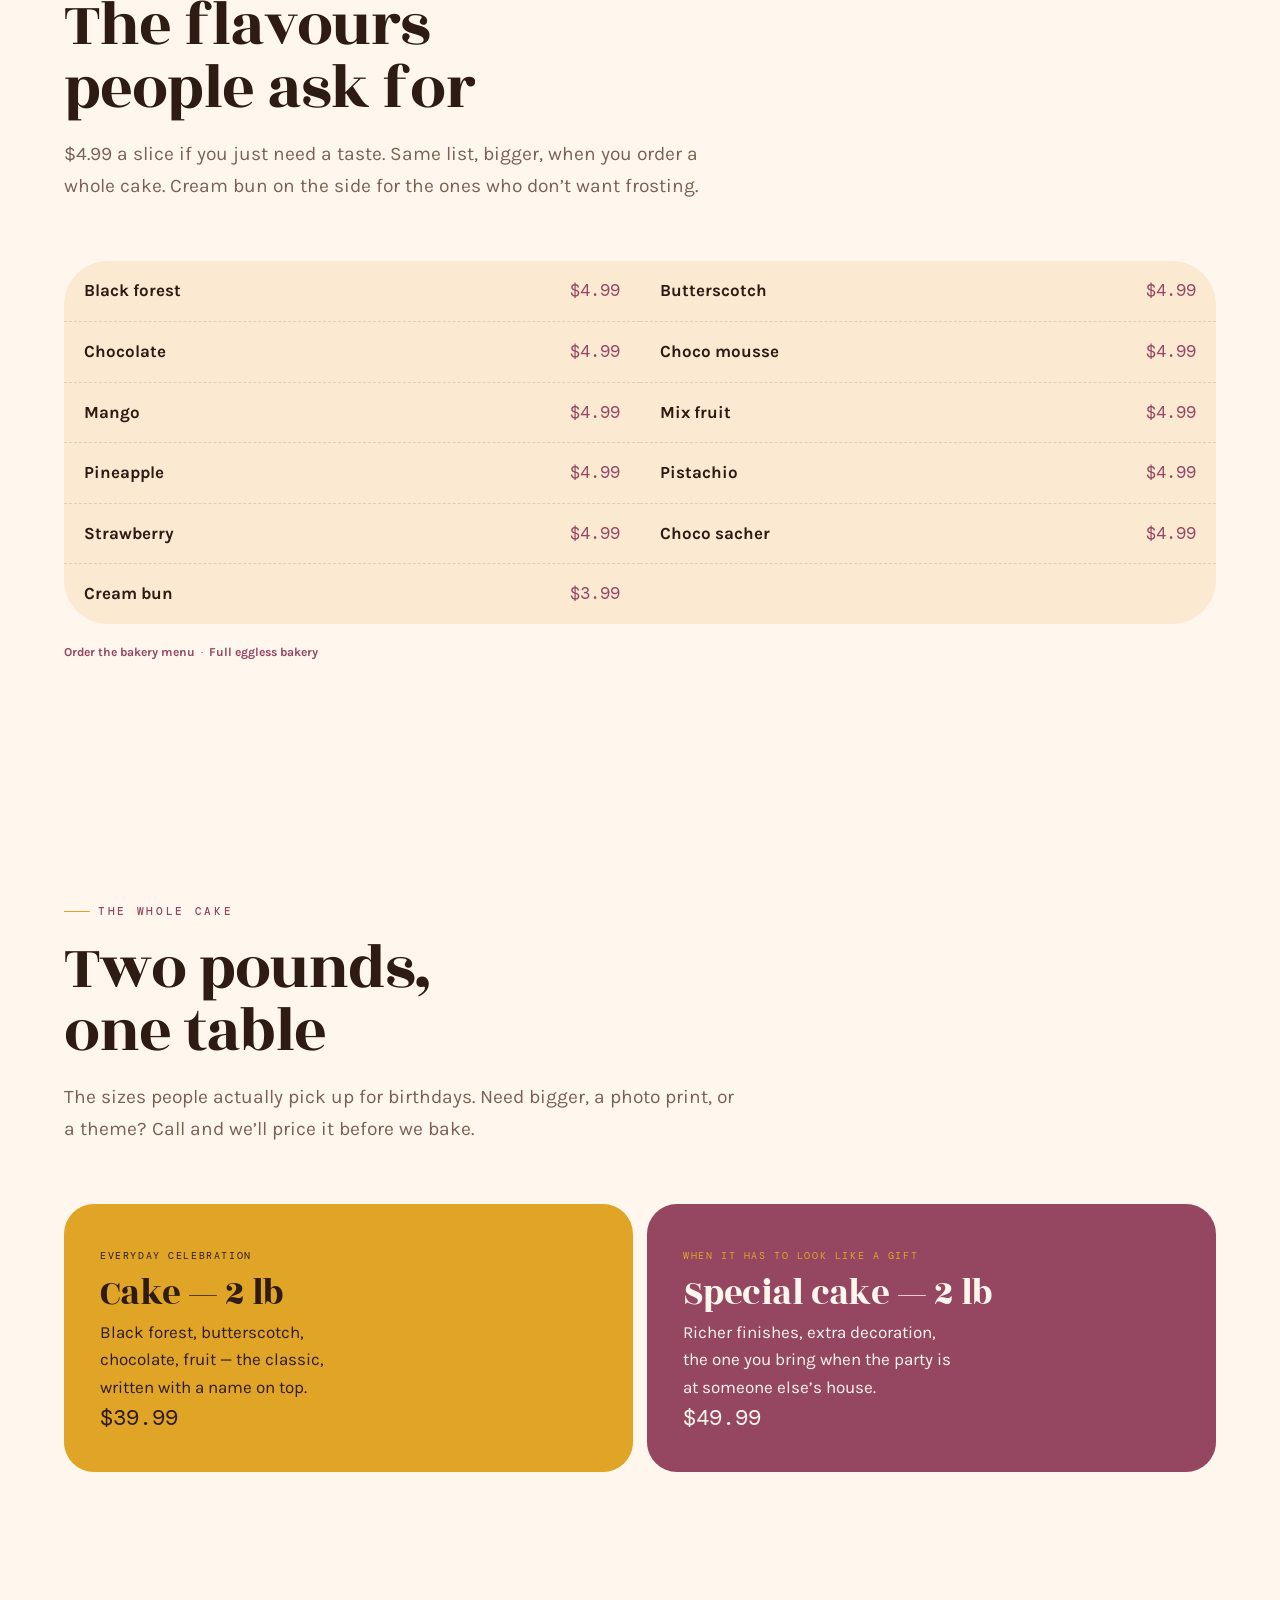
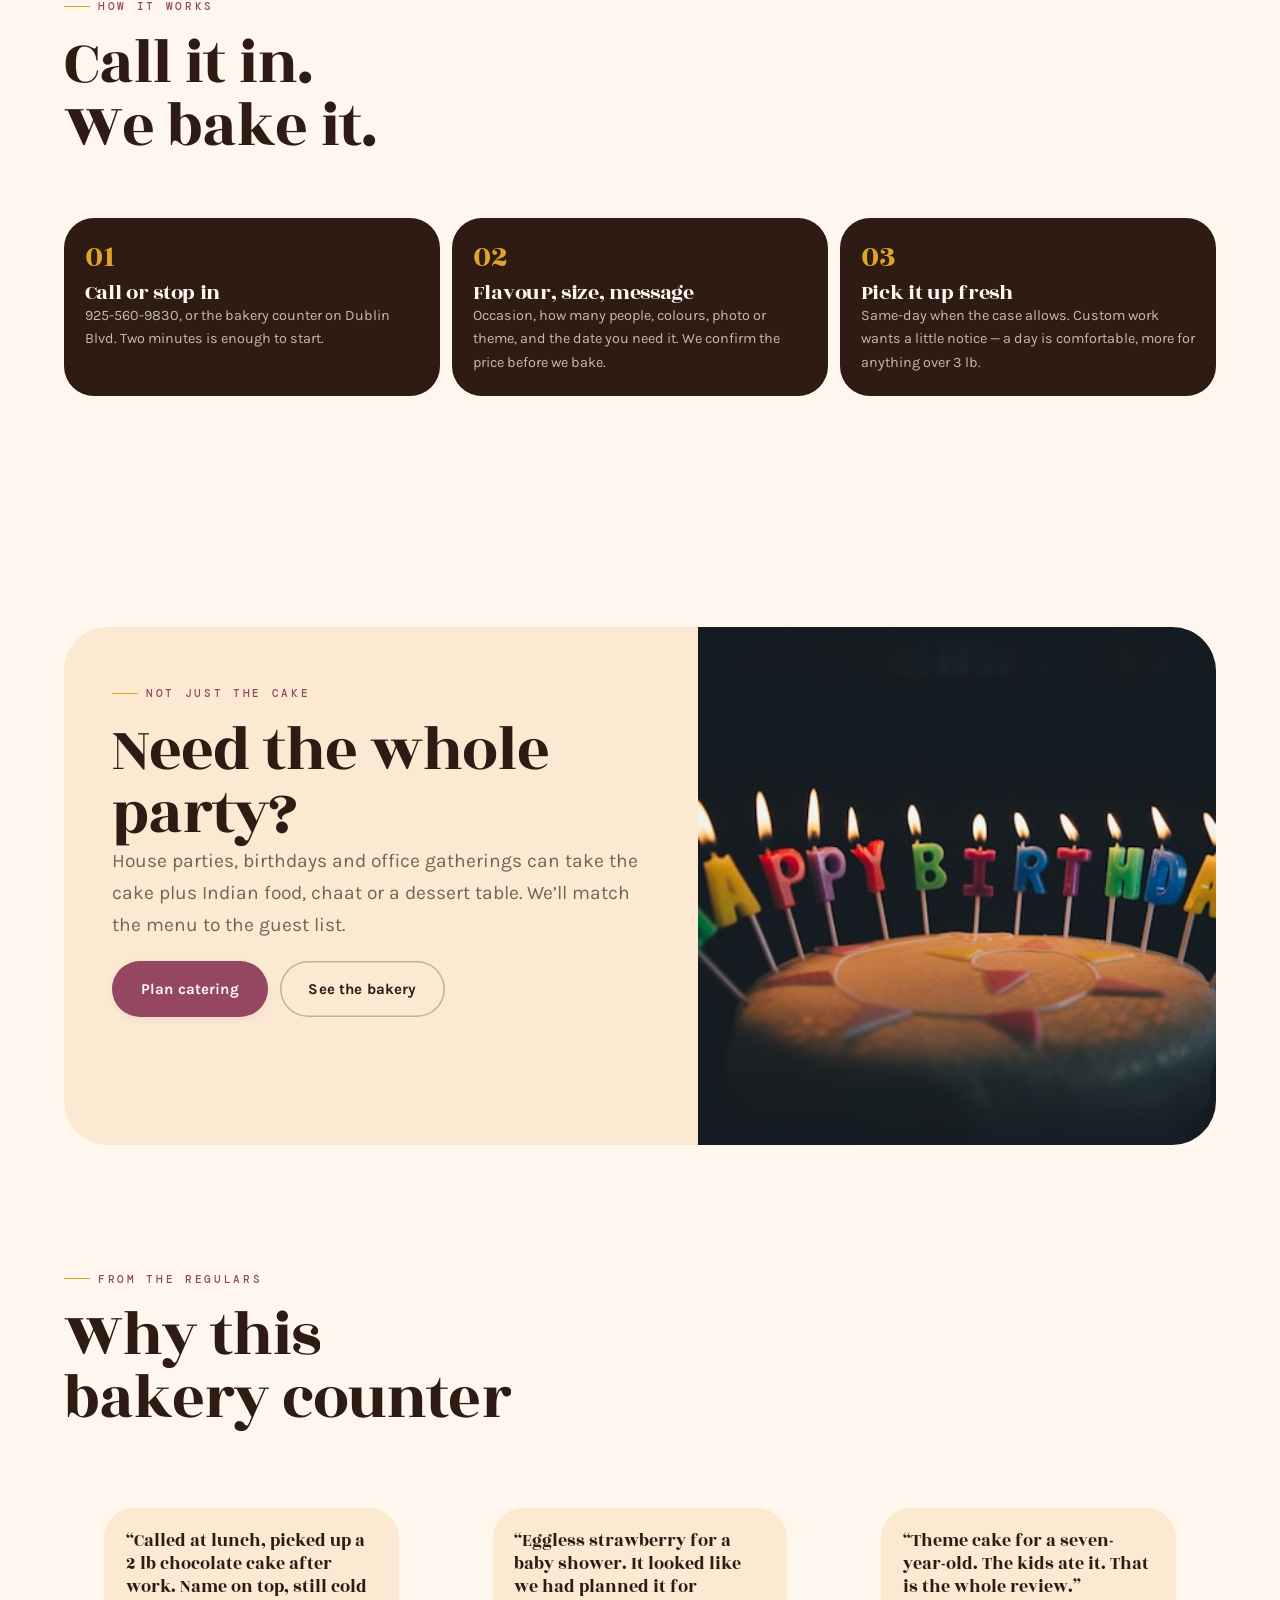
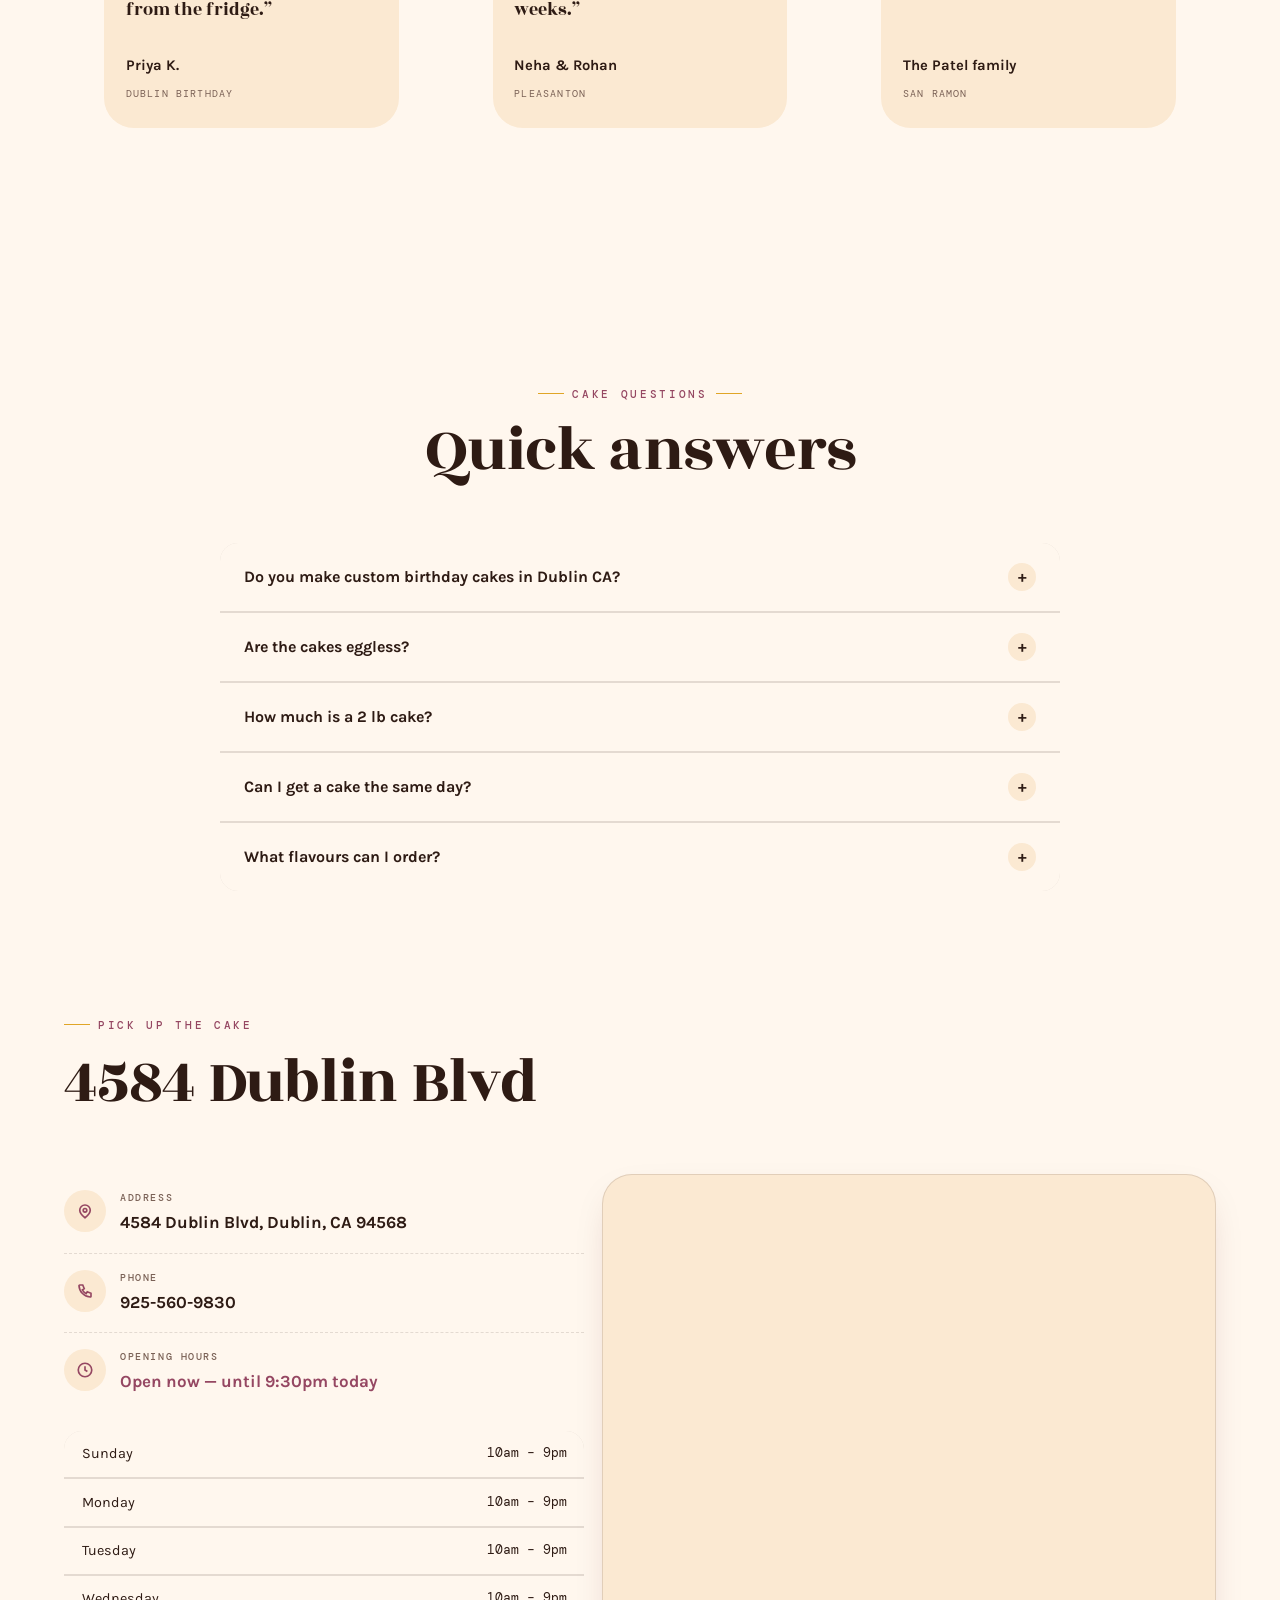
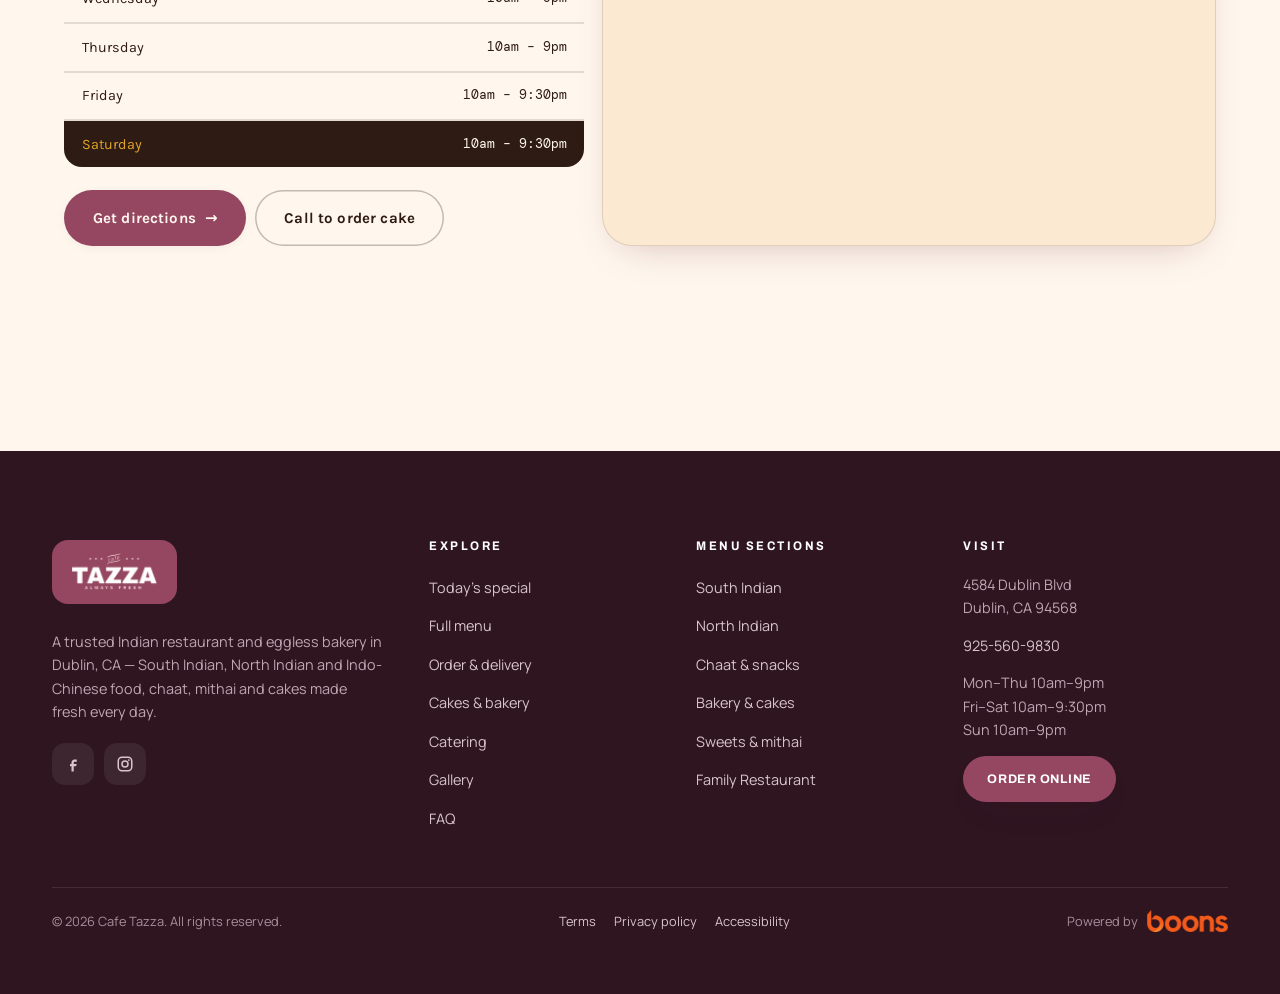
==== commit 8dd86651: "Host restaurant photos in a local images folder so they load on GitHub, Vercel, and file:// pages. C" ====
--- a/birthday-cakes-dublin.html
+++ b/birthday-cakes-dublin.html
@@ -2,20 +2,21 @@
 <html lang="en">
 <head>
 <meta charset="utf-8">
+<meta name="referrer" content="no-referrer">
 <meta name="viewport" content="width=device-width, initial-scale=1, viewport-fit=cover">
 <title>Birthday &amp; Custom Cakes in Dublin, CA | Cafe Tazza</title>
 <meta name="description" content="Custom birthday cakes in Dublin, CA from Cafe Tazza. Eggless cakes, theme cakes, 2 lb celebration cakes from $39.99 and slices from $4.99. Call 925-560-9830 to customise.">
 <meta name="theme-color" content="#FFF7EE">
 <link rel="canonical" href="https://cafetazza.com/birthday-cakes-dublin/">
-<link rel="icon" href="https://cafetazza.com/wp-content/uploads/2025/12/logo-cafe-tazza-new.png">
-<link rel="apple-touch-icon" href="https://cafetazza.com/wp-content/uploads/2025/12/logo-cafe-tazza-new.png">
+<link rel="icon" href="images/logo-cafe-tazza-new.png">
+<link rel="apple-touch-icon" href="images/logo-cafe-tazza-new.png">
 
 <meta property="og:type" content="website">
 <meta property="og:site_name" content="Cafe Tazza">
 <meta property="og:title" content="Birthday &amp; Custom Cakes in Dublin, CA | Cafe Tazza">
 <meta property="og:description" content="Eggless birthday cakes, custom themes and celebration cakes baked fresh on Dublin Blvd.">
 <meta property="og:url" content="https://cafetazza.com/birthday-cakes-dublin/">
-<meta property="og:image" content="https://cafetazza.com/wp-content/uploads/2026/04/pexels-emanuel-pedro-1266938328-30512886-scaled.jpg">
+<meta property="og:image" content="images/birthday-custom-cakes.jpg">
 <meta name="twitter:card" content="summary_large_image">
 
 <link rel="preconnect" href="https://fonts.googleapis.com">
@@ -23,7 +24,7 @@
 <link rel="preconnect" href="https://cafetazza.com">
 <link href="https://fonts.googleapis.com/css2?family=Rozha+One&family=Karla:ital,wght@0,300..800;1,300..800&family=DM+Mono:wght@400;500&family=Archivo:wdth,wght@62..125,100..900&family=Manrope:wght@300..800&family=Parisienne&display=swap" rel="stylesheet">
 <link rel="stylesheet" href="https://cdnjs.cloudflare.com/ajax/libs/font-awesome/6.5.1/css/all.min.css" crossorigin="anonymous">
-<link rel="stylesheet" href="css/style.css">
+<link rel="stylesheet" href="css/style.css?v=4">
 <link rel="stylesheet" href="css/chrome.css">
 <link rel="stylesheet" href="css/accessibility.css?v=2">
 
@@ -34,8 +35,8 @@
     {
       "@type": "Bakery",
       "name": "Cafe Tazza",
-      "image": "https://cafetazza.com/wp-content/uploads/2026/04/pexels-emanuel-pedro-1266938328-30512886-scaled.jpg",
-      "logo": "https://cafetazza.com/wp-content/uploads/2025/12/logo-cafe-tazza-new.png",
+      "image": "images/birthday-custom-cakes.jpg",
+      "logo": "images/logo-cafe-tazza-new.png",
       "url": "https://cafetazza.com/birthday-cakes-dublin/",
       "telephone": "+1-925-560-9830",
       "priceRange": "$$",
@@ -102,17 +103,17 @@
   <div class="wrap bc-invite">
     <div class="bc-photos rv in">
       <figure class="bc-tall">
-        <img src="https://cafetazza.com/wp-content/uploads/2026/04/pexels-emanuel-pedro-1266938328-30512886-scaled.jpg" alt="Layered celebration cake with berries at Cafe Tazza in Dublin CA" width="943" height="1024">
+        <img referrerpolicy="no-referrer" src="images/birthday-custom-cakes.jpg" alt="Layered celebration cake with berries at Cafe Tazza in Dublin CA" width="943" height="1024">
       </figure>
       <figure class="bc-polaroid rv in rv-d3">
-        <img src="https://cafetazza.com/wp-content/uploads/2025/12/istockphoto-637765812-612x612-1.jpg" alt="Birthday cake with candles for a custom order at Cafe Tazza" width="612" height="612">
+        <img referrerpolicy="no-referrer" src="images/birthday-custom-cakes.jpg" alt="Birthday cake with candles for a custom order at Cafe Tazza" width="612" height="612">
         <figcaption>make a wish</figcaption>
       </figure>
     </div>
 
     <div class="bc-card rv in rv-d2">
       <nav class="crumbs" aria-label="Breadcrumb">
-        <a href="index">Home</a>
+        <a href="index.html">Home</a>
         <span class="sep" aria-hidden="true">/</span>
         <span>Birthday &amp; custom cakes</span>
       </nav>
@@ -126,7 +127,7 @@
       <div class="hero-cta">
         <a class="btn btn-lg" href="tel:+19255609830">Call to customise <span class="ar">&rarr;</span></a>
         <a class="btn btn-gold btn-lg" href="#whole">See whole cakes</a>
-        <a class="btn btn-ghost btn-lg" href="indian-bakery-eggless-cakes-dublin#studio">Build a spec first</a>
+        <a class="btn btn-ghost btn-lg" href="indian-bakery-eggless-cakes-dublin.html#studio">Build a spec first</a>
       </div>
       <div class="bc-metrics">
         <div><b>Eggless</b><span>On request, every day</span></div>
@@ -177,7 +178,7 @@
       <div class="bc-slice"><span class="n">Choco sacher</span><span class="p">$4.99</span></div>
       <div class="bc-slice"><span class="n">Cream bun</span><span class="p">$3.99</span></div>
     </div>
-    <p class="fine-note rv" style="margin-top:1.2rem"><a class="ul" href="https://order.boons.io/site/cafe-tazza/115/y" target="_blank" rel="noopener">Order the bakery menu</a> &nbsp;&middot;&nbsp; <a class="ul" href="indian-bakery-eggless-cakes-dublin">Full eggless bakery</a></p>
+    <p class="fine-note rv" style="margin-top:1.2rem"><a class="ul" href="https://order.boons.io/site/cafe-tazza/115/y" target="_blank" rel="noopener">Order the bakery menu</a> &nbsp;&middot;&nbsp; <a class="ul" href="indian-bakery-eggless-cakes-dublin.html">Full eggless bakery</a></p>
   </div>
 </section>
 
@@ -244,10 +245,10 @@
         <p class="lede">House parties, birthdays and office gatherings can take the cake plus Indian food, chaat or a dessert table. We&rsquo;ll match the menu to the guest list.</p>
         <div class="hero-cta" style="margin-top:1.3rem">
           <a class="btn" href="https://order.boons.io/site/catering/cafe-tazza/115/y" target="_blank" rel="noopener">Plan catering</a>
-          <a class="btn btn-ghost" href="indian-bakery-eggless-cakes-dublin">See the bakery</a>
-        </div>
-      </div>
-      <img src="https://cafetazza.com/wp-content/uploads/2025/12/istockphoto-637765812-612x612-1.jpg" alt="Custom birthday cake ready for a celebration in Dublin CA" loading="lazy">
+          <a class="btn btn-ghost" href="indian-bakery-eggless-cakes-dublin.html">See the bakery</a>
+        </div>
+      </div>
+      <img referrerpolicy="no-referrer" src="images/birthday-custom-cakes.jpg" alt="Custom birthday cake ready for a celebration in Dublin CA" loading="lazy">
     </div>
   </div>
 </section>
@@ -328,8 +329,8 @@
 
 <div id="site-footer"></div>
 
-<script src="js/chrome.js?v=3" defer></script>
+<script src="js/chrome.js?v=4" defer></script>
 <script src="js/accessibility.js?v=2" defer></script>
-<script src="js/main.js?v=3" defer></script>
+<script src="js/main.js?v=4" defer></script>
 </body>
 </html>
--- a/css/style.css
+++ b/css/style.css
@@ -47,7 +47,7 @@
   -webkit-font-smoothing:antialiased;
 }
 body.locked{overflow:hidden}
-img,video,iframe{max-width:100%;display:block}
+img,video,iframe{max-width:100%;height:auto;display:block}
 a{color:inherit;text-decoration:none}
 button{font:inherit;color:inherit;border:0;background:none;cursor:pointer}
 input,select,textarea{font:inherit;color:inherit}
@@ -76,7 +76,8 @@
 .eyebrow.center::after{content:"";width:26px;height:1px;background:var(--gold);flex:none}
 
 .wrap{max-width:var(--maxw);margin-inline:auto;padding-inline:var(--pad);min-width:0;width:100%}
-#main,footer,.topbar,.marq,.page-hero,.si-hero,.ir-banner,.od-stage,.ct-hero,.fm-hero,.bc-photos,.bake-media{overflow-x:clip;max-width:100%}
+footer,.topbar,.marq{overflow-x:clip;max-width:100%}
+#main,.page-hero,.si-hero,.ir-banner,.od-stage,.ct-hero,.fm-hero,.bc-photos,.bake-media,.story-media{max-width:100%}
 /* grid children default to min-width:auto, which lets wide content push the page */
 .studio>*,.visit>*,.story>*,.band>*,.ways>*,.hero-grid>*,.spot>*,.f-grid>*,.cake-wrap>*,.bake-grid>*,.page-hero .hero-grid>*,.si-hero>*,.fm-hero>*,.ct-hero>*,.od-paths>*,.bc-invite>*{min-width:0}
 section{position:relative}
@@ -85,7 +86,7 @@
 .sec-head.center{margin-inline:auto;text-align:center}
 
 /* ---------- Reveal-on-scroll ---------- */
-.rv{opacity:0;transform:translateY(30px);transition:opacity .85s var(--ease),transform .85s var(--ease)}
+.rv{opacity:1;transform:translateY(18px);transition:opacity .85s var(--ease),transform .85s var(--ease)}
 .rv.in{opacity:1;transform:none}
 .rv-d1{transition-delay:.08s}.rv-d2{transition-delay:.16s}.rv-d3{transition-delay:.24s}
 .rv-d4{transition-delay:.32s}.rv-d5{transition-delay:.4s}.rv-d6{transition-delay:.48s}
@@ -315,11 +316,11 @@
    ============================================================ */
 .story{display:grid;gap:clamp(30px,4.4vw,64px);grid-template-columns:1fr;align-items:center}
 @media(min-width:940px){.story{grid-template-columns:1fr 1.06fr}}
-.story-media{position:relative;overflow:hidden;border-radius:var(--r-l)}
-.story-media .m1{border-radius:var(--r-l);overflow:hidden;box-shadow:var(--shadow-l);aspect-ratio:4/5}
-.story-media .m1 img{width:100%;height:100%;object-fit:cover}
+.story-media{position:relative;overflow:visible;border-radius:var(--r-l)}
+.story-media .m1{position:relative;border-radius:var(--r-l);overflow:hidden;box-shadow:var(--shadow-l);aspect-ratio:4/5}
+.story-media .m1 img{position:absolute;inset:0;width:100%;height:100%;object-fit:cover}
 .story-media .m2{position:absolute;right:-4%;bottom:-7%;width:47%;border-radius:var(--r-m);overflow:hidden;box-shadow:var(--shadow-l);border:6px solid var(--milk);aspect-ratio:1}
-.story-media .m2 img{width:100%;height:100%;object-fit:cover}
+.story-media .m2 img{position:absolute;inset:0;width:100%;height:100%;object-fit:cover}
 .stamp{
   position:absolute;top:-22px;left:-22px;width:114px;height:114px;border-radius:50%;
   background:var(--maroon);color:var(--milk);display:grid;place-items:center;text-align:center;
@@ -431,7 +432,7 @@
 @keyframes pop{from{opacity:0;transform:translateY(14px) scale(.97)}}
 .mi:hover{transform:translateY(-4px);box-shadow:var(--shadow-m);border-color:transparent}
 .mi-th{width:74px;height:74px;border-radius:14px;overflow:hidden;flex:none;background:linear-gradient(145deg,var(--kesar),var(--cream));display:grid;place-items:center;position:relative}
-.mi-th img{width:100%;height:100%;object-fit:cover}
+.mi-th img{position:absolute;inset:0;width:100%;height:100%;object-fit:cover}
 .mi-th .ini{font-family:var(--display);font-size:1.7rem;color:var(--maroon);opacity:.5}
 .mi-b{flex:1;min-width:0}
 .mi-b h4{margin:0 0 .12rem;font-family:var(--body);font-weight:800;font-size:.95rem;line-height:1.24}
@@ -709,14 +710,14 @@
 .crumbs .sep{opacity:.4}
 .bake-media{position:relative;padding:8px 4px 28px 8px}
 .bake-media .stamp{top:0;left:0}
-.bake-media .m1{border-radius:var(--r-xl);overflow:hidden;box-shadow:var(--shadow-l);aspect-ratio:4/5}
-.bake-media .m1 img{width:100%;height:100%;object-fit:cover}
+.bake-media .m1{position:relative;border-radius:var(--r-xl);overflow:hidden;box-shadow:var(--shadow-l);aspect-ratio:4/5}
+.bake-media .m1 img{position:absolute;inset:0;width:100%;height:100%;object-fit:cover}
 .bake-media .m2{
   position:absolute;right:-3%;bottom:-6%;width:46%;
   border-radius:var(--r-m);overflow:hidden;box-shadow:var(--shadow-l);
   border:6px solid var(--milk);aspect-ratio:1;
 }
-.bake-media .m2 img{width:100%;height:100%;object-fit:cover}
+.bake-media .m2 img{position:absolute;inset:0;width:100%;height:100%;object-fit:cover}
 .bake-badge{
   position:absolute;top:18px;right:18px;z-index:3;
   background:var(--gold);color:var(--ink);border-radius:999px;
@@ -948,8 +949,8 @@
   .ir-row.flip .ir-copy{order:2}
   .ir-row.flip .ir-pic{order:1}
 }
-.ir-pic{border-radius:var(--r-xl);overflow:hidden;aspect-ratio:5/4;box-shadow:var(--shadow-l);margin:0}
-.ir-pic img{width:100%;height:100%;object-fit:cover}
+.ir-pic{position:relative;border-radius:var(--r-xl);overflow:hidden;aspect-ratio:5/4;box-shadow:var(--shadow-l);margin:0;background:var(--cream)}
+.ir-pic img{position:absolute;inset:0;width:100%;height:100%;object-fit:cover}
 .ir-kicker{font-family:var(--mono);font-size:.68rem;letter-spacing:.2em;text-transform:uppercase;color:var(--gold-deep);margin:0 0 .7rem}
 
 .ir-breads{
@@ -993,10 +994,10 @@
 .ms-intro .sec-head{margin-inline:auto;margin-bottom:1.6rem}
 .ms-intro h1{font-size:clamp(2.3rem,5.4vw,4.4rem)}
 .ms-wide{
-  border-radius:var(--r-xl);overflow:hidden;margin-top:clamp(24px,4vw,40px);
+  position:relative;border-radius:var(--r-xl);overflow:hidden;margin-top:clamp(24px,4vw,40px);
   aspect-ratio:16/8;box-shadow:var(--shadow-l);background:var(--cream);
 }
-.ms-wide img{width:100%;height:100%;object-fit:cover}
+.ms-wide img{position:absolute;inset:0;width:100%;height:100%;object-fit:cover}
 
 .ms-case{
   display:grid;gap:12px;grid-template-columns:repeat(2,1fr);grid-auto-rows:minmax(120px,auto);
@@ -1058,10 +1059,10 @@
 @media(min-width:960px){.bc-invite{grid-template-columns:.92fr 1.08fr}}
 .bc-photos{position:relative;padding-bottom:clamp(24px,7vw,48px);overflow:hidden}
 .bc-tall{
-  margin:0;border-radius:var(--r-xl);overflow:hidden;
+  position:relative;margin:0;border-radius:var(--r-xl);overflow:hidden;
   aspect-ratio:3/4;box-shadow:var(--shadow-l);background:var(--cream);
 }
-.bc-tall img{width:100%;height:100%;object-fit:cover}
+.bc-tall img{position:absolute;inset:0;width:100%;height:100%;object-fit:cover}
 .bc-polaroid{
   position:absolute;right:-4%;bottom:-8%;width:min(46%,220px);margin:0;
   background:var(--milk);padding:10px 10px 28px;border-radius:6px;
@@ -1256,8 +1257,8 @@
   .fm-slot:nth-child(even) .fm-slot-t{order:1}
 }
 .fm-slot:last-child{border-bottom:0}
-.fm-slot-pic{margin:0;border-radius:var(--r-xl);overflow:hidden;aspect-ratio:5/4;box-shadow:var(--shadow-m)}
-.fm-slot-pic img{width:100%;height:100%;object-fit:cover}
+.fm-slot-pic{position:relative;margin:0;border-radius:var(--r-xl);overflow:hidden;aspect-ratio:5/4;box-shadow:var(--shadow-m);background:var(--cream)}
+.fm-slot-pic img{position:absolute;inset:0;width:100%;height:100%;object-fit:cover}
 .fm-time{
   font-family:var(--mono);font-size:.68rem;letter-spacing:.18em;text-transform:uppercase;
   color:var(--gold-deep);margin:0 0 .45rem;
@@ -1301,9 +1302,9 @@
   display:grid;grid-template-columns:1.2fr .8fr;grid-template-rows:1fr 1fr;gap:10px;
   min-height:min(62vh,560px);
 }
-.ct-mosaic figure{margin:0;overflow:hidden;border-radius:var(--r-l);background:var(--cream)}
+.ct-mosaic figure{margin:0;position:relative;overflow:hidden;border-radius:var(--r-l);background:var(--cream)}
 .ct-mosaic .a{grid-row:1 / -1;border-radius:var(--r-xl)}
-.ct-mosaic img{width:100%;height:100%;object-fit:cover}
+.ct-mosaic img{position:absolute;inset:0;width:100%;height:100%;object-fit:cover}
 .ct-hero-copy h1{font-size:clamp(2.2rem,5vw,4rem)}
 
 .ct-events{display:grid;gap:12px;grid-template-columns:1fr}
